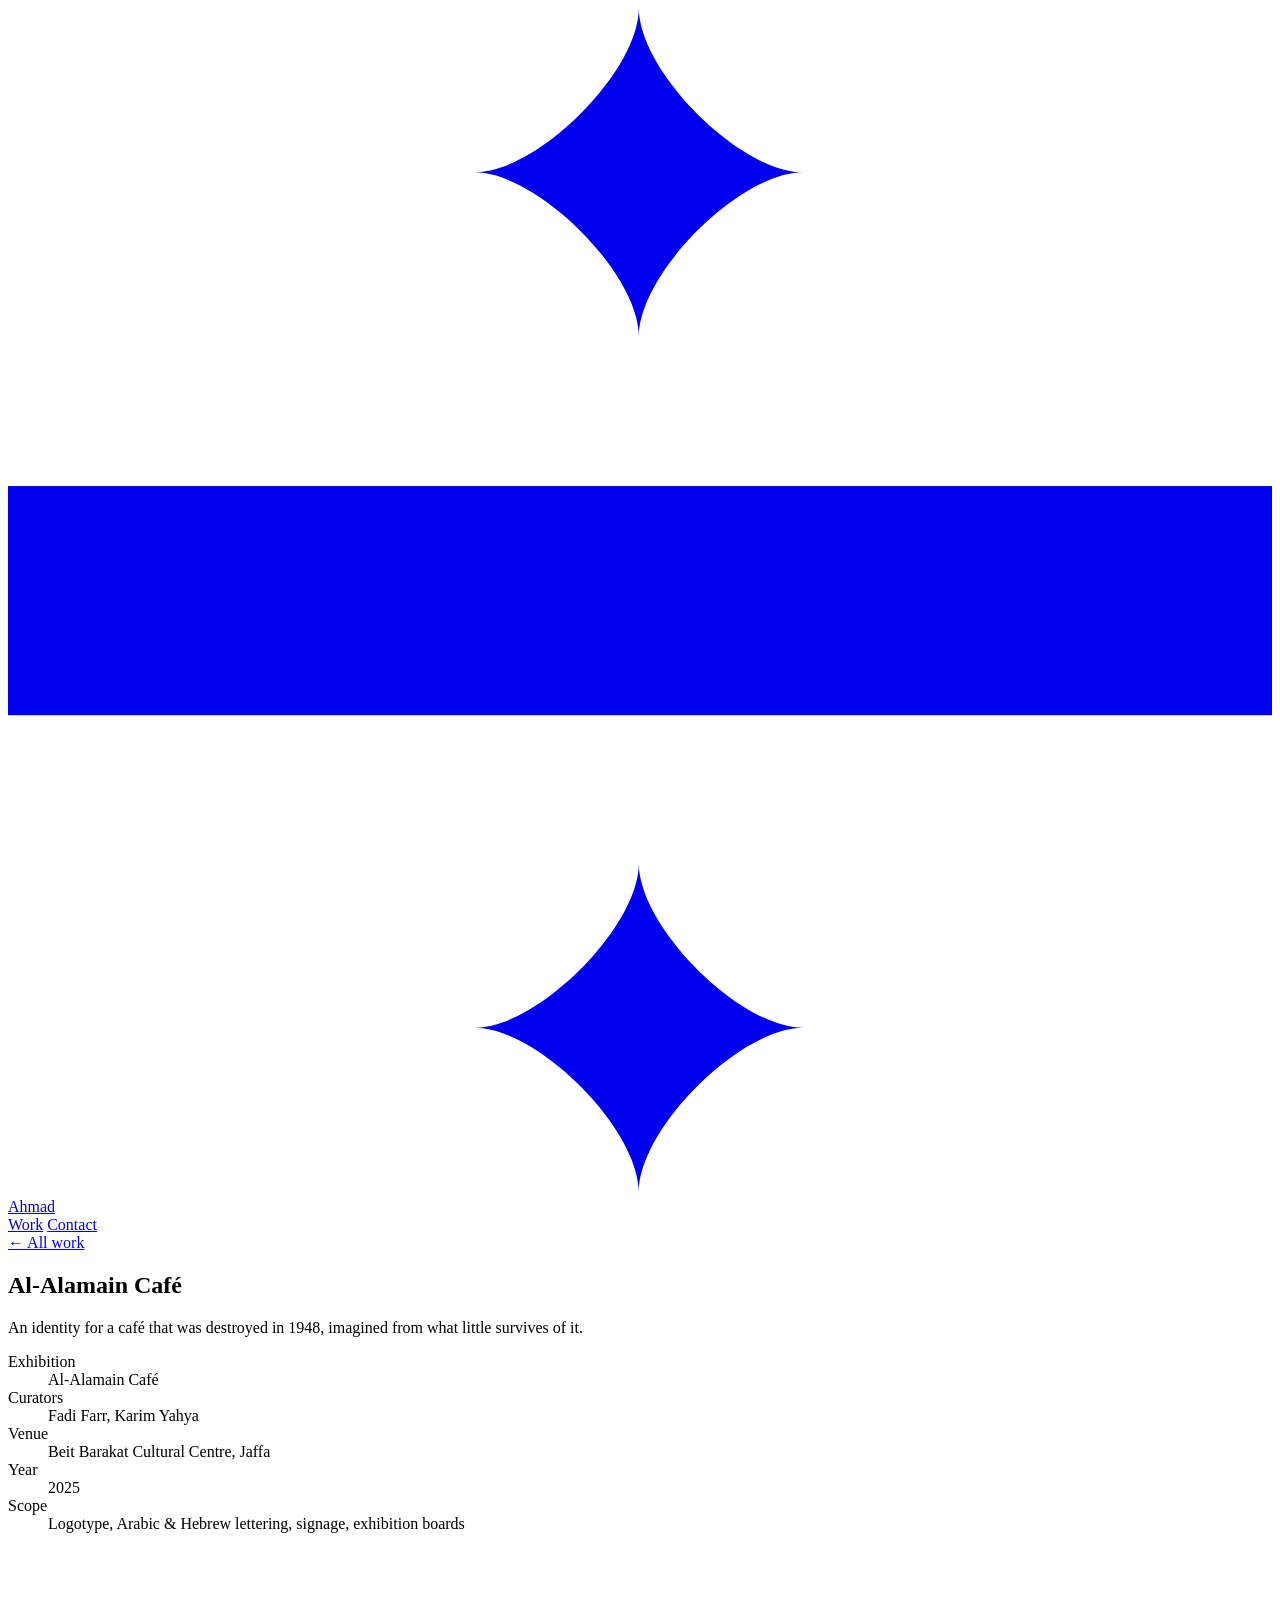
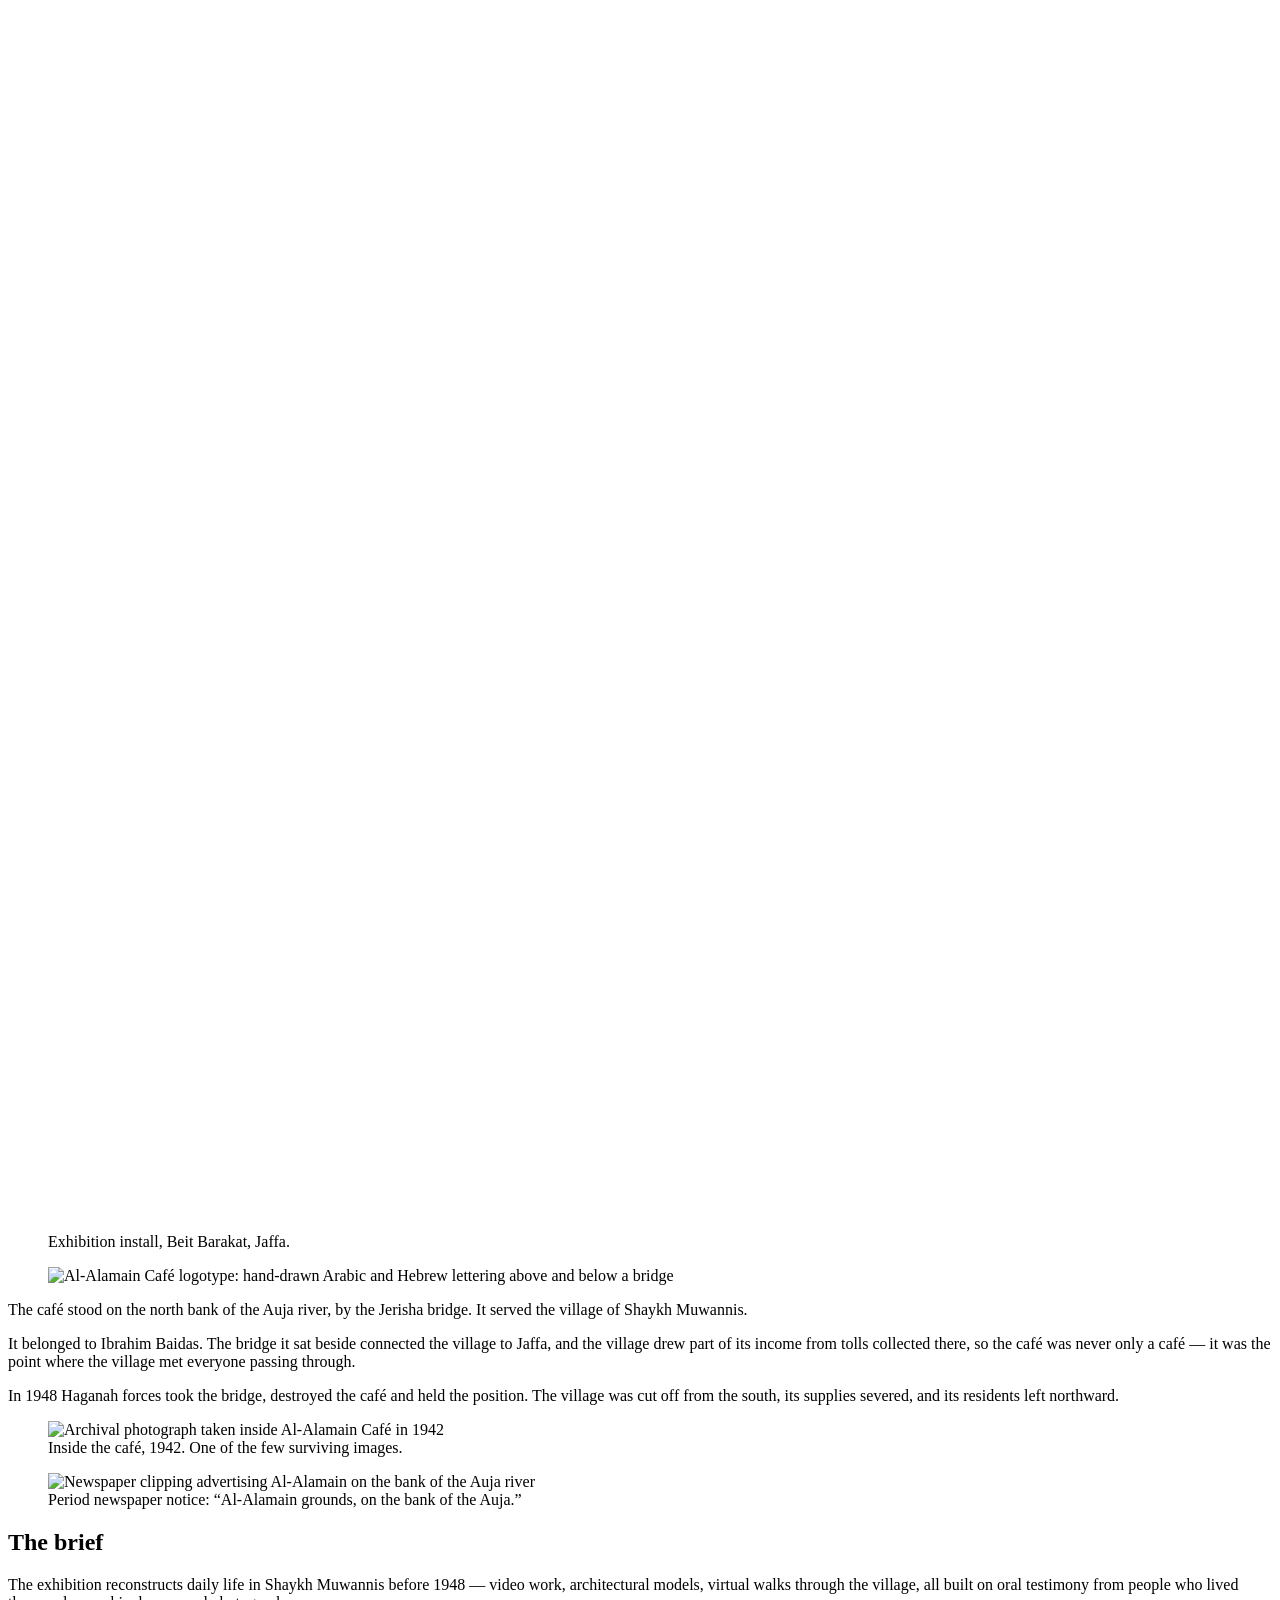
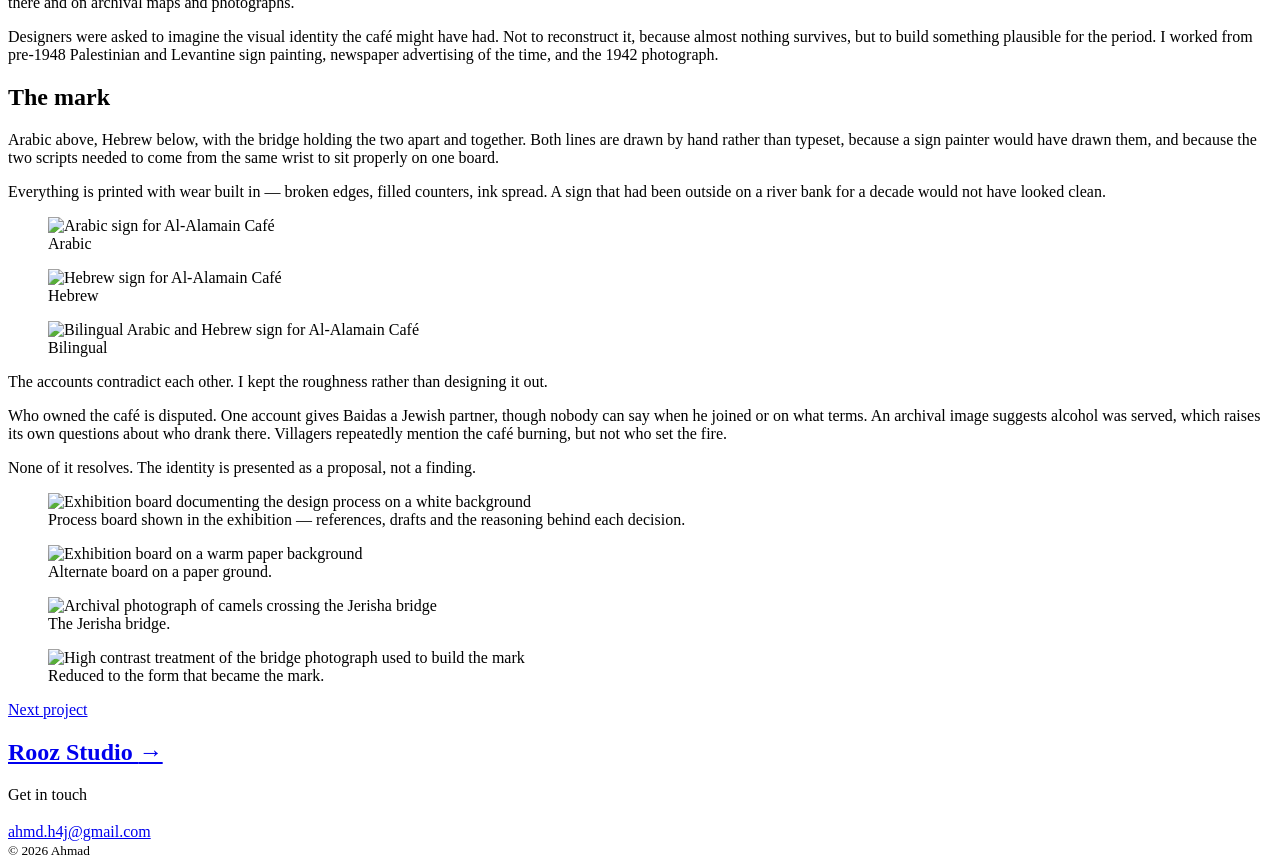
==== al-alamain.html @ 3d437f25 "Add files via upload" ====
<!DOCTYPE html>
<html lang="en">
<head>
<meta charset="utf-8">
<meta name="viewport" content="width=device-width, initial-scale=1">
<title>Al-Alamain Café — Ahmad</title>
<meta name="description" content="An imagined visual identity for Al-Alamain Café, made for an exhibition on the village of Shaykh Muwannis at Beit Barakat, Jaffa.">

<link rel="preconnect" href="https://fonts.googleapis.com">
<link rel="preconnect" href="https://fonts.gstatic.com" crossorigin>
<link href="https://fonts.googleapis.com/css2?family=Elms+Sans:wght@700&family=Instrument+Serif:ital@0;1&family=Inter:wght@300;400;500&display=swap" rel="stylesheet">
<link rel="stylesheet" href="css/style.css?v=5">
<style>:root { --plate: #f2eee4; }</style>
</head>
<body>

<header class="site-head">
  <div class="wrap">
    <a class="wordmark" href="index.html"><svg class="mark" viewBox="0 0 1092 1025" fill="currentColor" aria-hidden="true" focusable="false"><path d="M687 142c-54.7 0-142 87.3-142 142 0-54.7-87.3-142-142-142 54.7 0 142-87.3 142-142 0 54.7 87.3 142 142 142Z"/><path d="M687 881c-54.7 0-142 87.3-142 142 0-54.7-87.3-142-142-142 54.7 0 142-87.3 142-142 0 54.7 87.3 142 142 142Z"/><rect y="413" width="1092" height="198"/></svg>Ahmad</a>
    <nav class="site-nav">
      <a href="index.html#work">Work</a>
      <a href="index.html#contact">Contact</a>
    </nav>
  </div>
</header>

<main>

  <section class="hero">
    <div class="wrap hero__inner">

      <div class="hero__text">
        <a class="back" href="index.html#work"><span class="arw">&larr;</span> All work</a>
        <h1 class="rv">Al-Alamain Café</h1>
        <p class="sub rv">An identity for a café that was destroyed in 1948, imagined from what little survives of it.</p>

        <dl class="facts rv">
          <div><dt>Exhibition</dt><dd>Al-Alamain Café</dd></div>
          <div><dt>Curators</dt><dd>Fadi Farr, Karim Yahya</dd></div>
          <div><dt>Venue</dt><dd>Beit Barakat Cultural Centre, Jaffa</dd></div>
          <div><dt>Year</dt><dd>2025</dd></div>
          <div><dt>Scope</dt><dd>Logotype, Arabic &amp; Hebrew lettering, signage, exhibition boards</dd></div>
        </dl>
      </div>

      <figure class="hero__media">
        <video autoplay muted loop playsinline preload="auto"
               width="720" height="1280"
               poster="video/alamain-hero-poster.jpg"
               aria-label="Slow pan across the Al-Alamain Café exhibition install at Beit Barakat, Jaffa">
          <source src="video/alamain-hero.webm" type="video/webm">
          <source src="video/alamain-hero.mp4" type="video/mp4">
          <img src="video/alamain-hero-poster.jpg" alt="Al-Alamain Café exhibition install at Beit Barakat, Jaffa">
        </video>
        <figcaption>Exhibition install, Beit Barakat, Jaffa.</figcaption>
      </figure>

    </div>
  </section>

  <div class="wrap">

    <figure class="fig rv">
      <div class="plate"><img src="img/alamain/logo.jpg" alt="Al-Alamain Café logotype: hand-drawn Arabic and Hebrew lettering above and below a bridge"></div>
    </figure>

    <section class="text rv">
      <p class="lead">The café stood on the north bank of the Auja river, by the Jerisha bridge. It served the village of Shaykh Muwannis.</p>
      <p>It belonged to Ibrahim Baidas. The bridge it sat beside connected the village to Jaffa, and the village drew part of its income from tolls collected there, so the café was never only a café — it was the point where the village met everyone passing through.</p>
      <p>In 1948 Haganah forces took the bridge, destroyed the café and held the position. The village was cut off from the south, its supplies severed, and its residents left northward.</p>
    </section>

    <div class="pair rv">
      <figure class="fig">
        <img src="img/alamain/archive-cafe.jpg" alt="Archival photograph taken inside Al-Alamain Café in 1942" loading="lazy">
        <figcaption>Inside the café, 1942. One of the few surviving images.</figcaption>
      </figure>
      <figure class="fig">
        <img src="img/alamain/archive-clipping.jpg" alt="Newspaper clipping advertising Al-Alamain on the bank of the Auja river" loading="lazy">
        <figcaption>Period newspaper notice: “Al-Alamain grounds, on the bank of the Auja.”</figcaption>
      </figure>
    </div>

    <section class="text rv">
      <h2>The brief</h2>
      <p>The exhibition reconstructs daily life in Shaykh Muwannis before 1948 — video work, architectural models, virtual walks through the village, all built on oral testimony from people who lived there and on archival maps and photographs.</p>
      <p>Designers were asked to imagine the visual identity the café might have had. Not to reconstruct it, because almost nothing survives, but to build something plausible for the period. I worked from pre-1948 Palestinian and Levantine sign painting, newspaper advertising of the time, and the 1942 photograph.</p>
    </section>

    <section class="text rv">
      <h2>The mark</h2>
      <p>Arabic above, Hebrew below, with the bridge holding the two apart and together. Both lines are drawn by hand rather than typeset, because a sign painter would have drawn them, and because the two scripts needed to come from the same wrist to sit properly on one board.</p>
      <p>Everything is printed with wear built in — broken edges, filled counters, ink spread. A sign that had been outside on a river bank for a decade would not have looked clean.</p>
    </section>

    <div class="trio rv">
      <figure class="fig"><img src="img/alamain/sign-arabic.jpg" alt="Arabic sign for Al-Alamain Café" loading="lazy"><figcaption>Arabic</figcaption></figure>
      <figure class="fig"><img src="img/alamain/sign-hebrew.jpg" alt="Hebrew sign for Al-Alamain Café" loading="lazy"><figcaption>Hebrew</figcaption></figure>
      <figure class="fig"><img src="img/alamain/sign-bilingual.jpg" alt="Bilingual Arabic and Hebrew sign for Al-Alamain Café" loading="lazy"><figcaption>Bilingual</figcaption></figure>
    </div>

    <section class="quote rv">
      <p>The accounts contradict each other. I kept the roughness rather than designing it out.</p>
    </section>

    <section class="text rv">
      <p>Who owned the café is disputed. One account gives Baidas a Jewish partner, though nobody can say when he joined or on what terms. An archival image suggests alcohol was served, which raises its own questions about who drank there. Villagers repeatedly mention the café burning, but not who set the fire.</p>
      <p>None of it resolves. The identity is presented as a proposal, not a finding.</p>
    </section>

    <figure class="fig rv">
      <img src="img/alamain/exhibition-board.jpg" alt="Exhibition board documenting the design process on a white background" loading="lazy">
      <figcaption>Process board shown in the exhibition — references, drafts and the reasoning behind each decision.</figcaption>
    </figure>

    <figure class="fig rv">
      <img src="img/alamain/exhibition-board-warm.jpg" alt="Exhibition board on a warm paper background" loading="lazy">
      <figcaption>Alternate board on a paper ground.</figcaption>
    </figure>

    <div class="pair rv">
      <figure class="fig"><img src="img/alamain/ref-bridge.jpg" alt="Archival photograph of camels crossing the Jerisha bridge" loading="lazy"><figcaption>The Jerisha bridge.</figcaption></figure>
      <figure class="fig"><img src="img/alamain/ref-bridge-2.jpg" alt="High contrast treatment of the bridge photograph used to build the mark" loading="lazy"><figcaption>Reduced to the form that became the mark.</figcaption></figure>
    </div>

  </div>

  <nav class="next">
    <a class="wrap" href="rooz.html">
      <span class="lbl">Next project</span>
      <h2>Rooz Studio <span class="arw">&rarr;</span></h2>
    </a>
  </nav>

</main>

<footer class="site-foot">
  <div class="wrap row">
    <div>
      <p class="eyebrow" style="margin-bottom:1.2rem">Get in touch</p>
      <a class="mail" href="mailto:ahmd.h4j@gmail.com">ahmd.h4j@gmail.com</a>
    </div>
    <small>&copy; 2026 Ahmad</small>
  </div>
</footer>

<script src="js/main.js?v=5"></script>
</body>
</html>
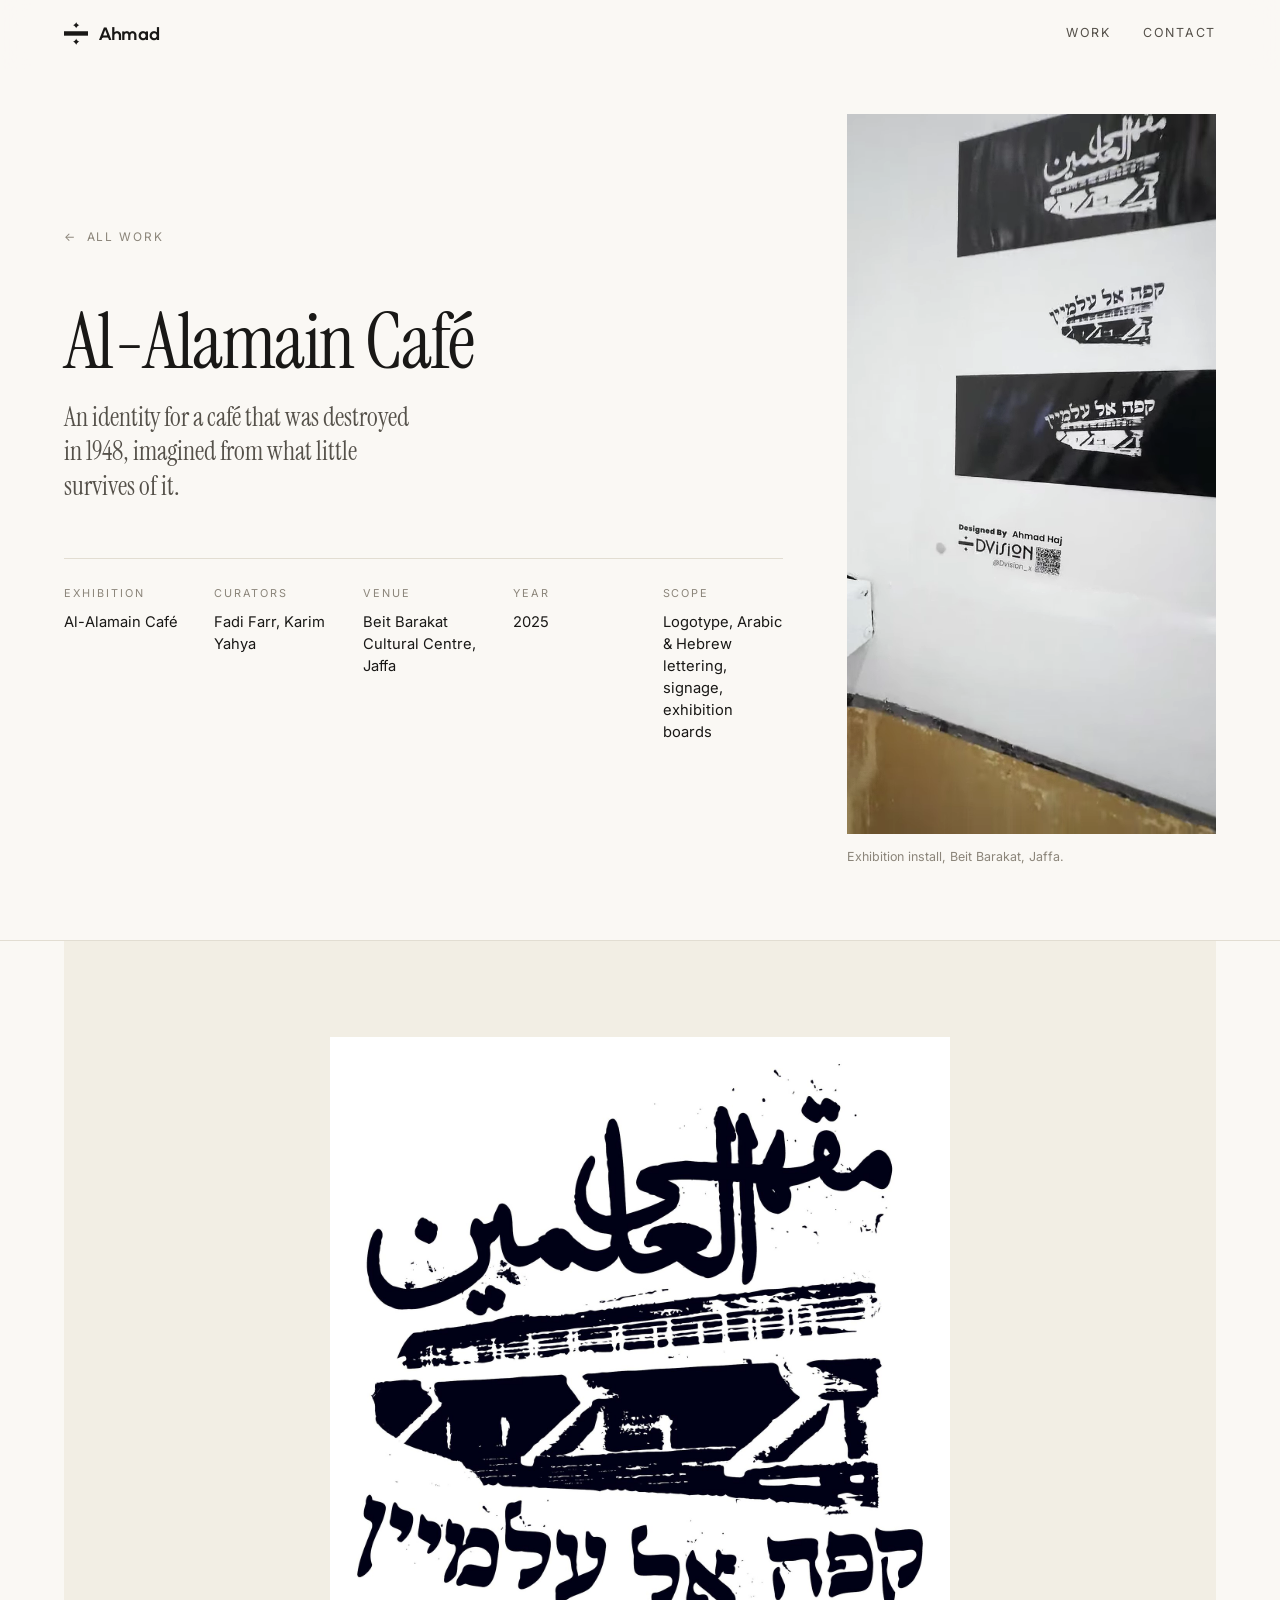
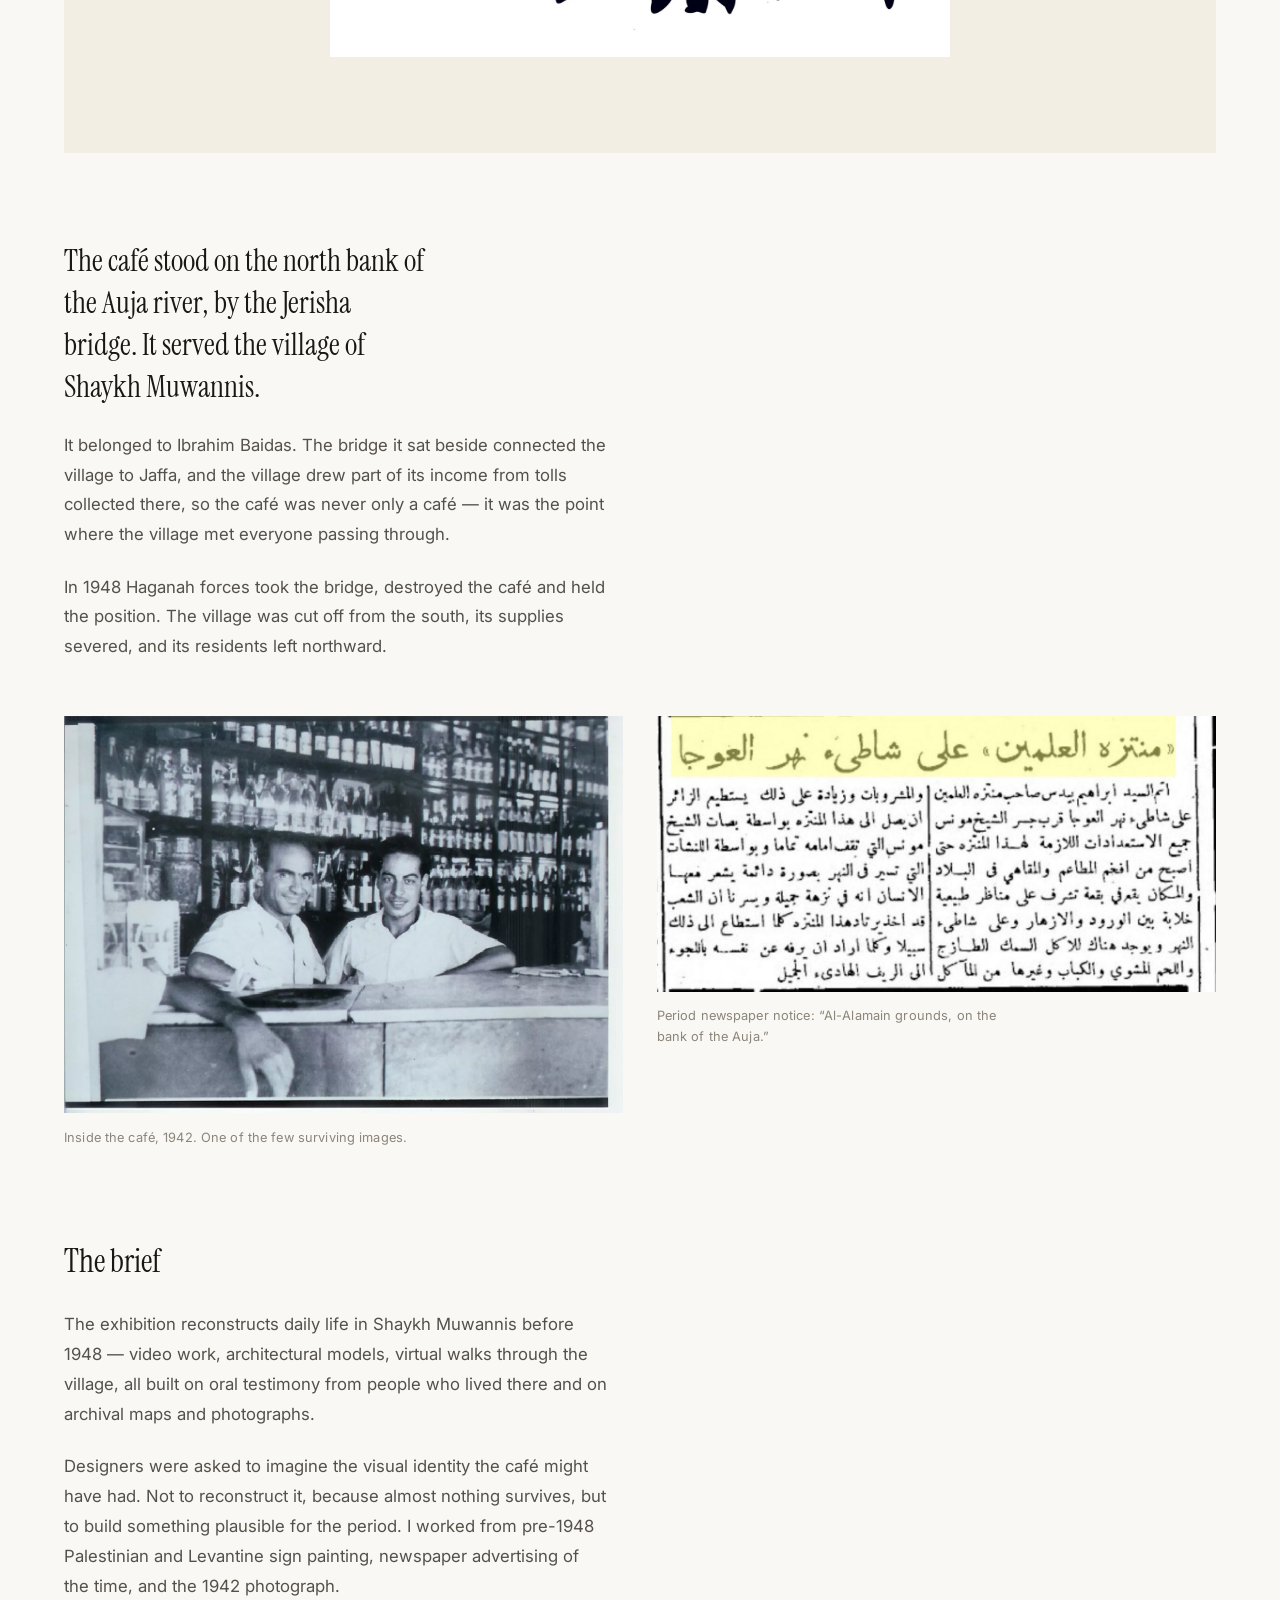
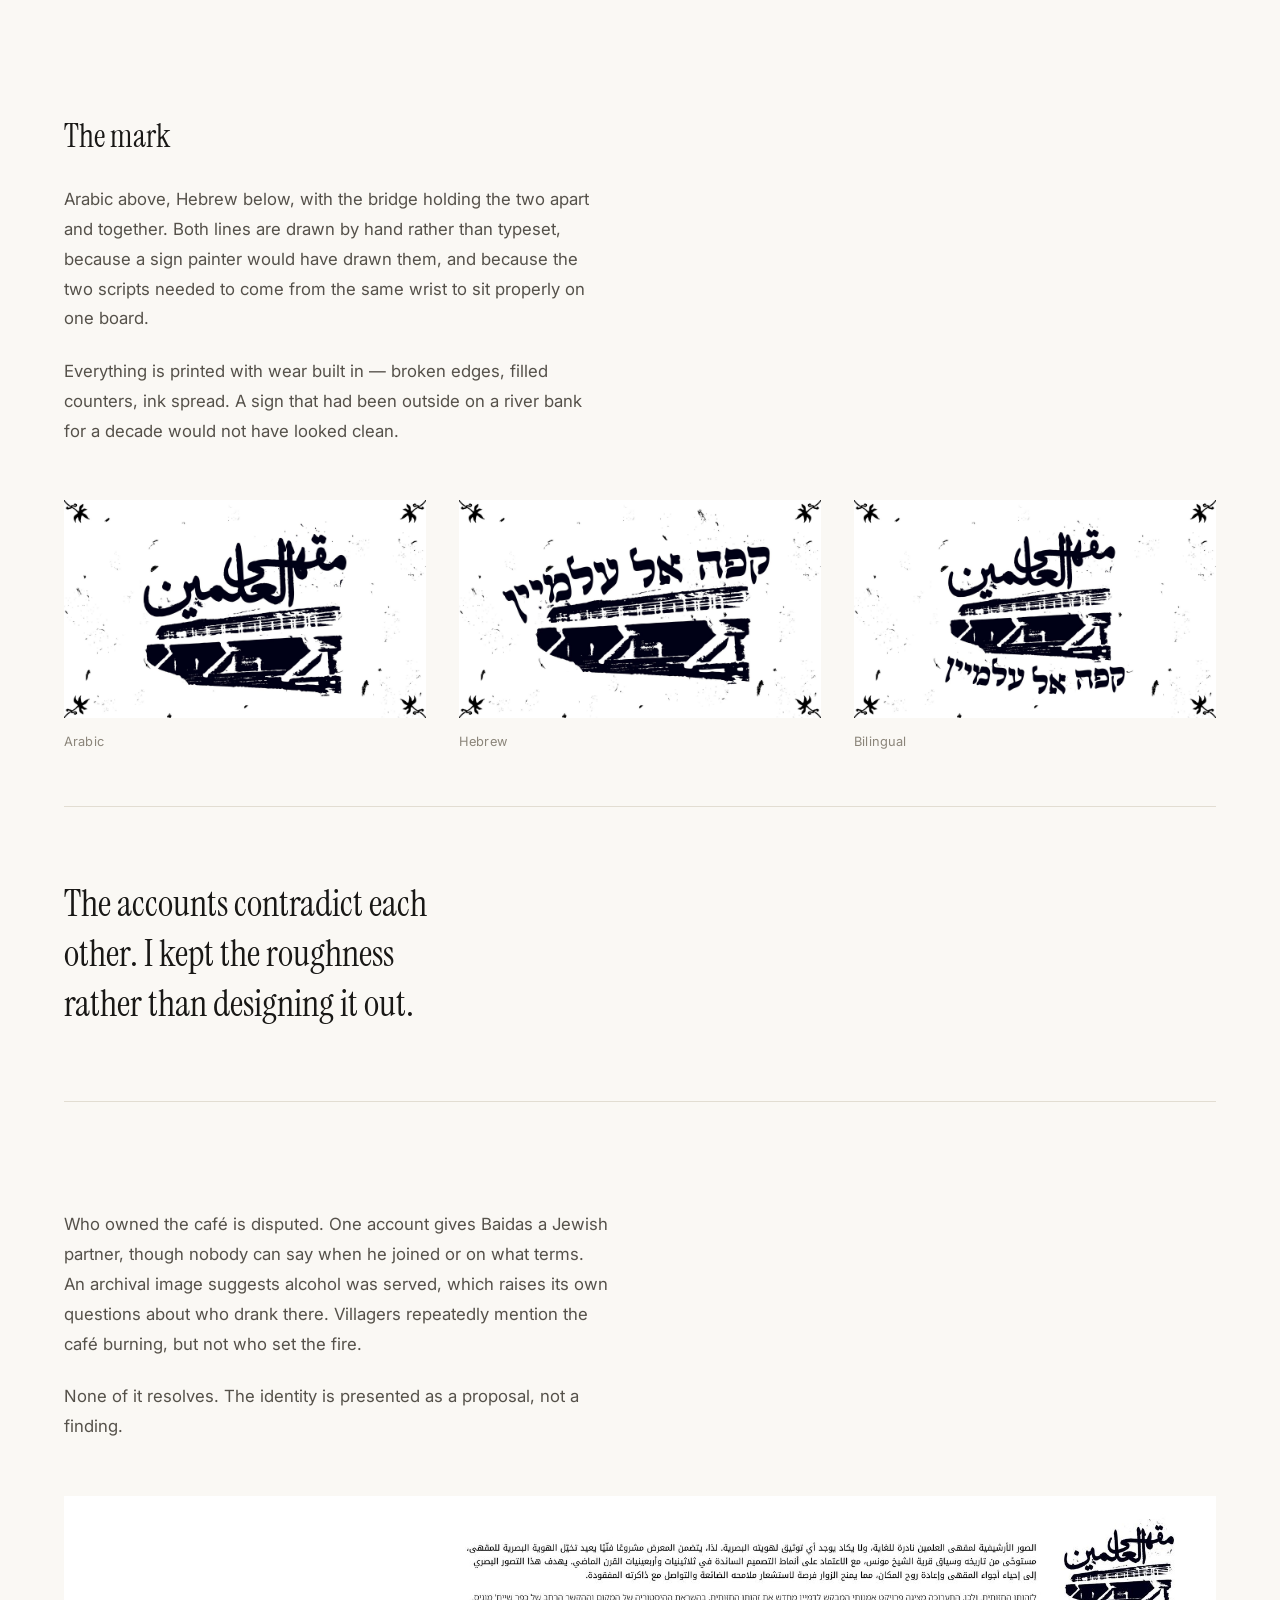
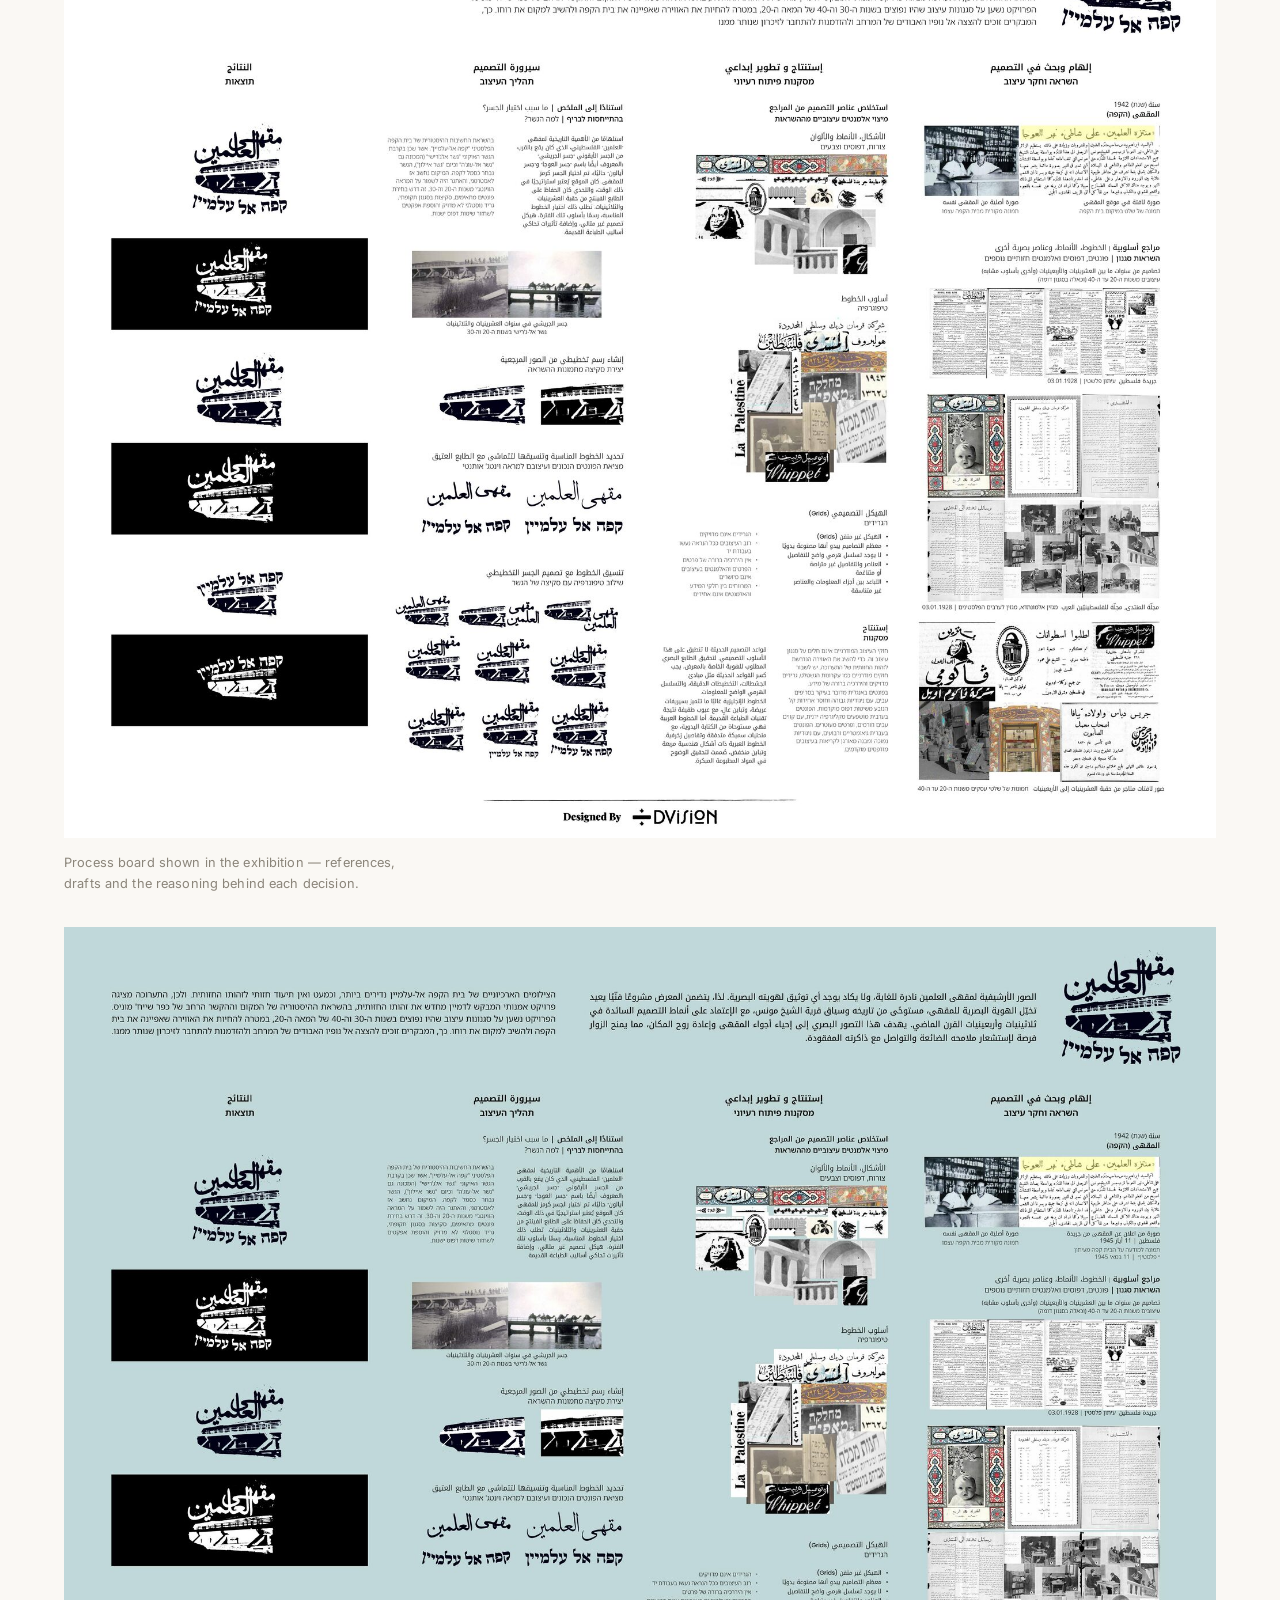
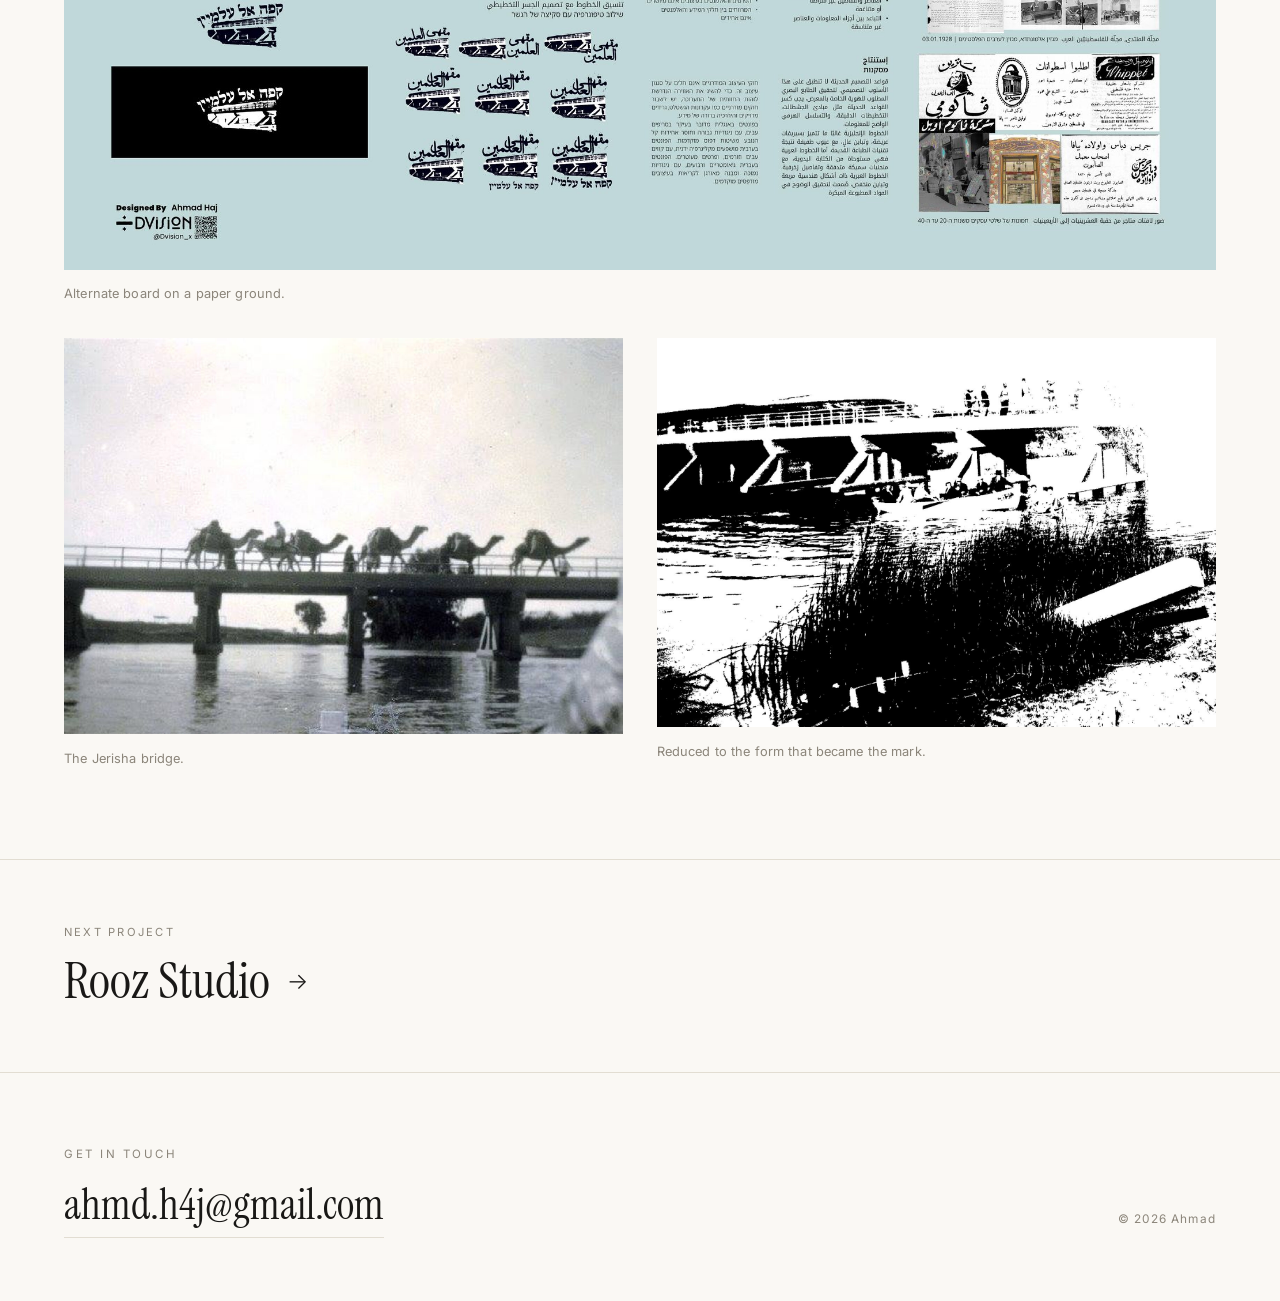
==== commit c714a33b: "Add files via upload" ====
--- a/al-alamain.html
+++ b/al-alamain.html
@@ -5,6 +5,18 @@
 <meta name="viewport" content="width=device-width, initial-scale=1">
 <title>Al-Alamain Café — Ahmad</title>
 <meta name="description" content="An imagined visual identity for Al-Alamain Café, made for an exhibition on the village of Shaykh Muwannis at Beit Barakat, Jaffa.">
+<meta property="og:type" content="website">
+<meta property="og:site_name" content="Ahmad">
+<meta property="og:title" content="Al-Alamain Café — Ahmad">
+<meta property="og:description" content="An imagined identity for a café destroyed in 1948, made for an exhibition in Jaffa.">
+<meta property="og:url" content="https://dvisionn.github.io/al-alamain.html">
+<meta property="og:image" content="https://dvisionn.github.io/img/og.png">
+<meta property="og:image:width" content="1200">
+<meta property="og:image:height" content="630">
+<meta name="twitter:card" content="summary_large_image">
+<meta name="twitter:title" content="Al-Alamain Café — Ahmad">
+<meta name="twitter:description" content="An imagined identity for a café destroyed in 1948, made for an exhibition in Jaffa.">
+<meta name="twitter:image" content="https://dvisionn.github.io/img/og.png">
 
 <link rel="preconnect" href="https://fonts.googleapis.com">
 <link rel="preconnect" href="https://fonts.gstatic.com" crossorigin>
--- a/css/style.css
+++ b/css/style.css
@@ -0,0 +1,558 @@
+/* ---------------------------------------------------------------
+   Portfolio — shared styles
+   Editorial / gallery white
+   --------------------------------------------------------------- */
+
+:root {
+  --paper:      #faf8f4;
+  --paper-deep: #f2efe8;
+  --ink:        #191816;
+  --ink-soft:   #55514a;
+  --ink-mute:   #8b857a;
+  --rule:       #e2ddd2;
+
+  --accent: var(--ink);
+
+  --serif: "Instrument Serif", "Iowan Old Style", Georgia, "Times New Roman", serif;
+  --sans:  "Inter", -apple-system, BlinkMacSystemFont, "Segoe UI", Helvetica, Arial, sans-serif;
+  --display: "Elms Sans", "Inter", Helvetica, Arial, sans-serif;
+
+  --gut: clamp(1.5rem, 5vw, 5rem);
+  --max: 1560px;
+  --measure: 34rem;
+
+  --ease: cubic-bezier(.22, .61, .36, 1);
+}
+
+*, *::before, *::after { box-sizing: border-box; }
+
+html { -webkit-text-size-adjust: 100%; scroll-behavior: smooth; }
+
+@media (prefers-reduced-motion: reduce) {
+  html { scroll-behavior: auto; }
+  *, *::before, *::after {
+    animation-duration: .01ms !important;
+    transition-duration: .01ms !important;
+  }
+}
+
+body {
+  margin: 0;
+  overflow-x: clip;   /* safety net: never allow sideways scroll (clip keeps sticky working) */
+  background: var(--paper);
+  color: var(--ink);
+  font-family: var(--sans);
+  font-size: 1rem;
+  line-height: 1.65;
+  font-weight: 400;
+  -webkit-font-smoothing: antialiased;
+  -moz-osx-font-smoothing: grayscale;
+}
+
+img { display: block; max-width: 100%; height: auto; }
+
+a { color: inherit; text-decoration: none; }
+
+h1, h2, h3 { font-weight: 400; margin: 0; }
+
+::selection { background: var(--ink); color: var(--paper); }
+
+/* ---------- layout ---------- */
+
+.wrap {
+  max-width: var(--max);
+  margin: 0 auto;
+  padding-inline: var(--gut);
+}
+
+.measure { max-width: var(--measure); }
+
+/* ---------- header ---------- */
+
+.site-head {
+  position: sticky;
+  top: 0;
+  z-index: 50;
+  background: color-mix(in srgb, var(--paper) 88%, transparent);
+  backdrop-filter: saturate(180%) blur(14px);
+  -webkit-backdrop-filter: saturate(180%) blur(14px);
+  border-bottom: 1px solid transparent;
+  transition: border-color .3s var(--ease);
+}
+
+.site-head.is-stuck { border-bottom-color: var(--rule); }
+
+.site-head .wrap {
+  display: flex;
+  align-items: center;
+  justify-content: space-between;
+  gap: 2rem;
+  padding-block: 1.4rem;
+}
+
+.wordmark {
+  display: inline-flex;
+  align-items: center;
+  gap: .58em;
+  font-family: var(--display);
+  font-size: 1.12rem;
+  font-weight: 700;
+  letter-spacing: -.012em;
+  line-height: 1;
+}
+
+.wordmark .mark {
+  height: 1.28em;
+  width: auto;
+  flex: none;
+  display: block;
+  transition: opacity .35s var(--ease);
+}
+
+.wordmark:hover .mark { opacity: .55; }
+
+.site-nav {
+  display: flex;
+  gap: 2rem;
+  font-size: .78rem;
+  letter-spacing: .14em;
+  text-transform: uppercase;
+  color: var(--ink-soft);
+}
+
+.site-nav a { position: relative; padding-bottom: 2px; }
+
+.site-nav a::after {
+  content: "";
+  position: absolute;
+  left: 0; bottom: 0;
+  width: 100%; height: 1px;
+  background: currentColor;
+  transform: scaleX(0);
+  transform-origin: right;
+  transition: transform .4s var(--ease);
+}
+
+.site-nav a:hover::after { transform: scaleX(1); transform-origin: left; }
+
+/* ---------- intro ---------- */
+
+.intro {
+  padding-block: clamp(4rem, 13vh, 9rem) clamp(3.5rem, 9vh, 6rem);
+}
+
+.intro h1 {
+  font-family: var(--serif);
+  font-size: clamp(2.1rem, 5.1vw, 4.15rem);
+  line-height: 1.13;
+  letter-spacing: -.015em;
+  max-width: 21ch;
+  text-wrap: balance;
+}
+
+.intro p {
+  margin: 2.2rem 0 0;
+  max-width: 46ch;
+  font-size: 1.02rem;
+  color: var(--ink-soft);
+  line-height: 1.75;
+}
+
+.eyebrow {
+  font-size: .72rem;
+  letter-spacing: .22em;
+  text-transform: uppercase;
+  color: var(--ink-mute);
+  margin: 0 0 1.8rem;
+}
+
+/* ---------- project grid ---------- */
+
+.grid {
+  display: grid;
+  grid-template-columns: repeat(2, 1fr);
+  gap: clamp(2.5rem, 5vw, 5.5rem) clamp(1.5rem, 3.5vw, 3.5rem);
+  padding-bottom: clamp(5rem, 12vh, 9rem);
+}
+
+.card { display: block; }
+
+.card__frame {
+  position: relative;
+  overflow: hidden;
+  background: var(--paper-deep);
+  aspect-ratio: 3 / 2;
+}
+
+.card__frame img {
+  width: 100%; height: 100%;
+  object-fit: cover;
+  transition: transform 1.05s var(--ease), filter .6s var(--ease);
+  will-change: transform;
+}
+
+.card:hover .card__frame img { transform: scale(1.035); }
+
+.card__meta {
+  display: flex;
+  align-items: baseline;
+  justify-content: space-between;
+  gap: 1.5rem;
+  margin-top: 1.15rem;
+  padding-bottom: .9rem;
+  border-bottom: 1px solid var(--rule);
+  transition: border-color .4s var(--ease);
+}
+
+.card:hover .card__meta { border-bottom-color: var(--ink); }
+
+.card__meta h2 {
+  font-family: var(--serif);
+  font-size: clamp(1.35rem, 2.1vw, 1.75rem);
+  line-height: 1.2;
+}
+
+.card__meta .yr {
+  font-size: .74rem;
+  letter-spacing: .16em;
+  color: var(--ink-mute);
+  white-space: nowrap;
+}
+
+.card__note {
+  margin: .8rem 0 0;
+  font-size: .9rem;
+  color: var(--ink-soft);
+  max-width: 40ch;
+}
+
+@media (max-width: 720px) {
+  .grid { grid-template-columns: 1fr; }
+}
+
+/* ---------- video hero ---------- */
+
+.hero { border-bottom: 1px solid var(--rule); }
+
+.hero__inner {
+  display: grid;
+  /* minmax(0,1fr) — without the 0 floor the text column refuses to shrink
+     below its min-content width and pushes the video off-canvas */
+  grid-template-columns: minmax(0, 1fr) minmax(240px, 32%);
+  gap: clamp(2rem, 5vw, 5.5rem);
+  align-items: center;
+  padding-block: clamp(2rem, 5vh, 3.5rem) clamp(3rem, 8vh, 5.5rem);
+}
+
+.hero__text { min-width: 0; }
+
+.hero__text .back { margin-bottom: clamp(2rem, 6vh, 3.5rem); }
+
+/* narrower fact columns inside the hero, so they wrap instead of forcing width */
+.hero__text .facts {
+  grid-template-columns: repeat(auto-fit, minmax(112px, 1fr));
+  gap: 1.4rem 1.8rem;
+  max-width: none;
+}
+
+.hero__text h1 {
+  font-family: var(--serif);
+  font-size: clamp(2.4rem, 6vw, 5rem);
+  line-height: 1.06;
+  letter-spacing: -.02em;
+}
+
+.hero__text .sub {
+  font-family: var(--serif);
+  font-size: clamp(1.15rem, 2.3vw, 1.6rem);
+  line-height: 1.35;
+  color: var(--ink-soft);
+  margin: 1.1rem 0 0;
+  max-width: 30ch;
+}
+
+.hero__media { margin: 0; }
+
+.hero__media video {
+  display: block;
+  width: 100%;
+  aspect-ratio: 9 / 16;
+  max-height: 80vh;
+  object-fit: cover;
+  background: var(--paper-deep);
+}
+
+.hero__media figcaption {
+  margin-top: .85rem;
+  font-size: .78rem;
+  color: var(--ink-mute);
+}
+
+@media (max-width: 860px) {
+  .hero__inner {
+    grid-template-columns: 1fr;
+    row-gap: 0;
+    align-items: start;
+  }
+
+  /* let the text block's children become grid items so the video
+     can be ordered between the standfirst and the credits */
+  .hero__text { display: contents; }
+
+  .hero__text .back  { order: 1; margin-bottom: 1.5rem; }
+  .hero__text h1     { order: 2; }
+  .hero__text .sub   { order: 3; margin-bottom: 0; }
+  .hero__media       { order: 4; margin-top: clamp(1.8rem, 4vh, 2.6rem); }
+  .hero__text .facts { order: 5; margin-top: clamp(2rem, 5vh, 2.8rem); }
+
+  .hero__media video { max-height: 68vh; }
+}
+
+/* ---------- case study ---------- */
+
+.case-head { padding-block: clamp(3rem, 9vh, 6rem) clamp(2.5rem, 6vh, 4rem); }
+
+.back {
+  display: inline-flex;
+  align-items: center;
+  gap: .6rem;
+  font-size: .74rem;
+  letter-spacing: .16em;
+  text-transform: uppercase;
+  color: var(--ink-mute);
+  margin-bottom: clamp(2.5rem, 7vh, 4.5rem);
+  transition: color .3s var(--ease);
+}
+
+.back:hover { color: var(--ink); }
+.back .arw { transition: transform .35s var(--ease); }
+.back:hover .arw { transform: translateX(-4px); }
+
+.case-head h1 {
+  font-family: var(--serif);
+  font-size: clamp(2.4rem, 6.2vw, 5rem);
+  line-height: 1.06;
+  letter-spacing: -.02em;
+}
+
+.case-head .sub {
+  font-family: var(--serif);
+  font-size: clamp(1.15rem, 2.3vw, 1.6rem);
+  line-height: 1.35;
+  color: var(--ink-soft);
+  margin: 1.1rem 0 0;
+  max-width: 30ch;
+}
+
+.facts {
+  display: grid;
+  grid-template-columns: repeat(auto-fit, minmax(140px, 1fr));
+  gap: 1.6rem 2.5rem;
+  margin-top: clamp(2.5rem, 6vh, 4rem);
+  padding-top: 1.6rem;
+  border-top: 1px solid var(--rule);
+  max-width: 900px;
+}
+
+.facts dt {
+  font-size: .68rem;
+  letter-spacing: .18em;
+  text-transform: uppercase;
+  color: var(--ink-mute);
+  margin-bottom: .5rem;
+}
+
+.facts dd { margin: 0; font-size: .92rem; line-height: 1.5; }
+
+/* body text blocks */
+
+.text { padding-block: clamp(2.5rem, 6vh, 4.5rem); }
+
+.text p {
+  max-width: var(--measure);
+  font-size: 1.05rem;
+  line-height: 1.78;
+  margin: 0 0 1.4rem;
+  color: var(--ink-soft);
+}
+
+.text p:last-child { margin-bottom: 0; }
+
+.text p.lead {
+  font-family: var(--serif);
+  font-size: clamp(1.3rem, 2.6vw, 1.85rem);
+  line-height: 1.42;
+  color: var(--ink);
+  max-width: 26ch;
+}
+
+.text h2 {
+  font-family: var(--serif);
+  font-size: clamp(1.5rem, 2.8vw, 2rem);
+  margin-bottom: 1.4rem;
+}
+
+/* figures */
+
+.fig { margin: 0 0 clamp(1.2rem, 2.6vw, 2.2rem); }
+
+.fig img { width: 100%; background: var(--paper-deep); }
+
+.fig figcaption {
+  margin-top: .85rem;
+  font-size: .8rem;
+  letter-spacing: .01em;
+  color: var(--ink-mute);
+  max-width: 44ch;
+}
+
+.fig--bleed { margin-inline: calc(var(--gut) * -1); }
+.fig--bleed figcaption { padding-inline: var(--gut); }
+
+.pair {
+  display: grid;
+  grid-template-columns: 1fr 1fr;
+  gap: clamp(1.2rem, 2.6vw, 2.2rem);
+  margin-bottom: clamp(1.2rem, 2.6vw, 2.2rem);
+}
+
+.pair .fig { margin-bottom: 0; }
+
+.trio {
+  display: grid;
+  grid-template-columns: repeat(3, 1fr);
+  gap: clamp(1.2rem, 2.6vw, 2.2rem);
+  margin-bottom: clamp(1.2rem, 2.6vw, 2.2rem);
+}
+
+.trio .fig { margin-bottom: 0; }
+
+@media (max-width: 700px) {
+  .pair, .trio { grid-template-columns: 1fr; }
+}
+
+/* tinted plate — for logo / flat artwork */
+
+.plate {
+  background: var(--plate, var(--paper-deep));
+  display: grid;
+  place-items: center;
+  padding: clamp(2.5rem, 8vw, 6rem);
+}
+
+.plate img { width: min(100%, 620px); }
+
+/* icon grid */
+
+.icons {
+  display: grid;
+  grid-template-columns: repeat(auto-fit, minmax(120px, 1fr));
+  gap: clamp(.7rem, 1.6vw, 1.2rem);
+  margin-bottom: clamp(1.2rem, 2.6vw, 2.2rem);
+}
+
+.icons img { width: 100%; aspect-ratio: 1; object-fit: cover; }
+
+/* pull quote */
+
+.quote {
+  padding-block: clamp(3rem, 8vh, 5.5rem);
+  border-top: 1px solid var(--rule);
+  border-bottom: 1px solid var(--rule);
+  margin-block: clamp(2.5rem, 6vh, 4rem);
+}
+
+.quote p {
+  font-family: var(--serif);
+  font-size: clamp(1.4rem, 3.2vw, 2.3rem);
+  line-height: 1.36;
+  max-width: 24ch;
+  margin: 0;
+  text-wrap: balance;
+}
+
+/* next project */
+
+.next {
+  border-top: 1px solid var(--rule);
+  margin-top: clamp(4rem, 10vh, 7rem);
+}
+
+.next a {
+  display: block;
+  padding-block: clamp(2.5rem, 7vh, 4.5rem);
+}
+
+.next .lbl {
+  font-size: .7rem;
+  letter-spacing: .2em;
+  text-transform: uppercase;
+  color: var(--ink-mute);
+  display: block;
+  margin-bottom: .7rem;
+}
+
+.next h2 {
+  display: flex;
+  align-items: center;
+  gap: .34em;
+  font-family: var(--serif);
+  font-size: clamp(1.9rem, 4.6vw, 3.2rem);
+  line-height: 1.1;
+}
+
+.next h2 .arw {
+  font-family: var(--sans);
+  font-size: .44em;
+  font-weight: 300;
+  line-height: 1;
+  transition: transform .4s var(--ease);
+}
+
+.next a:hover .arw { transform: translateX(6px); }
+
+/* ---------- footer ---------- */
+
+.site-foot {
+  border-top: 1px solid var(--rule);
+  padding-block: clamp(3rem, 8vh, 5rem);
+}
+
+.site-foot .row {
+  display: flex;
+  flex-wrap: wrap;
+  align-items: flex-end;
+  justify-content: space-between;
+  gap: 2rem;
+}
+
+.site-foot .mail {
+  font-family: var(--serif);
+  font-size: clamp(1.5rem, 4vw, 2.6rem);
+  line-height: 1.1;
+  border-bottom: 1px solid var(--rule);
+  padding-bottom: .3rem;
+  transition: border-color .35s var(--ease);
+}
+
+.site-foot .mail:hover { border-bottom-color: var(--ink); }
+
+.site-foot small {
+  font-size: .74rem;
+  letter-spacing: .1em;
+  color: var(--ink-mute);
+}
+
+/* ---------- reveal on scroll ---------- */
+
+.rv {
+  opacity: 0;
+  transform: translateY(18px);
+  transition: opacity .9s var(--ease), transform .9s var(--ease);
+}
+
+.rv.in { opacity: 1; transform: none; }
+
+@media (prefers-reduced-motion: reduce) {
+  .rv { opacity: 1; transform: none; }
+}
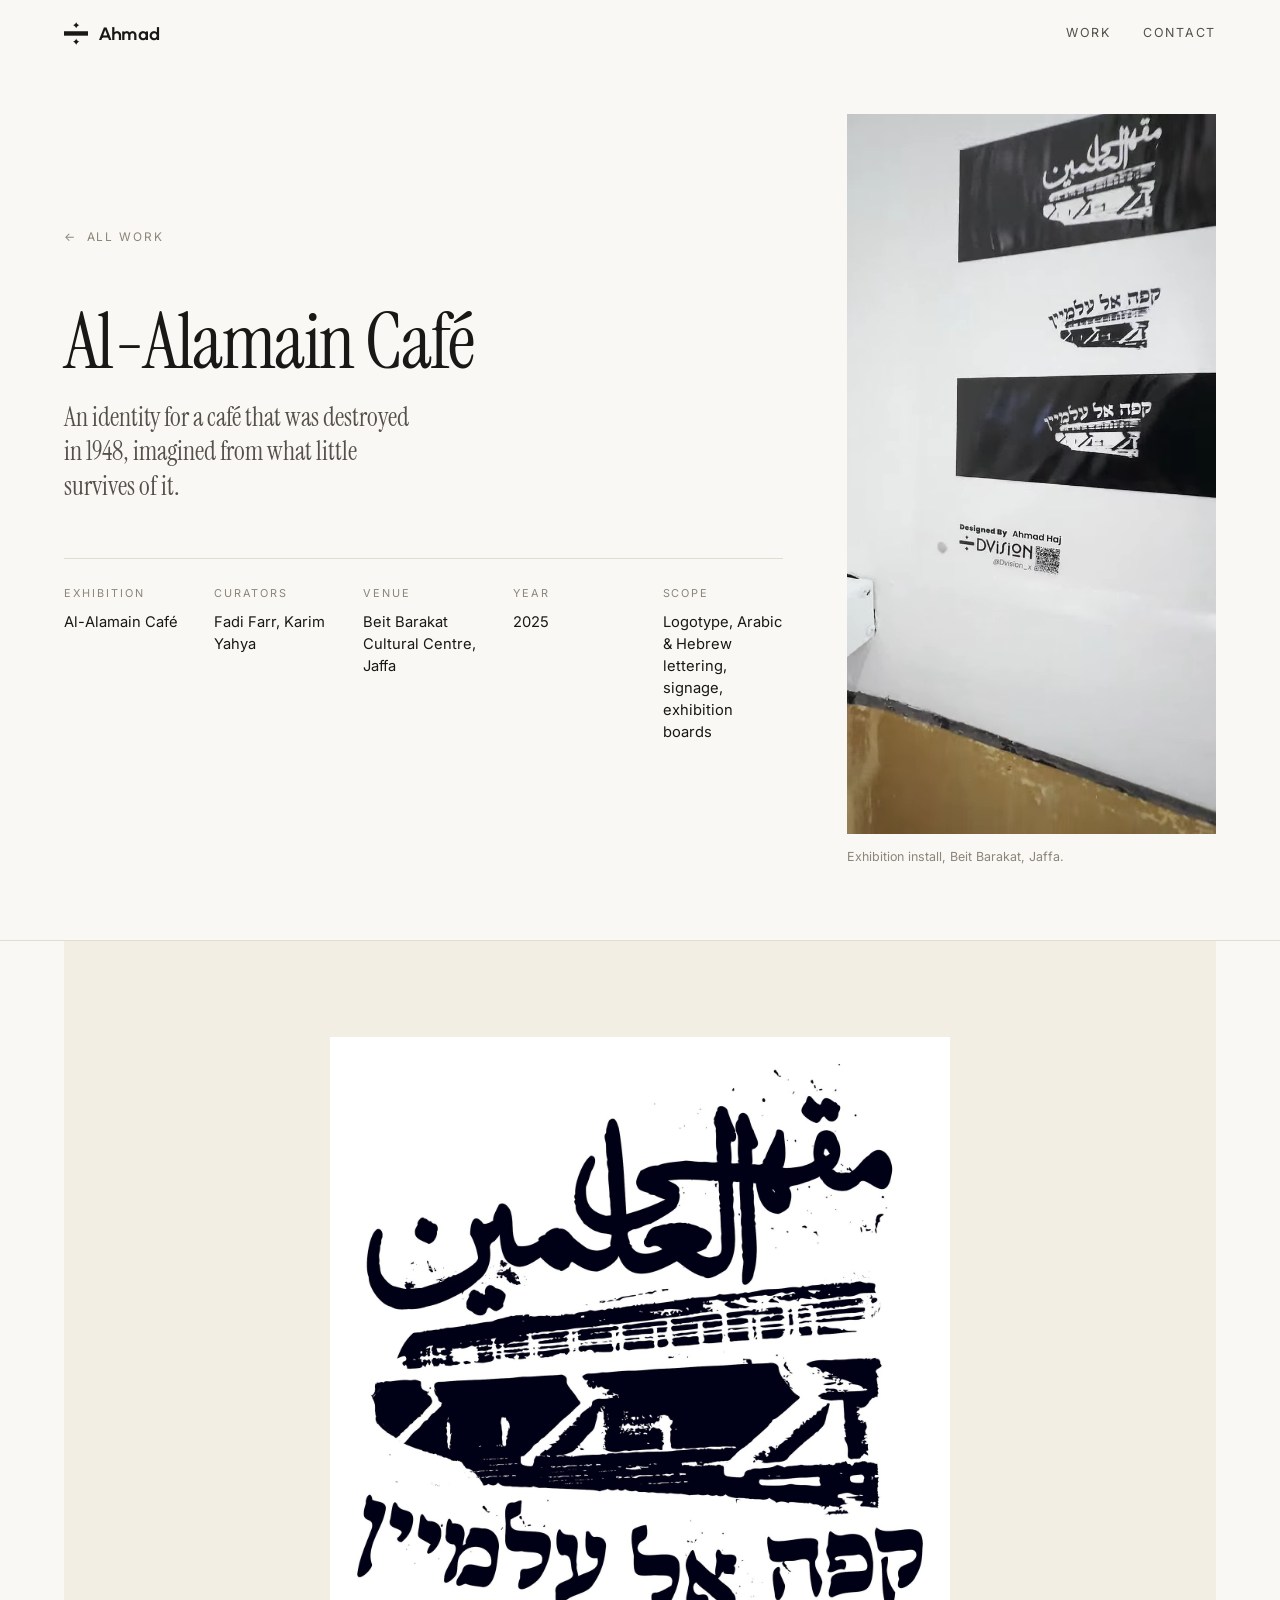
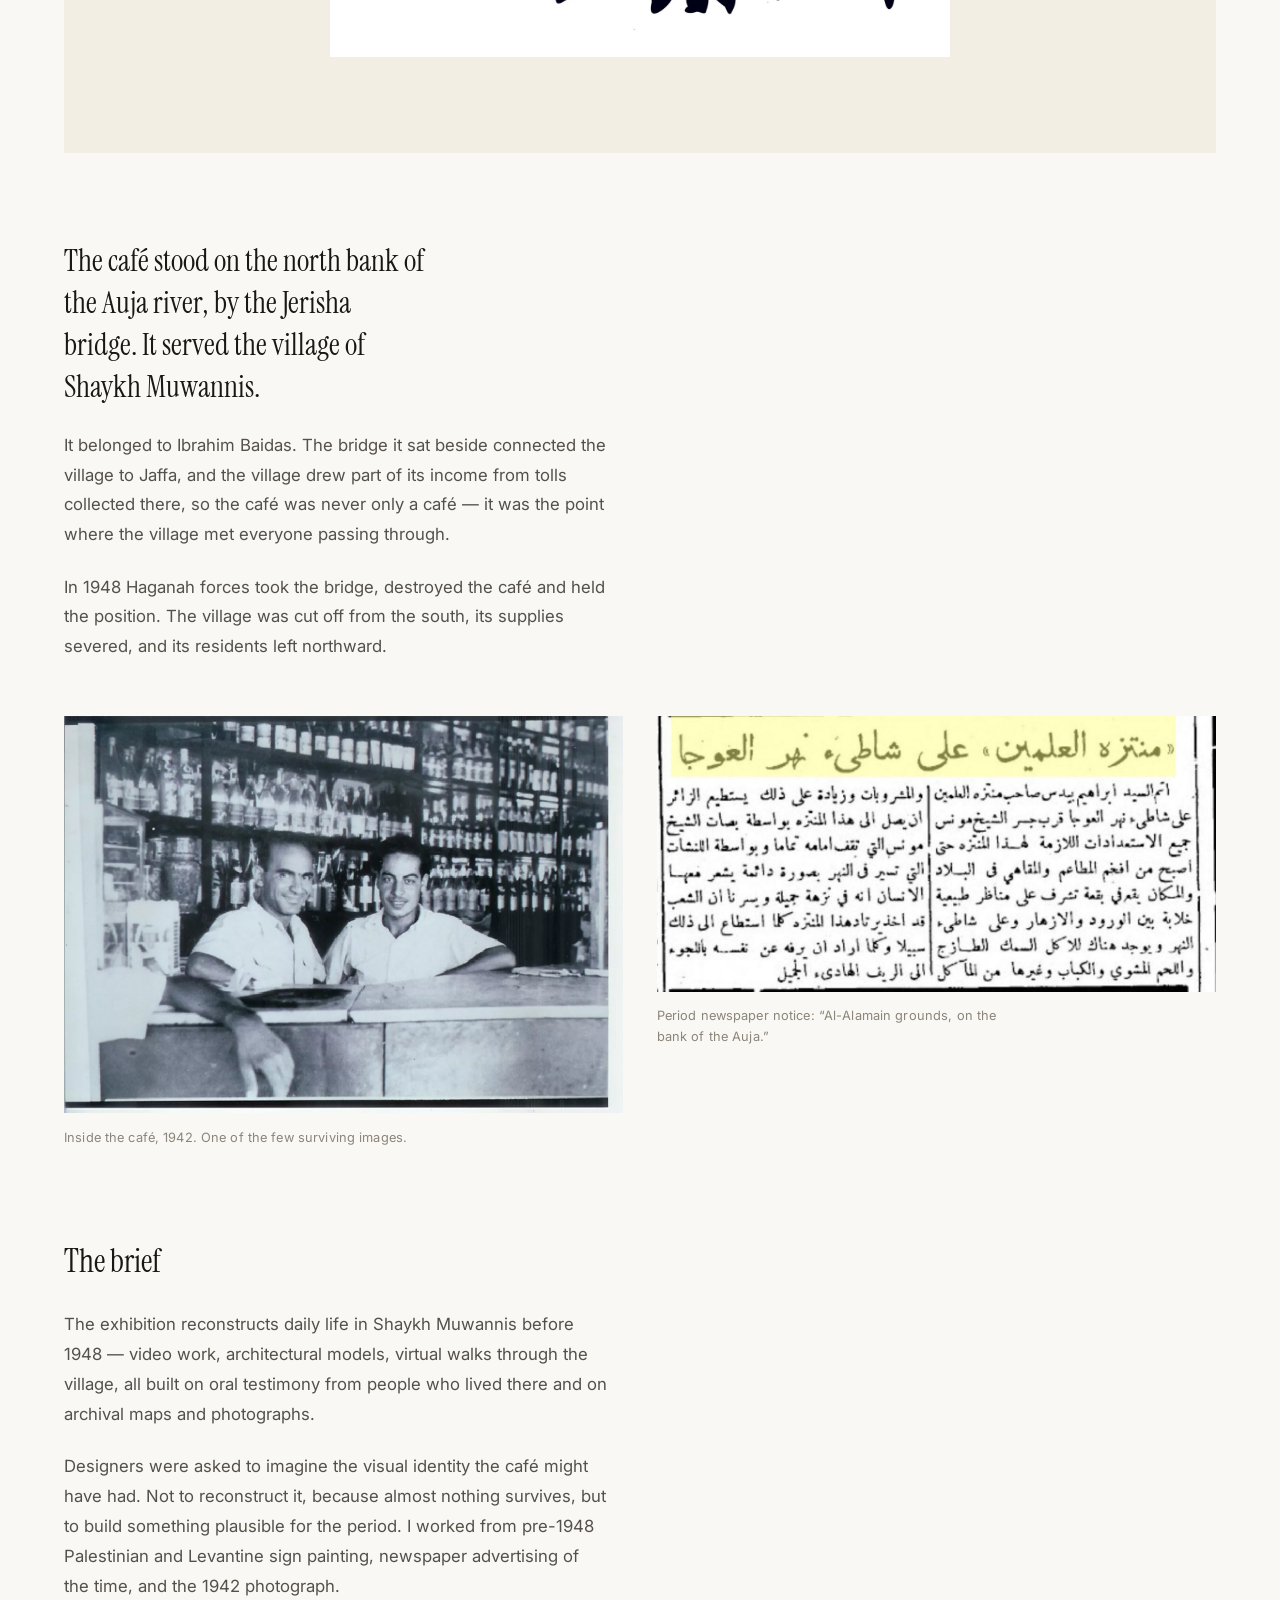
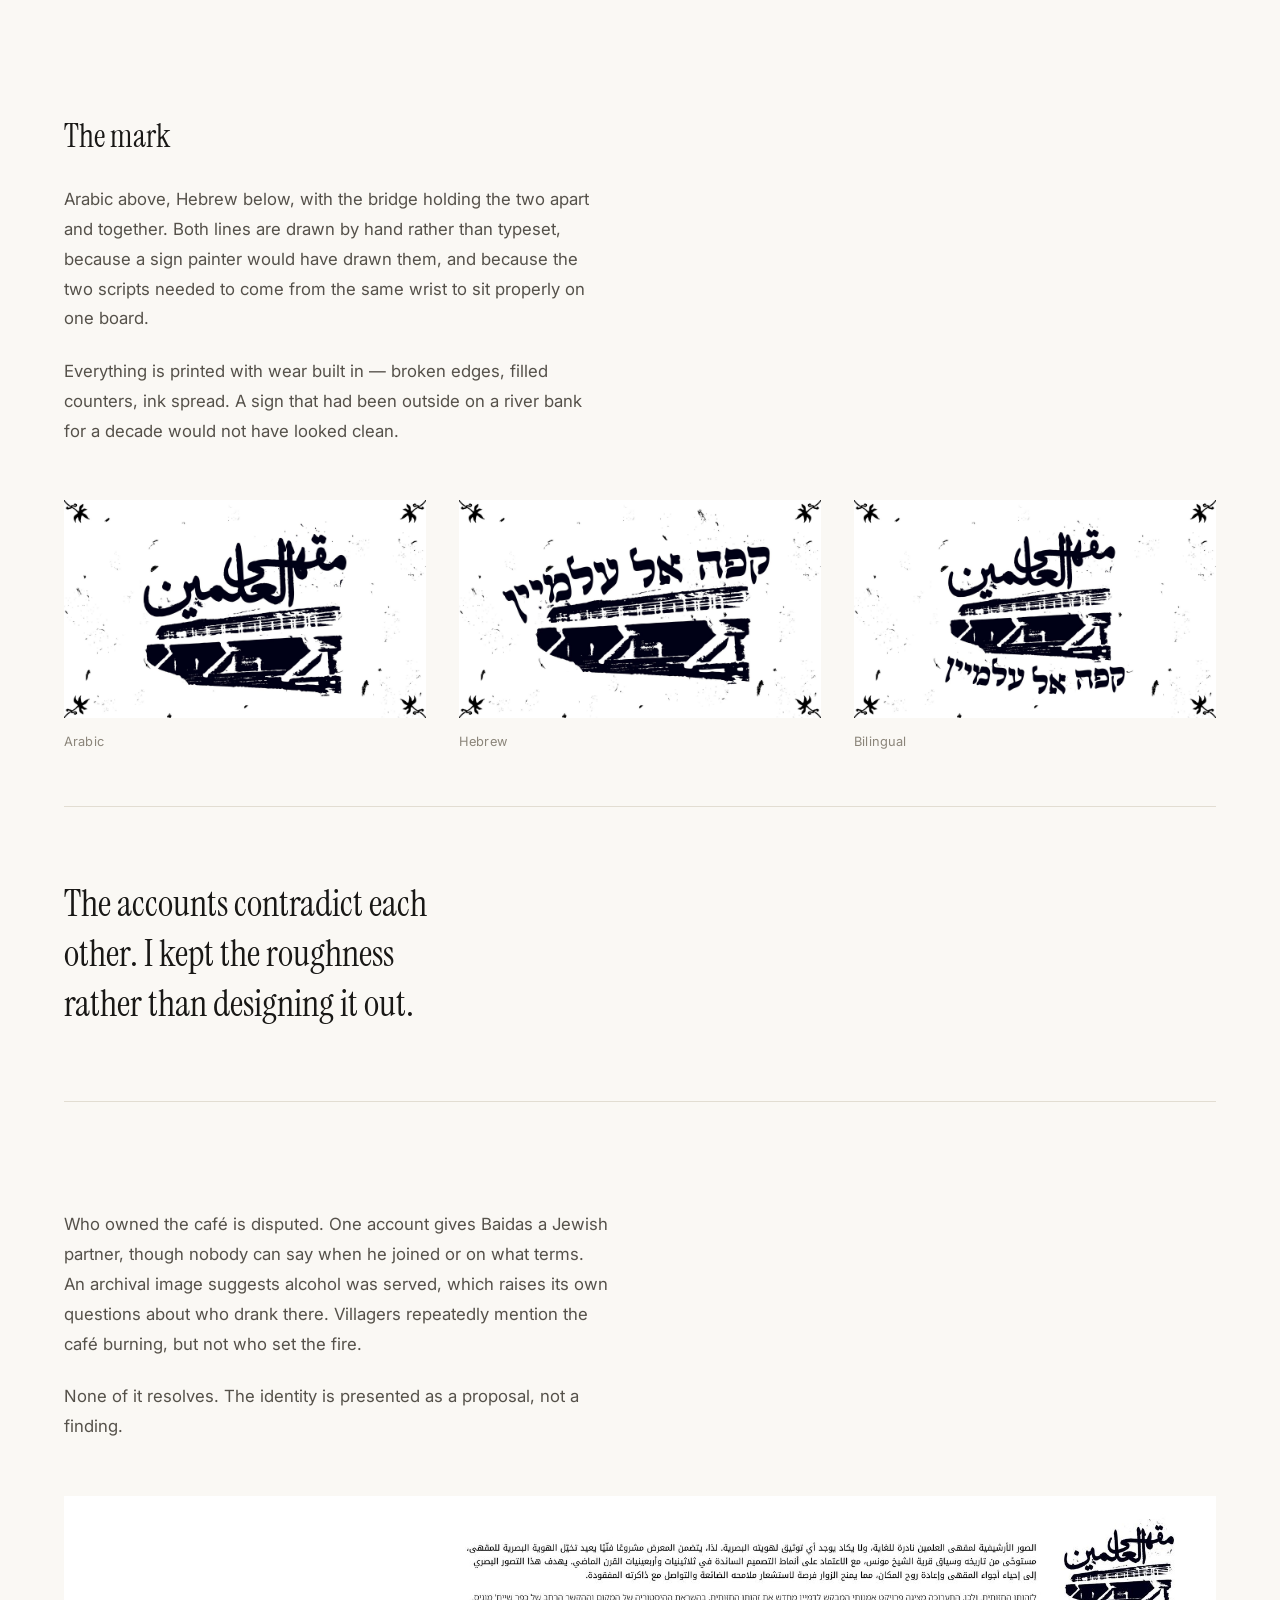
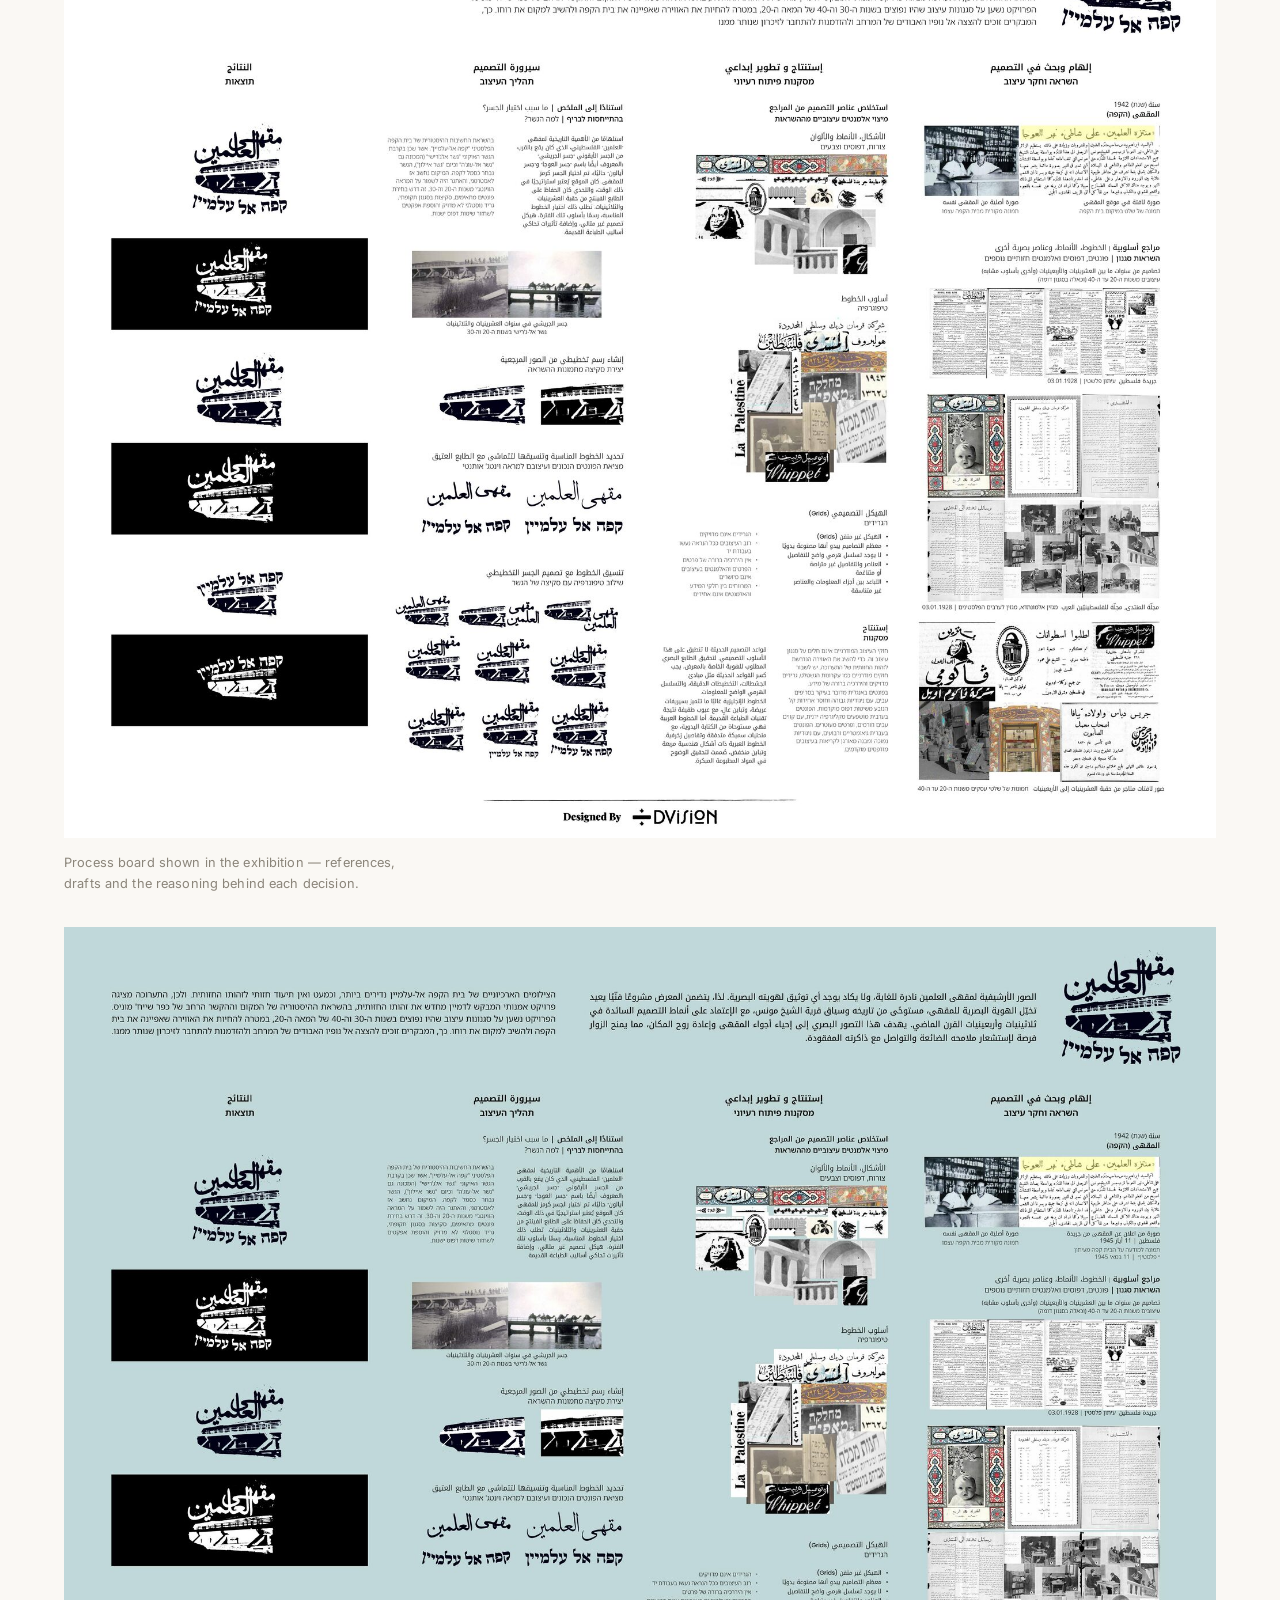
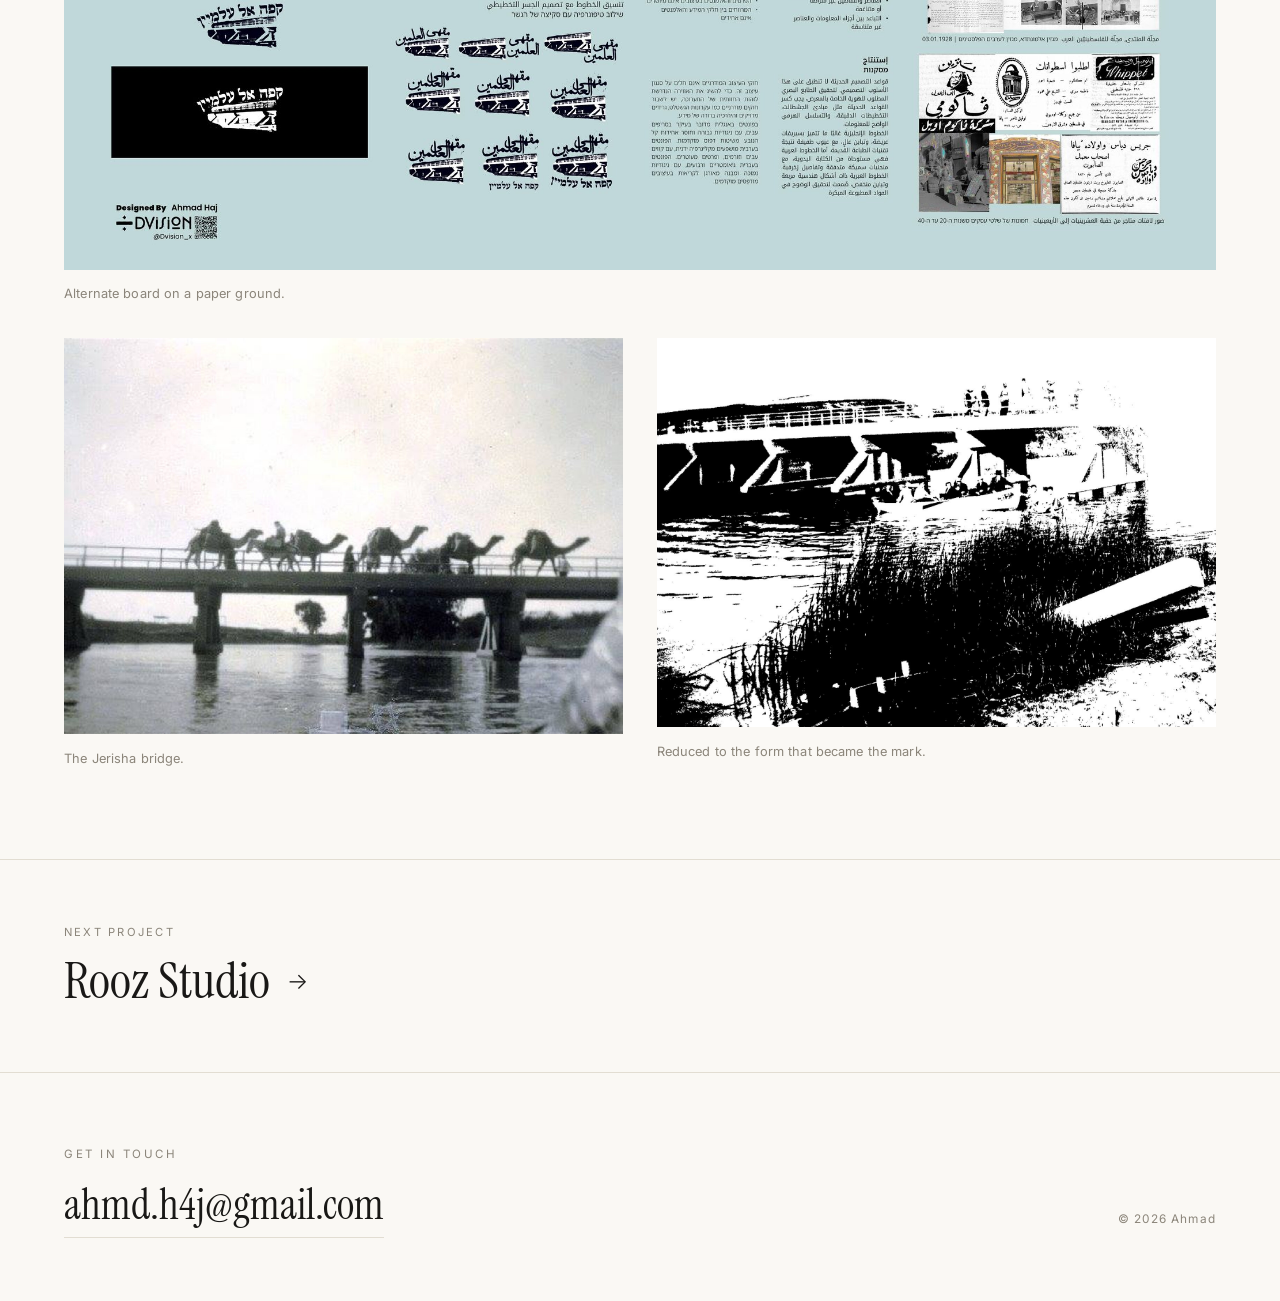
==== commit 626835f6: "Add files via upload" ====
--- a/al-alamain.html
+++ b/al-alamain.html
@@ -21,7 +21,7 @@
 <link rel="preconnect" href="https://fonts.googleapis.com">
 <link rel="preconnect" href="https://fonts.gstatic.com" crossorigin>
 <link href="https://fonts.googleapis.com/css2?family=Elms+Sans:wght@700&family=Instrument+Serif:ital@0;1&family=Inter:wght@300;400;500&display=swap" rel="stylesheet">
-<link rel="stylesheet" href="css/style.css?v=5">
+<link rel="stylesheet" href="css/style.css?v=6">
 <style>:root { --plate: #f2eee4; }</style>
 </head>
 <body>
@@ -156,6 +156,6 @@
   </div>
 </footer>
 
-<script src="js/main.js?v=5"></script>
+<script src="js/main.js?v=6"></script>
 </body>
 </html>
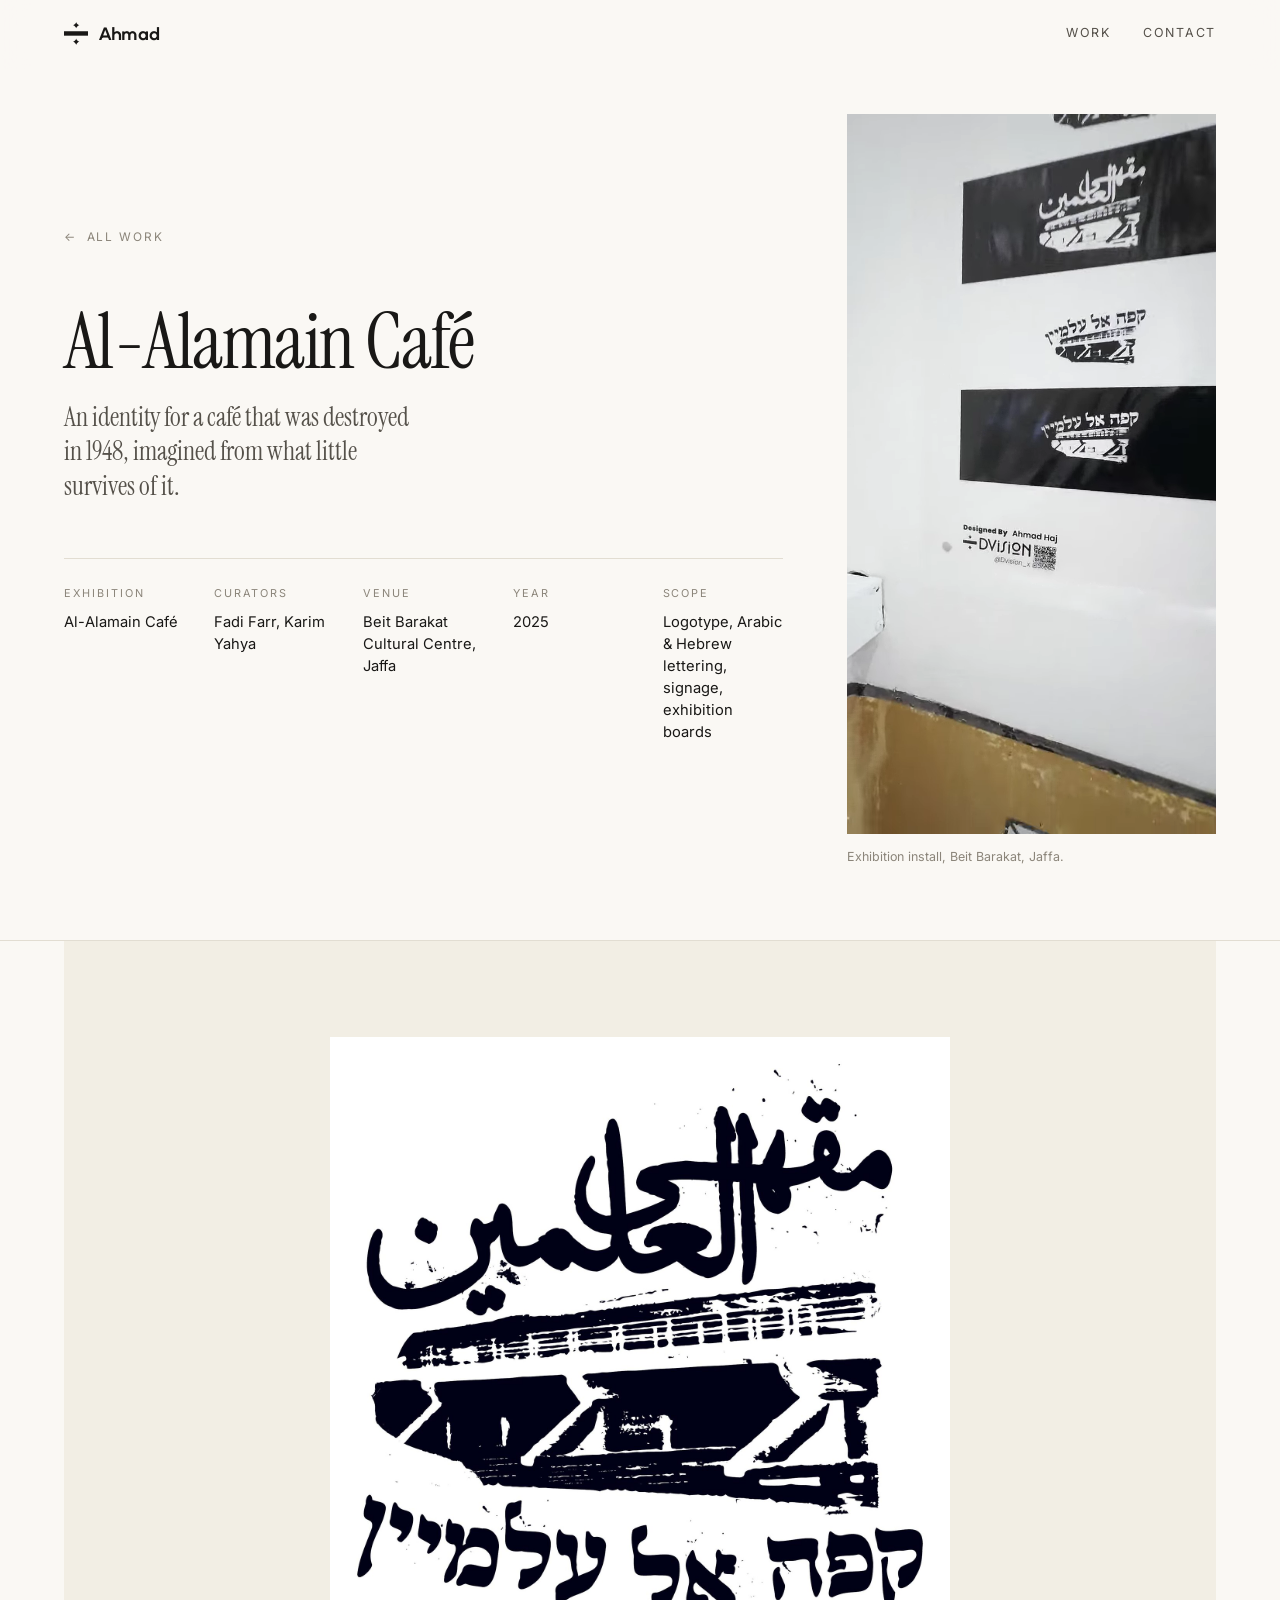
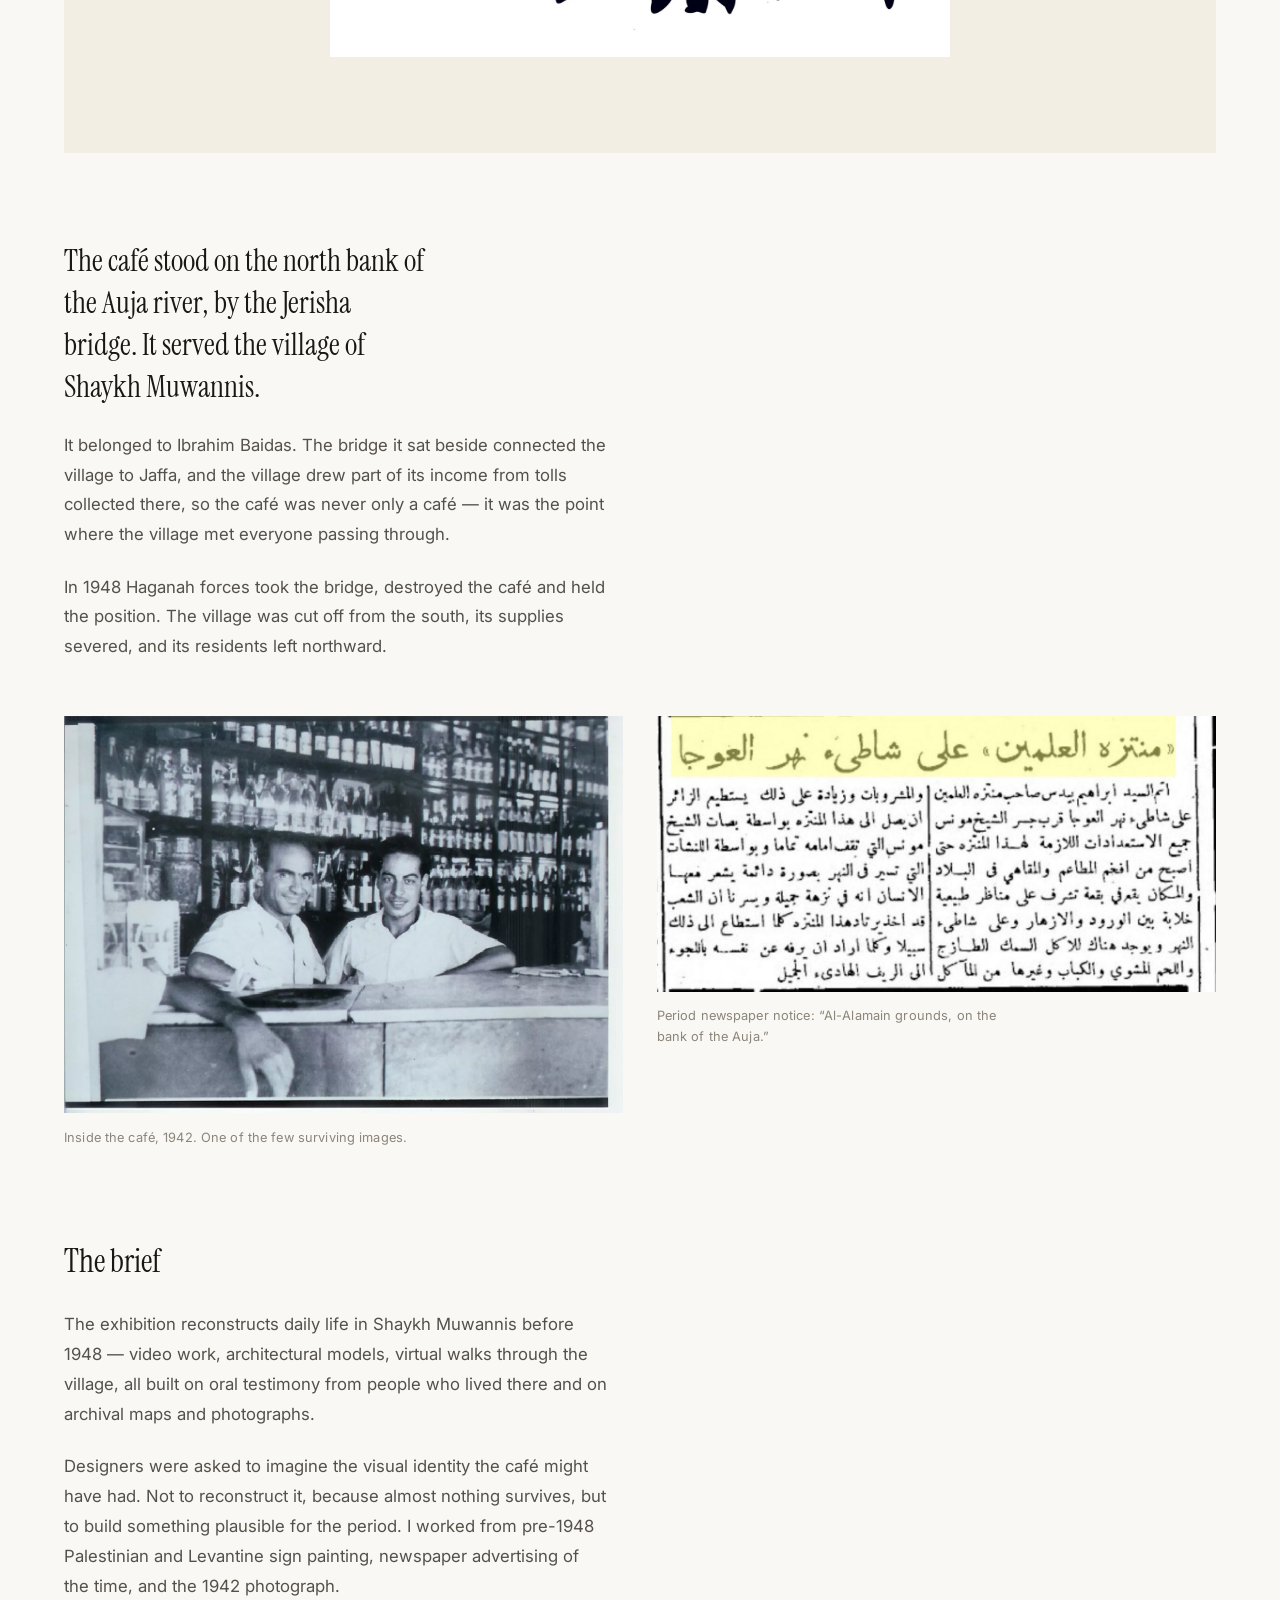
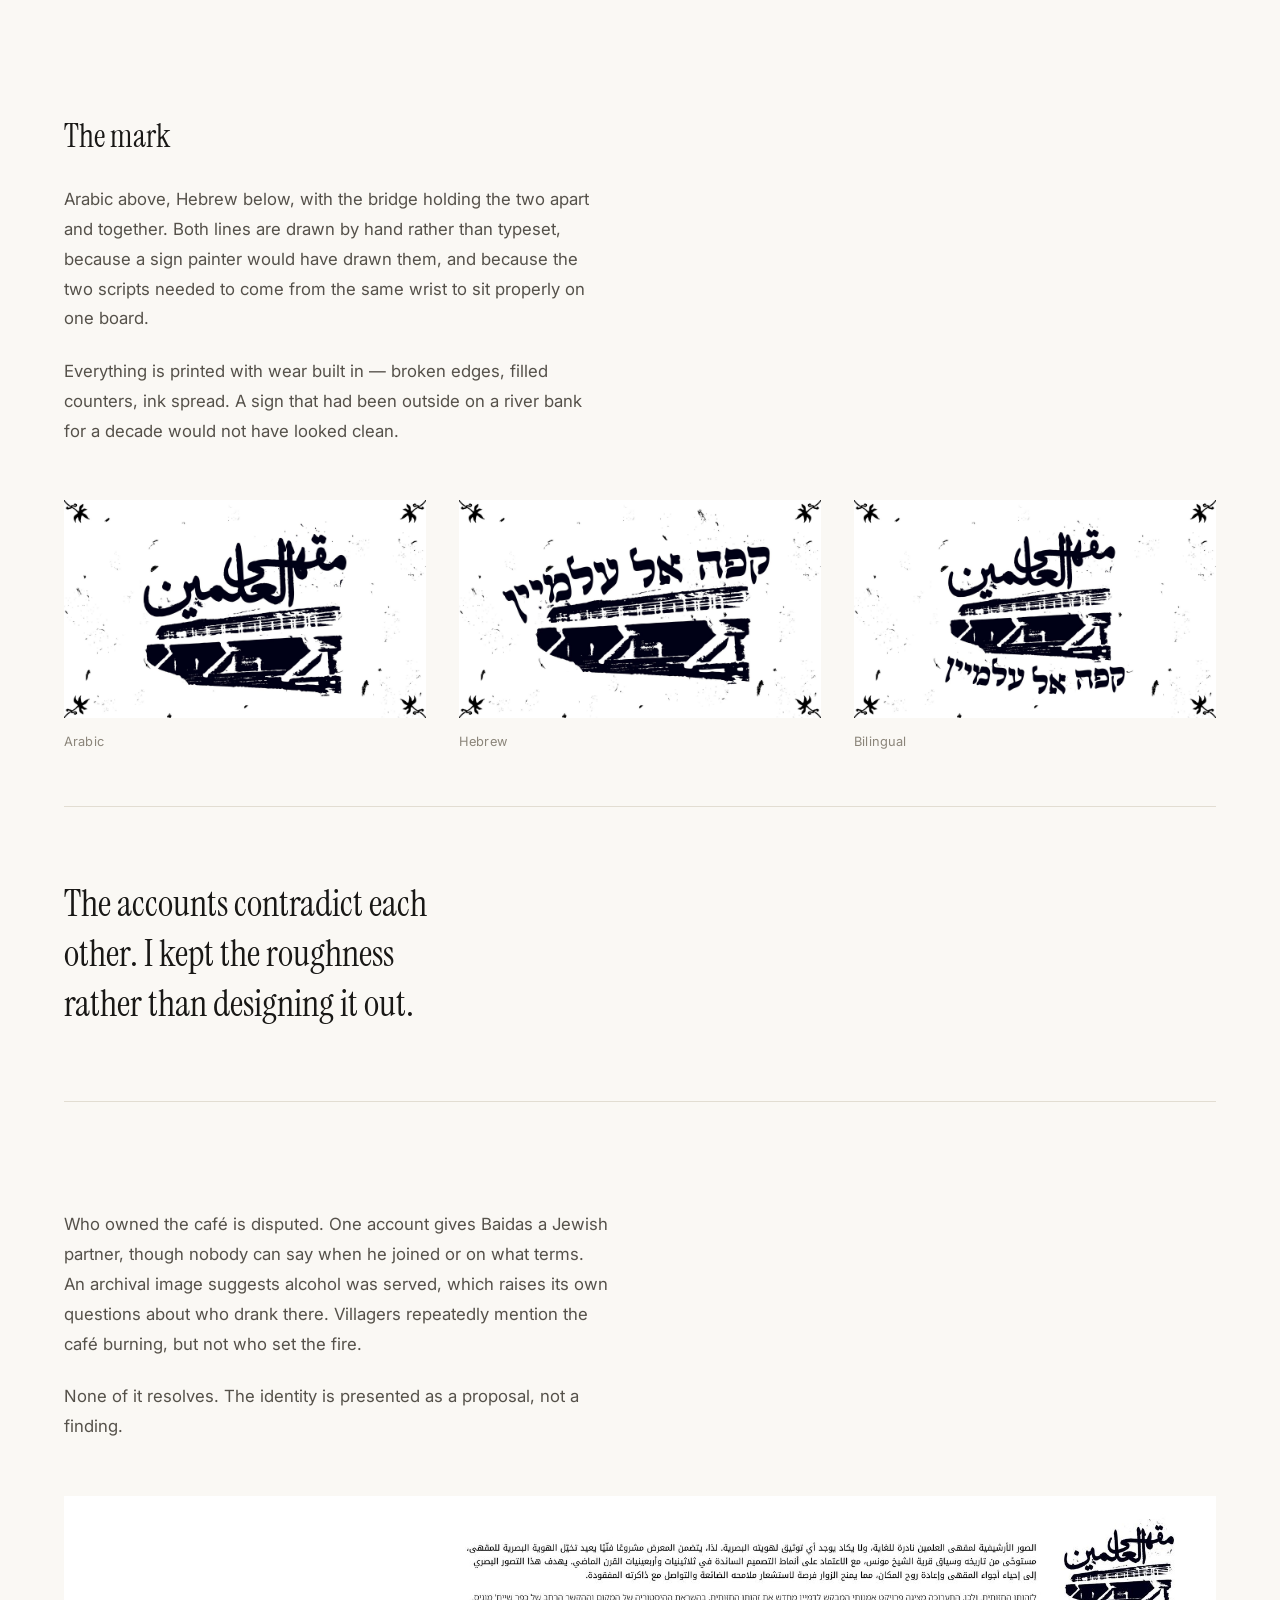
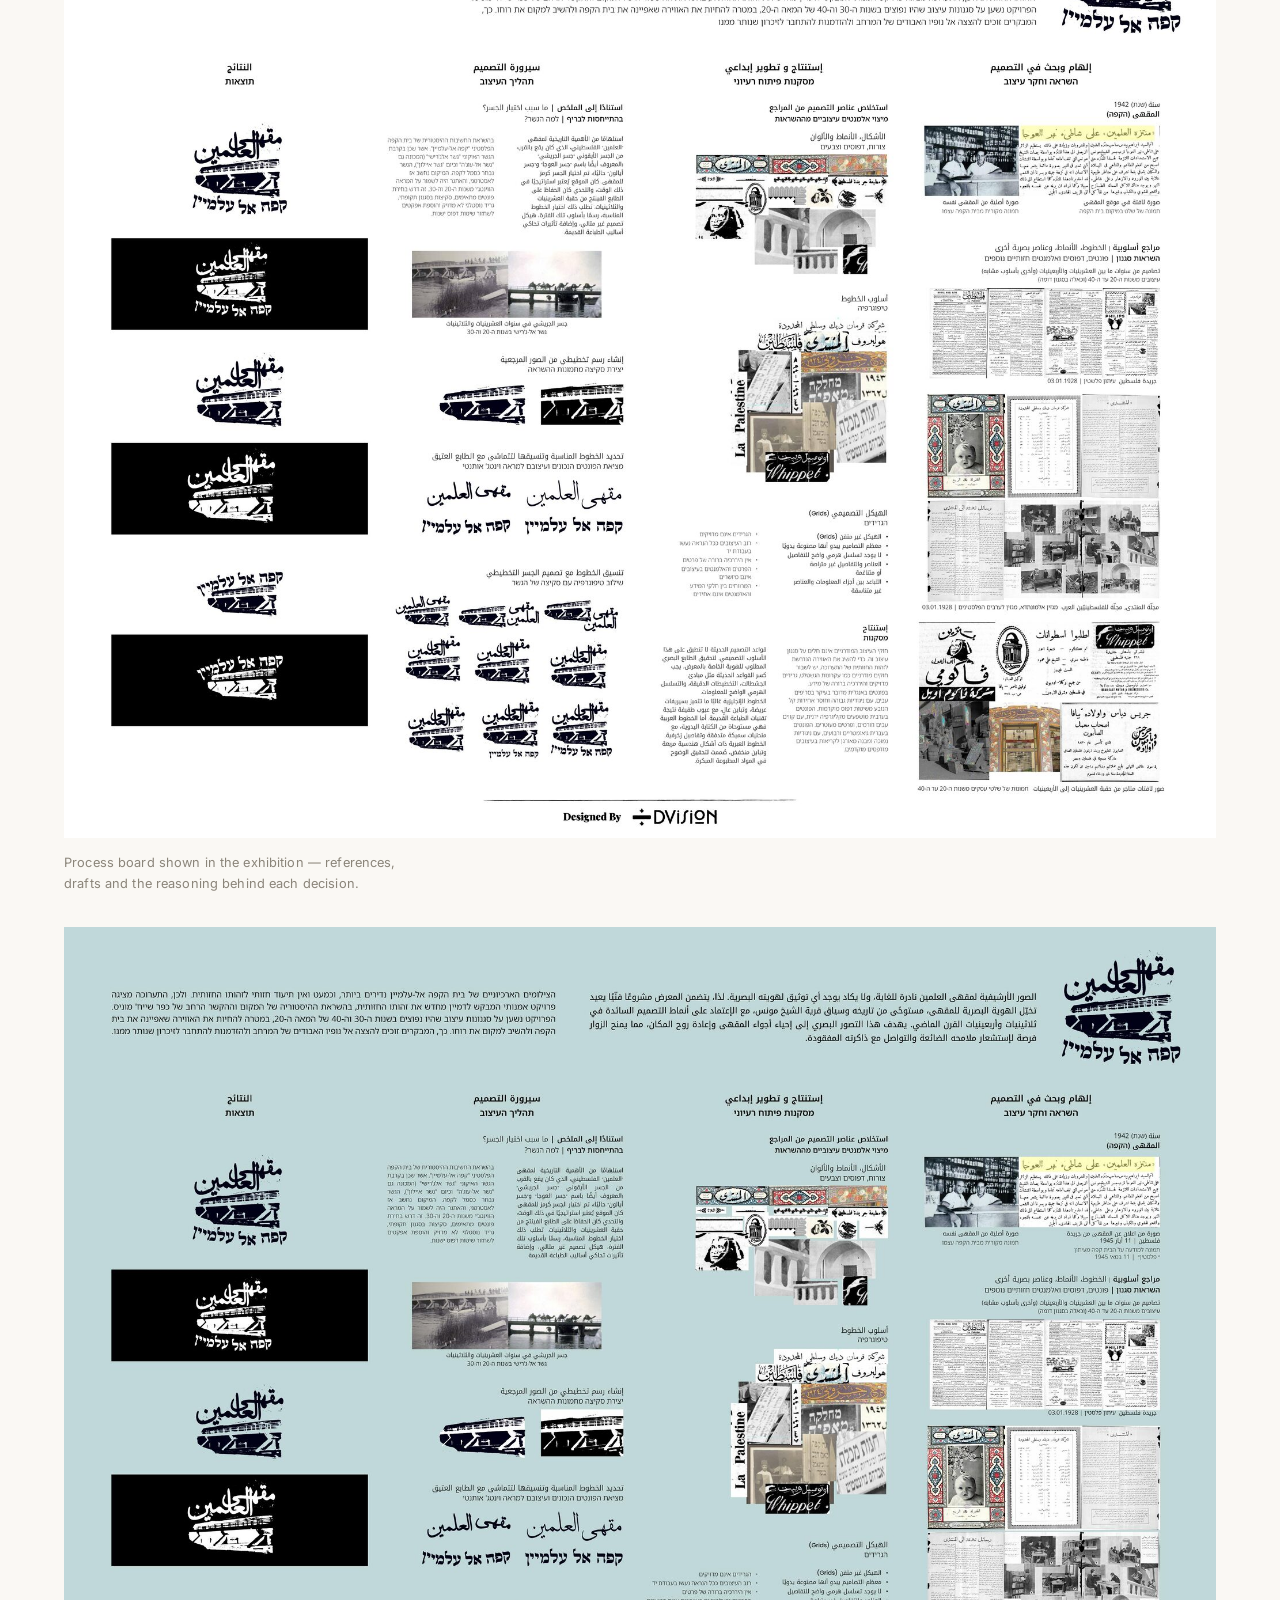
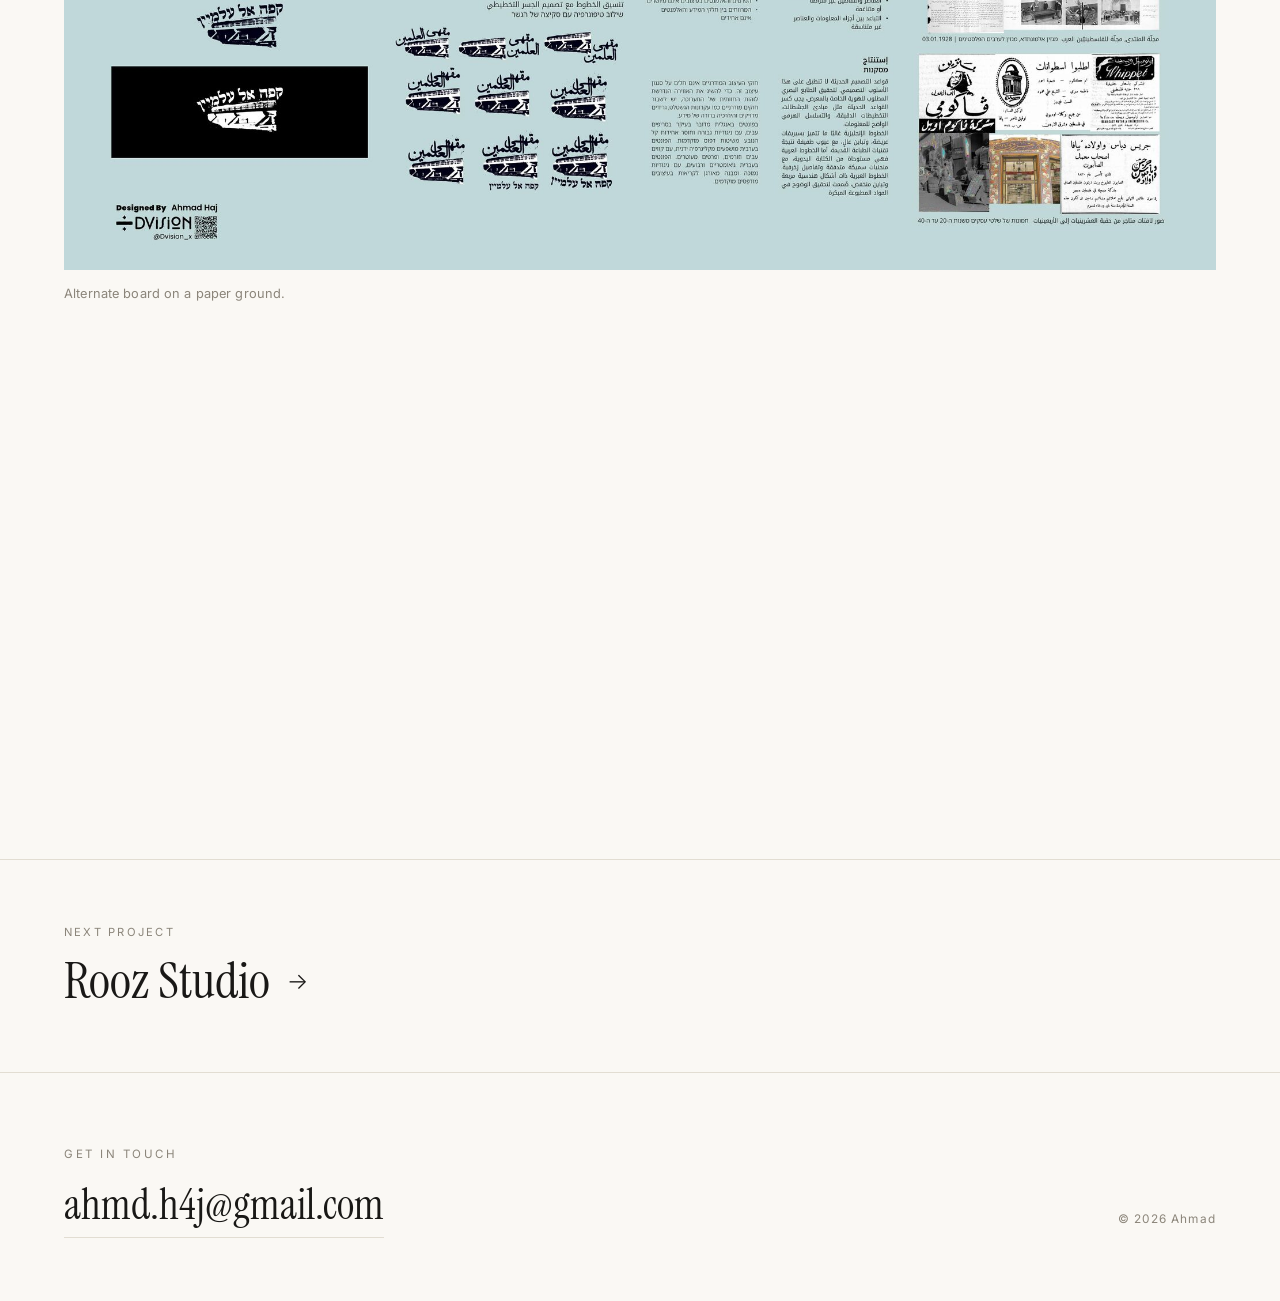
==== commit 85ee86b7: "Add files via upload" ====
--- a/al-alamain.html
+++ b/al-alamain.html
@@ -21,7 +21,7 @@
 <link rel="preconnect" href="https://fonts.googleapis.com">
 <link rel="preconnect" href="https://fonts.gstatic.com" crossorigin>
 <link href="https://fonts.googleapis.com/css2?family=Elms+Sans:wght@700&family=Instrument+Serif:ital@0;1&family=Inter:wght@300;400;500&display=swap" rel="stylesheet">
-<link rel="stylesheet" href="css/style.css?v=6">
+<link rel="stylesheet" href="css/style.css?v=11">
 <style>:root { --plate: #f2eee4; }</style>
 </head>
 <body>
@@ -156,6 +156,6 @@
   </div>
 </footer>
 
-<script src="js/main.js?v=6"></script>
+<script src="js/main.js?v=11"></script>
 </body>
 </html>
--- a/css/style.css
+++ b/css/style.css
@@ -453,6 +453,81 @@
 
 .icons img { width: 100%; aspect-ratio: 1; object-fit: cover; }
 
+/* split — a narrow image beside a block of text */
+
+.split {
+  display: grid;
+  grid-template-columns: minmax(0, 38%) minmax(0, 1fr);
+  gap: clamp(1.8rem, 4.5vw, 4rem);
+  align-items: center;
+  padding-block: clamp(1.5rem, 4vh, 3rem);
+}
+
+.split figure { margin: 0; }
+.split figure img { width: 100%; }
+
+.split figcaption {
+  margin-top: .8rem;
+  font-size: .78rem;
+  color: var(--ink-mute);
+}
+
+.split .body h2 {
+  font-family: var(--serif);
+  font-size: clamp(1.5rem, 2.8vw, 2rem);
+  margin-bottom: 1.2rem;
+}
+
+.split .body p {
+  max-width: 42ch;
+  font-size: 1.02rem;
+  line-height: 1.75;
+  color: var(--ink-soft);
+  margin: 0 0 1.1rem;
+}
+
+.split .body p:last-child { margin-bottom: 0; }
+
+@media (max-width: 760px) {
+  .split { grid-template-columns: 1fr; gap: 1.6rem; }
+  .split figure { max-width: 320px; }
+}
+
+/* link list */
+
+.links {
+  list-style: none;
+  margin: 1.8rem 0 0;
+  padding: 0;
+  max-width: 46rem;
+}
+
+.links li { border-top: 1px solid var(--rule); }
+.links li:last-child { border-bottom: 1px solid var(--rule); }
+
+.links a {
+  display: flex;
+  align-items: baseline;
+  justify-content: space-between;
+  gap: 1.5rem;
+  padding-block: 1.05rem;
+  font-size: .95rem;
+  color: var(--ink-soft);
+  transition: color .3s var(--ease);
+}
+
+.links a:hover { color: var(--ink); }
+
+.links .src {
+  font-size: .7rem;
+  letter-spacing: .16em;
+  text-transform: uppercase;
+  color: var(--ink-mute);
+  white-space: nowrap;
+}
+
+.links a:hover .src { color: var(--ink-soft); }
+
 /* pull quote */
 
 .quote {
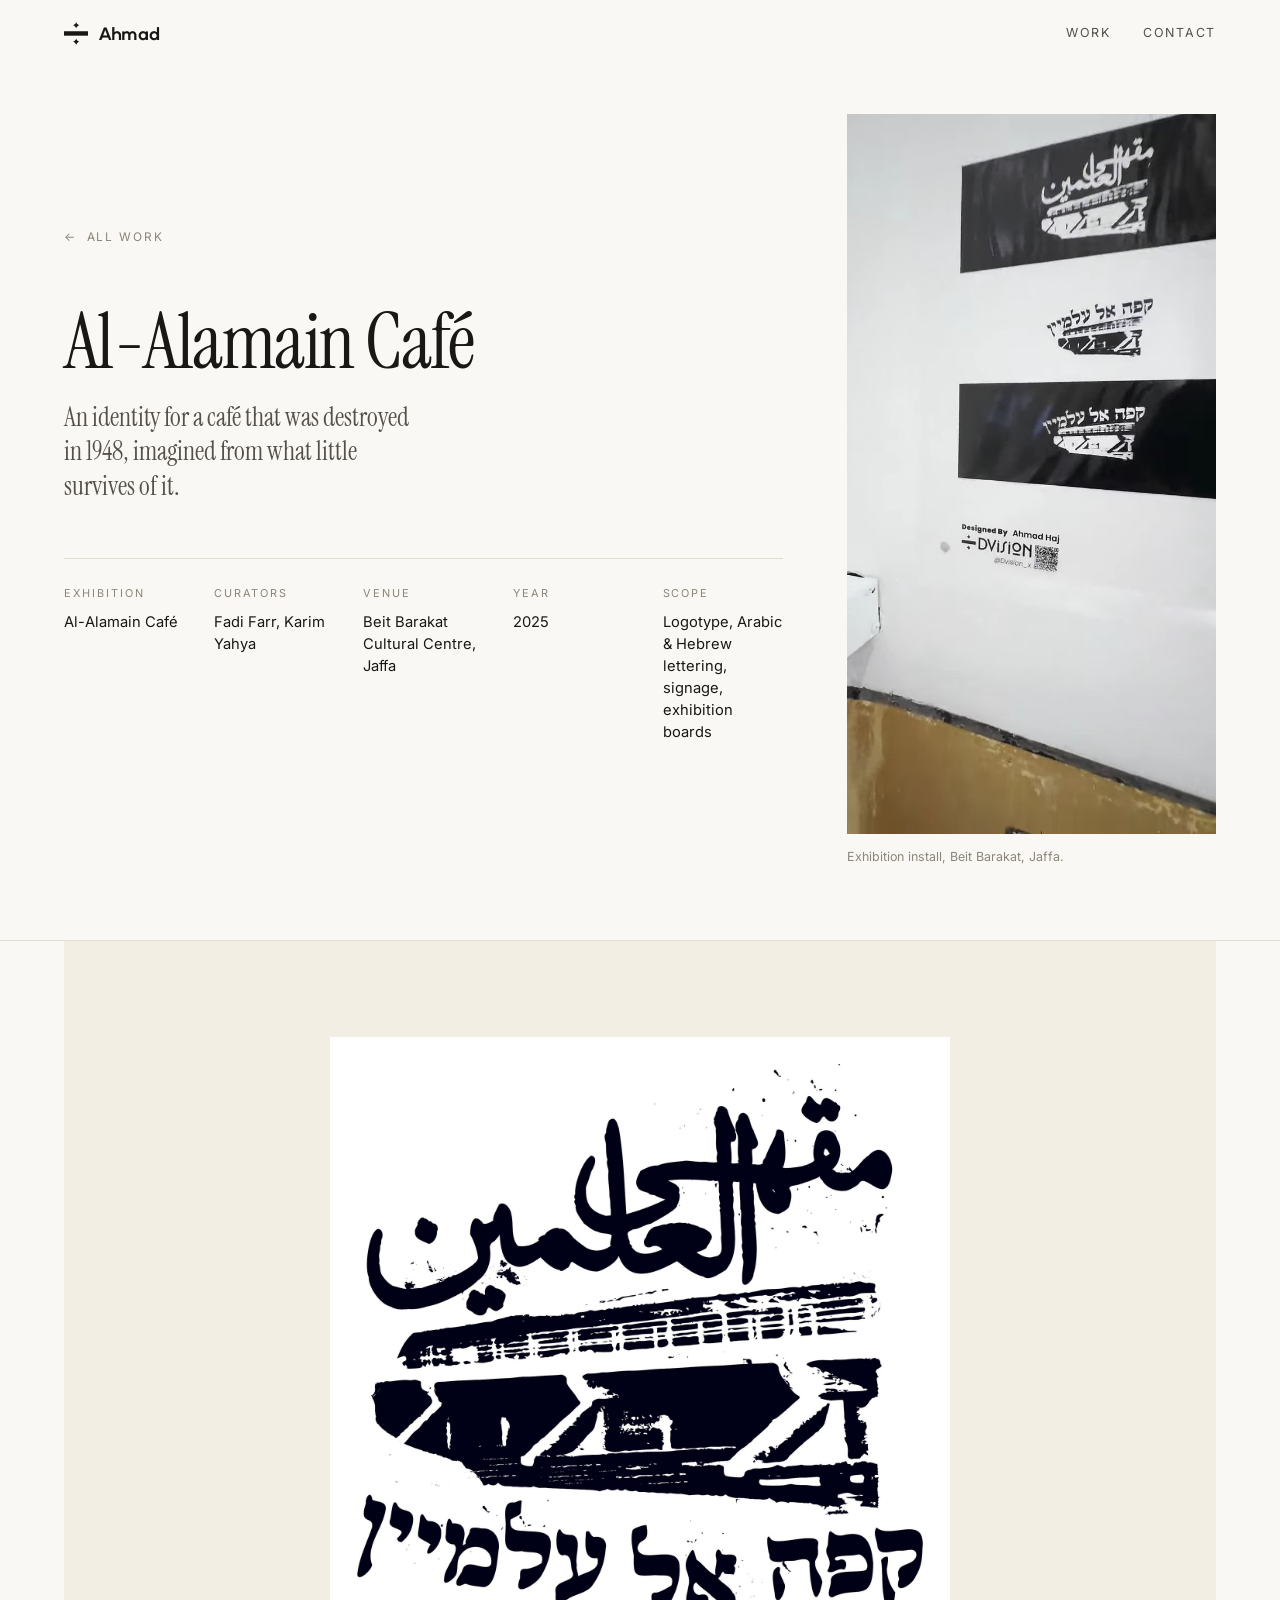
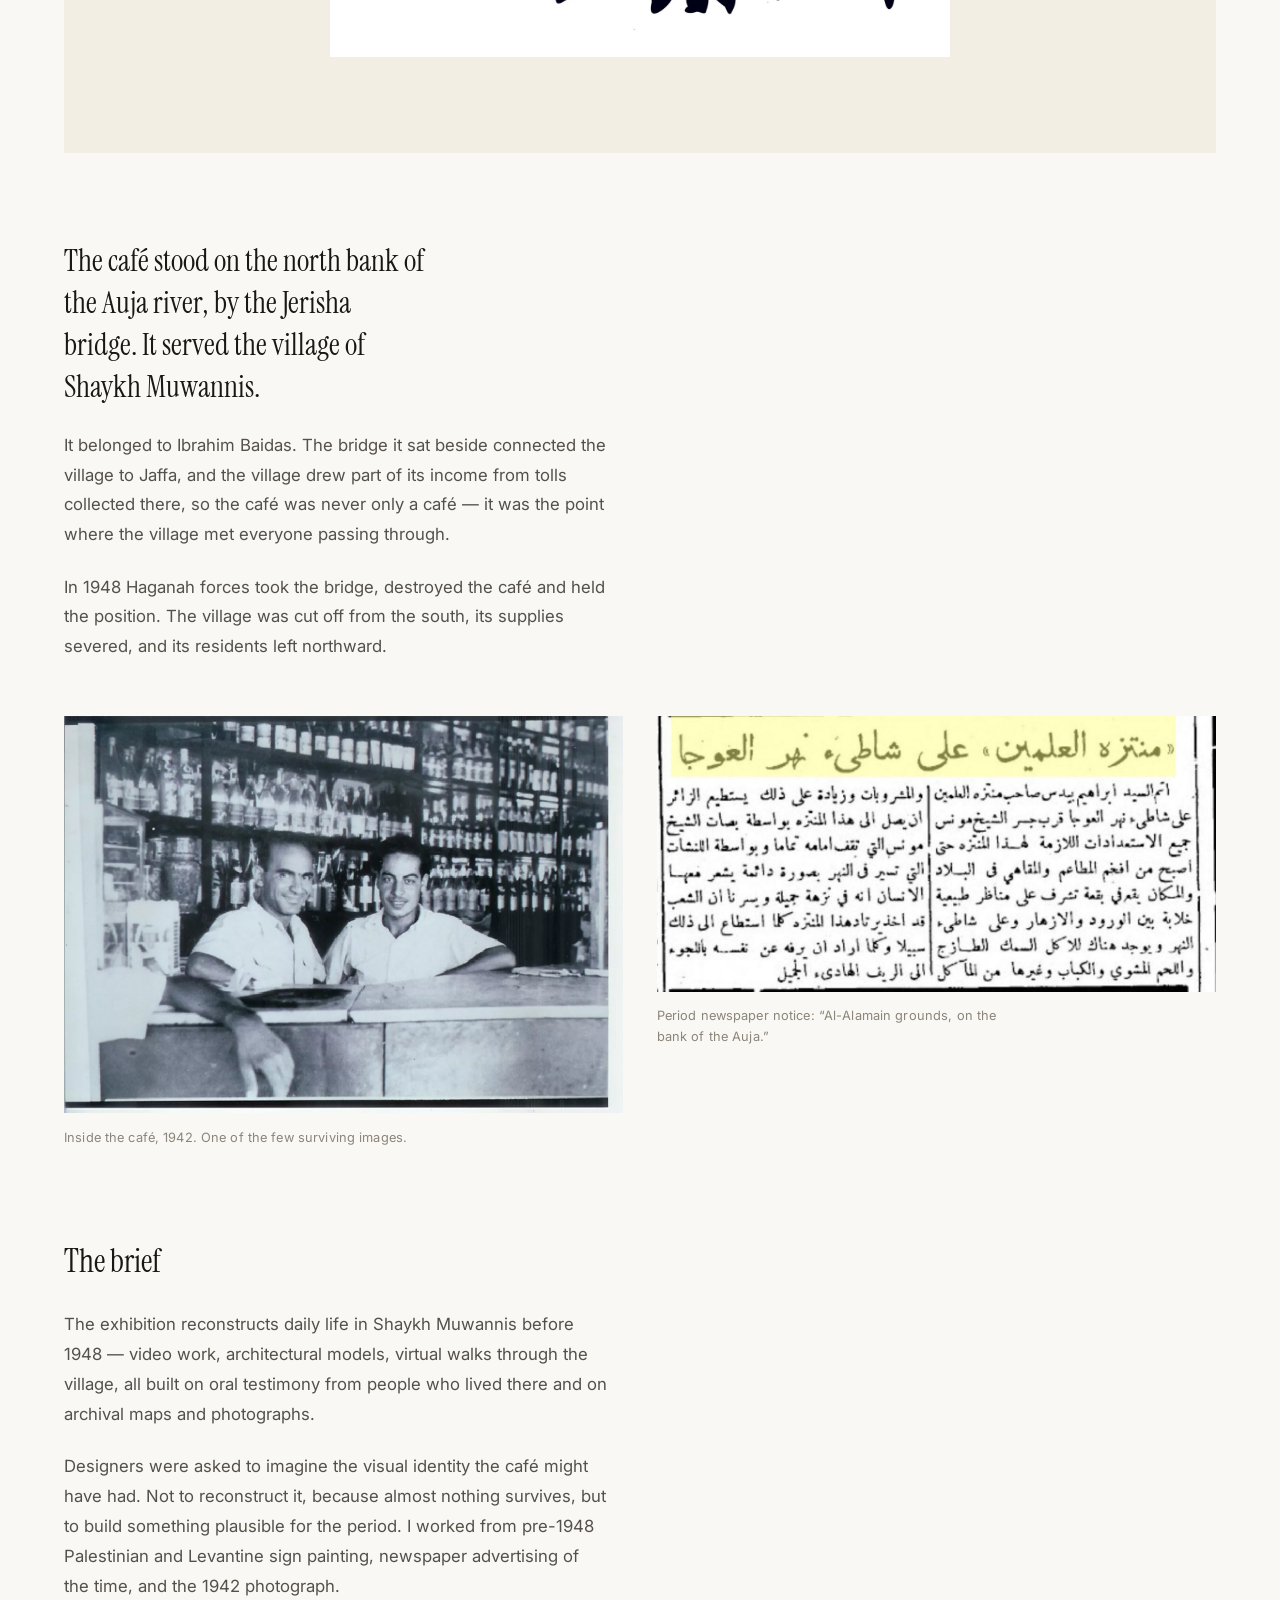
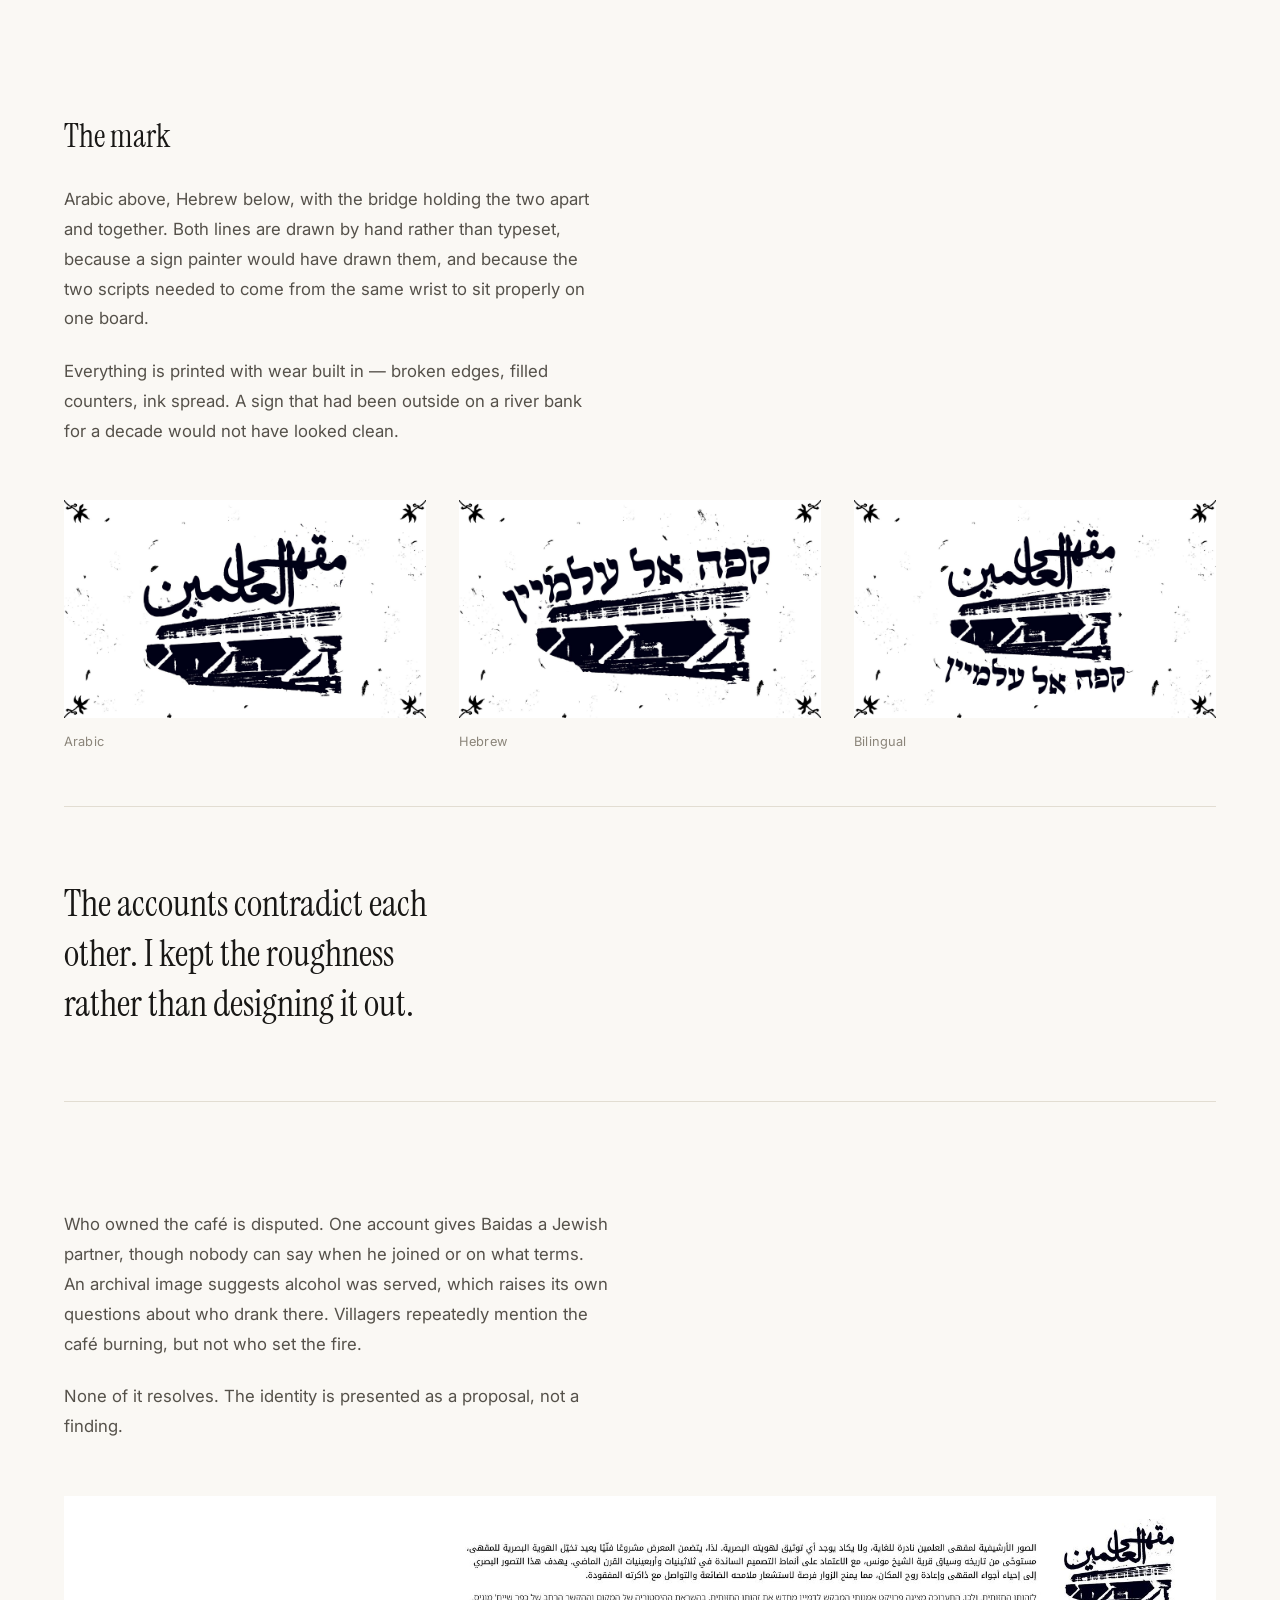
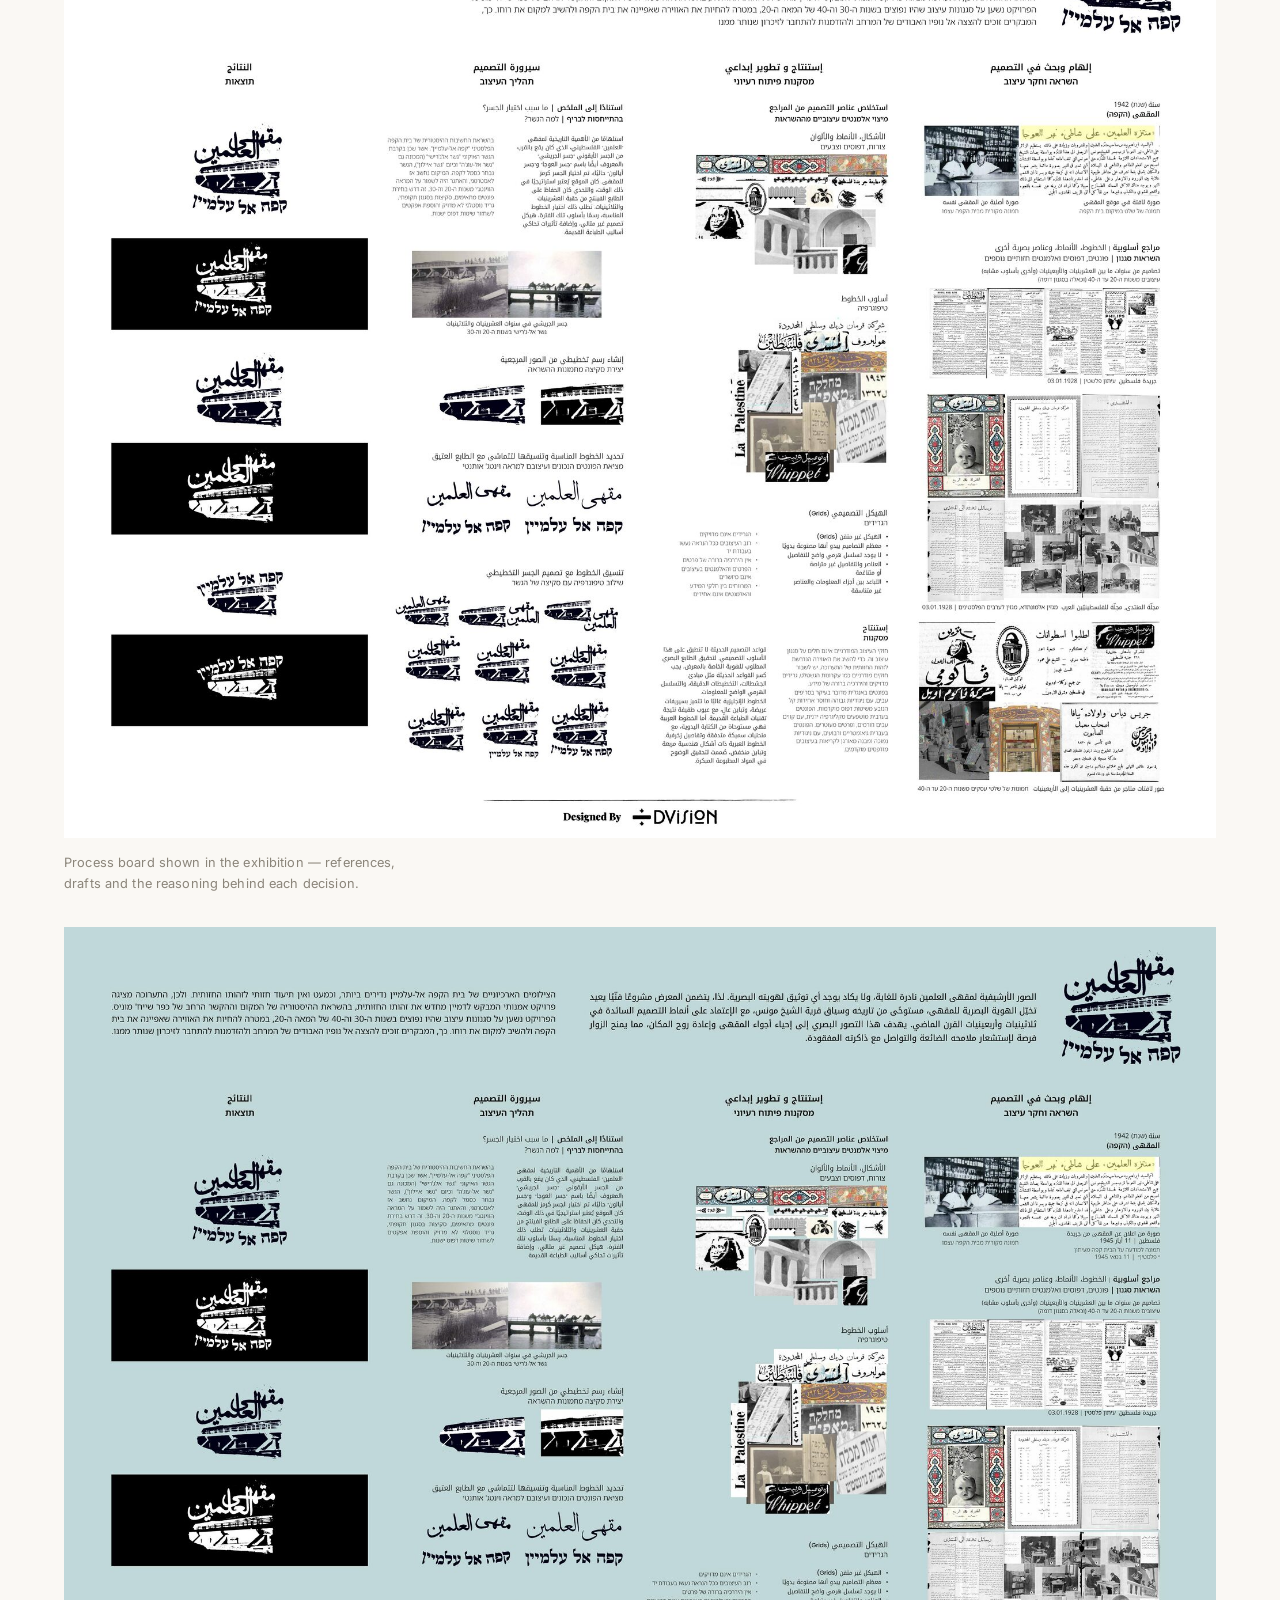
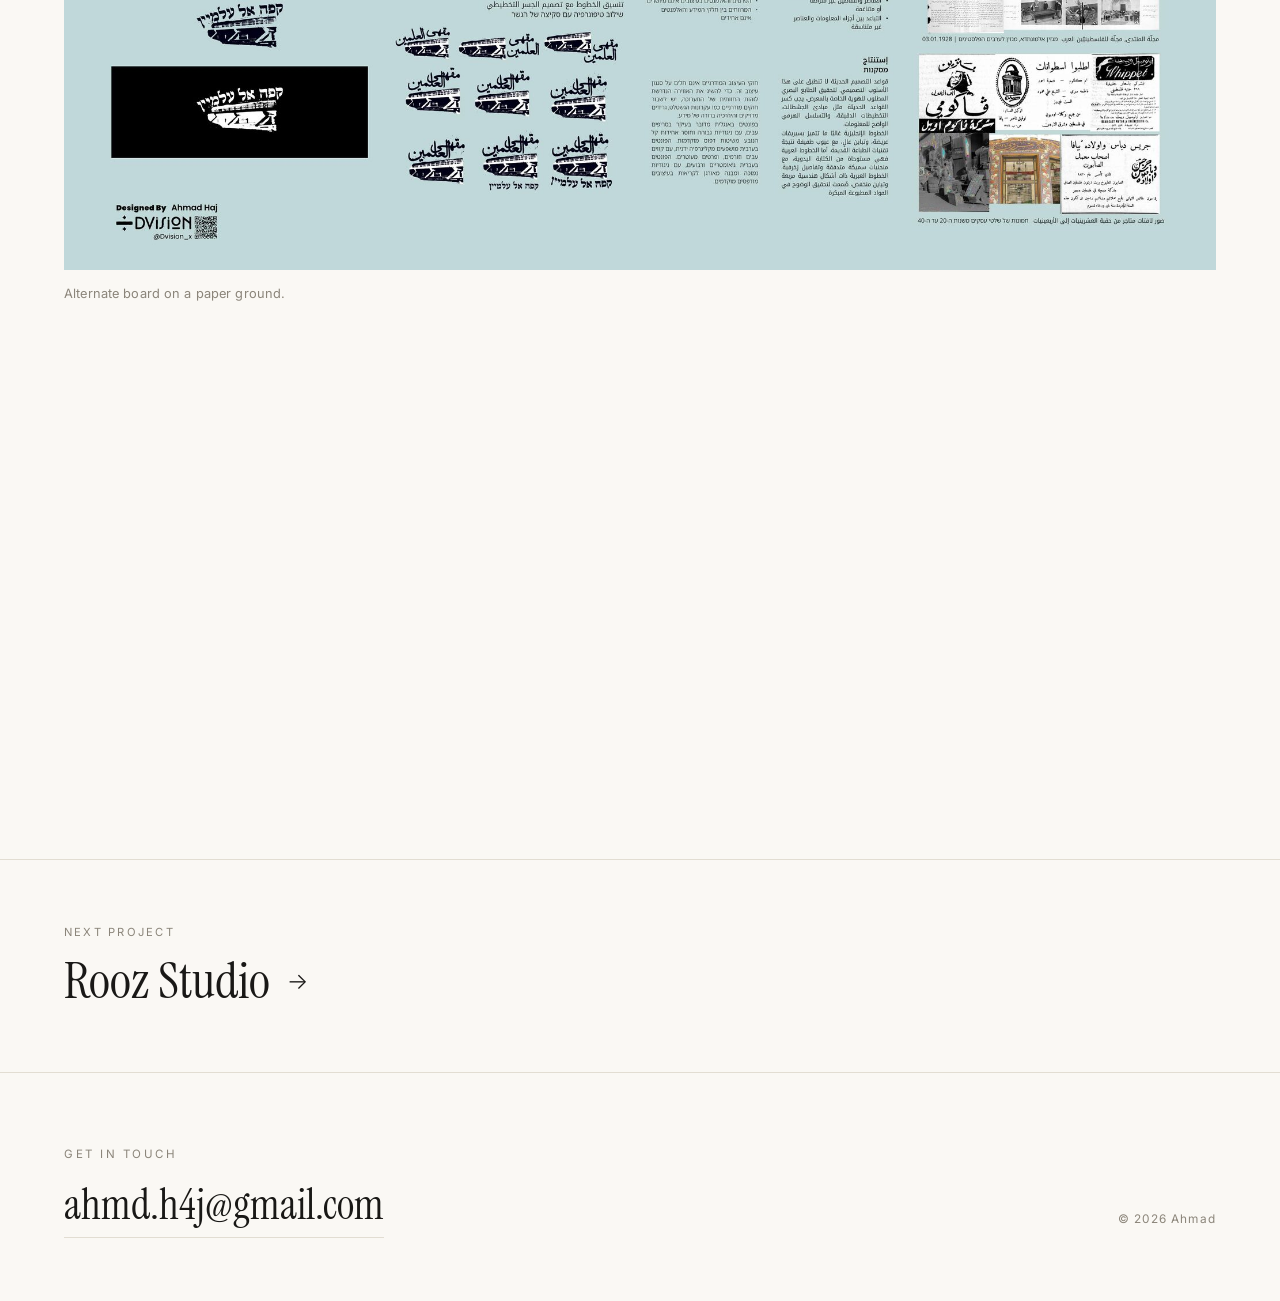
==== commit 7fd325ec: "Add files via upload" ====
--- a/al-alamain.html
+++ b/al-alamain.html
@@ -21,7 +21,7 @@
 <link rel="preconnect" href="https://fonts.googleapis.com">
 <link rel="preconnect" href="https://fonts.gstatic.com" crossorigin>
 <link href="https://fonts.googleapis.com/css2?family=Elms+Sans:wght@700&family=Instrument+Serif:ital@0;1&family=Inter:wght@300;400;500&display=swap" rel="stylesheet">
-<link rel="stylesheet" href="css/style.css?v=11">
+<link rel="stylesheet" href="css/style.css?v=12">
 <style>:root { --plate: #f2eee4; }</style>
 </head>
 <body>
@@ -156,6 +156,6 @@
   </div>
 </footer>
 
-<script src="js/main.js?v=11"></script>
+<script src="js/main.js?v=12"></script>
 </body>
 </html>
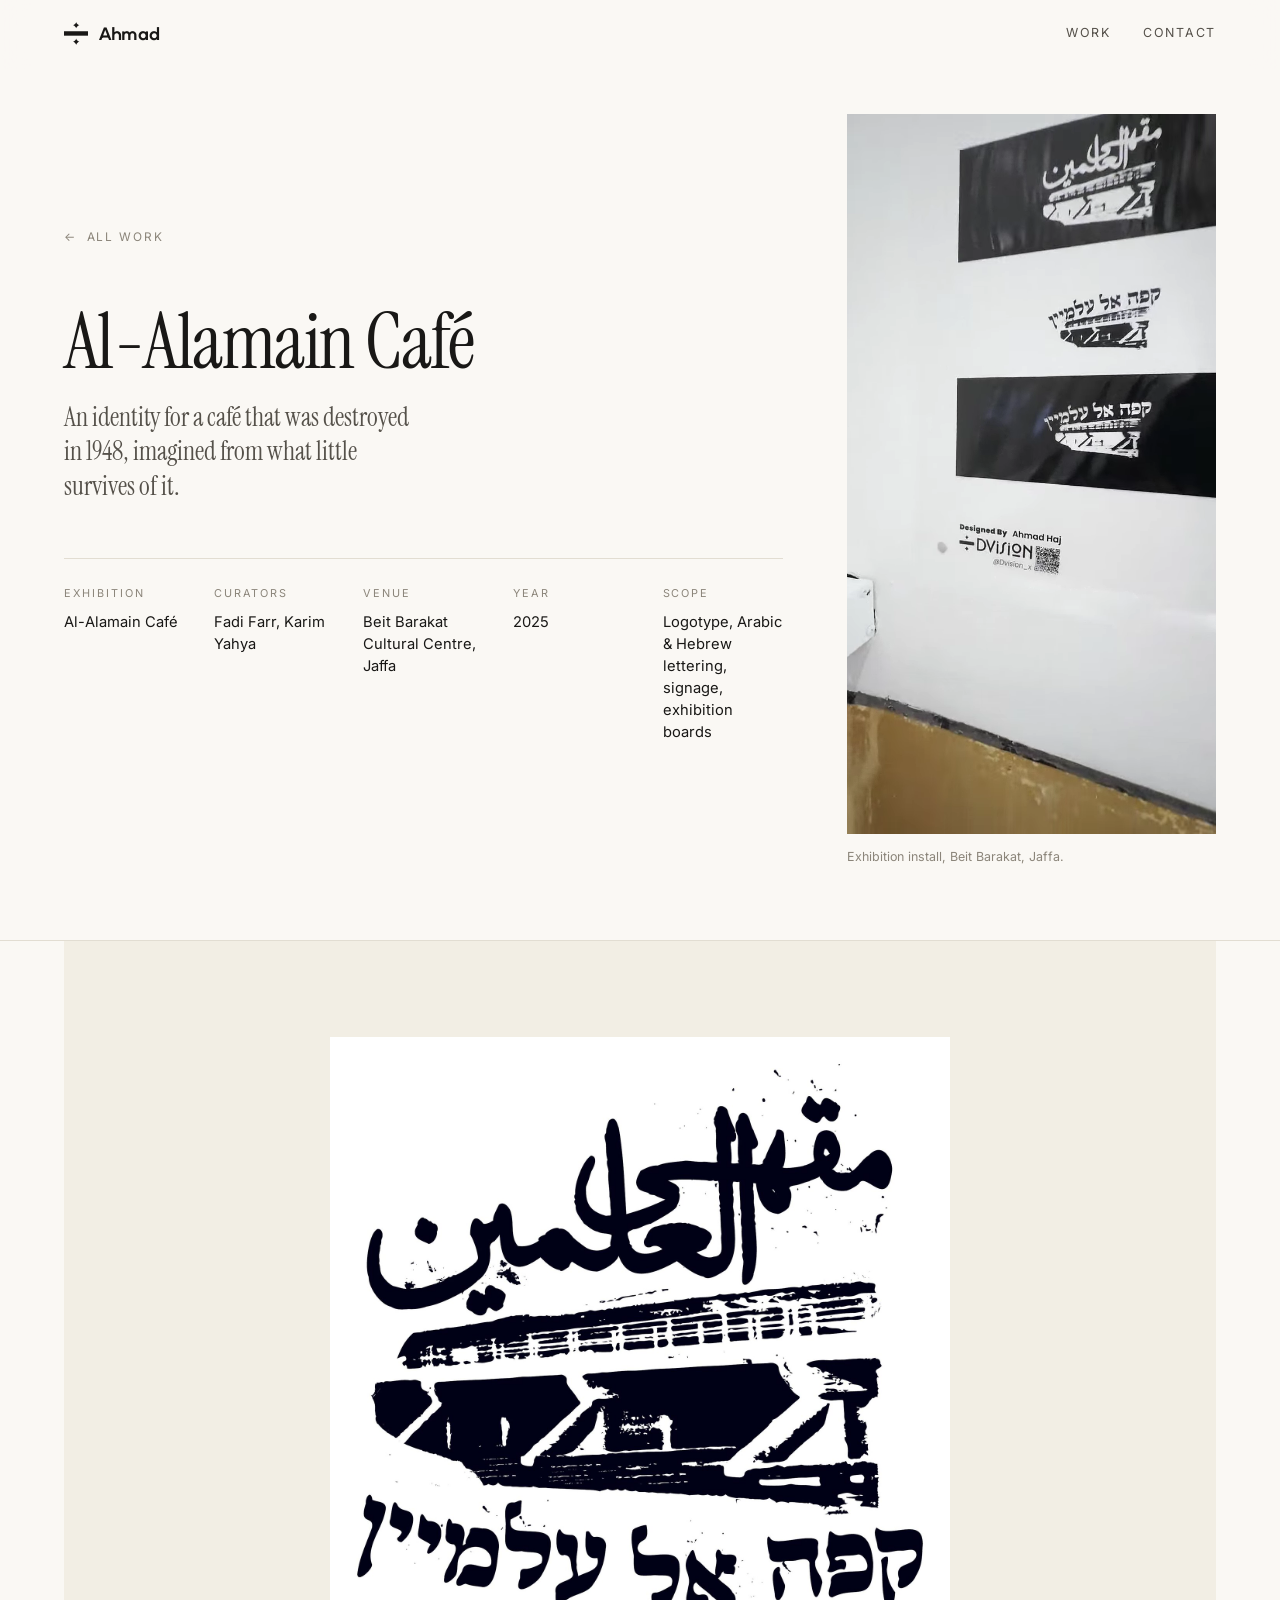
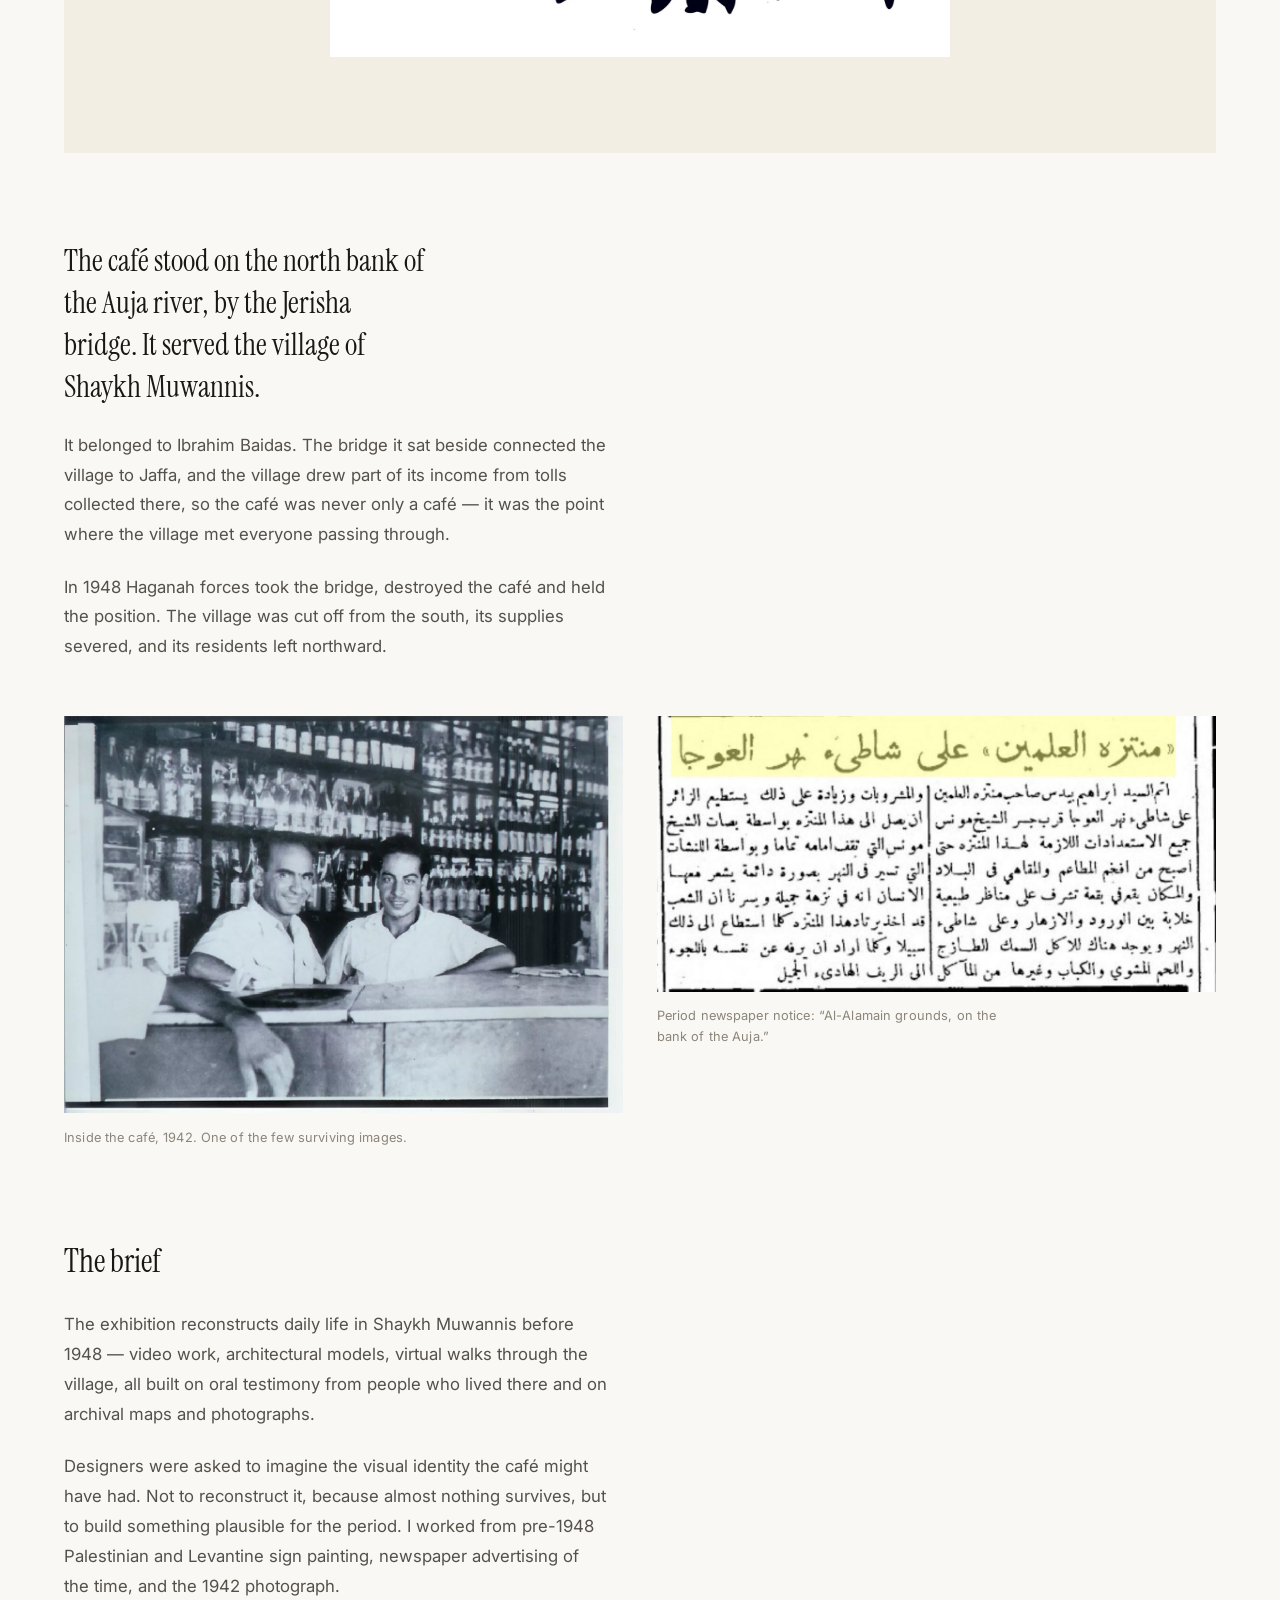
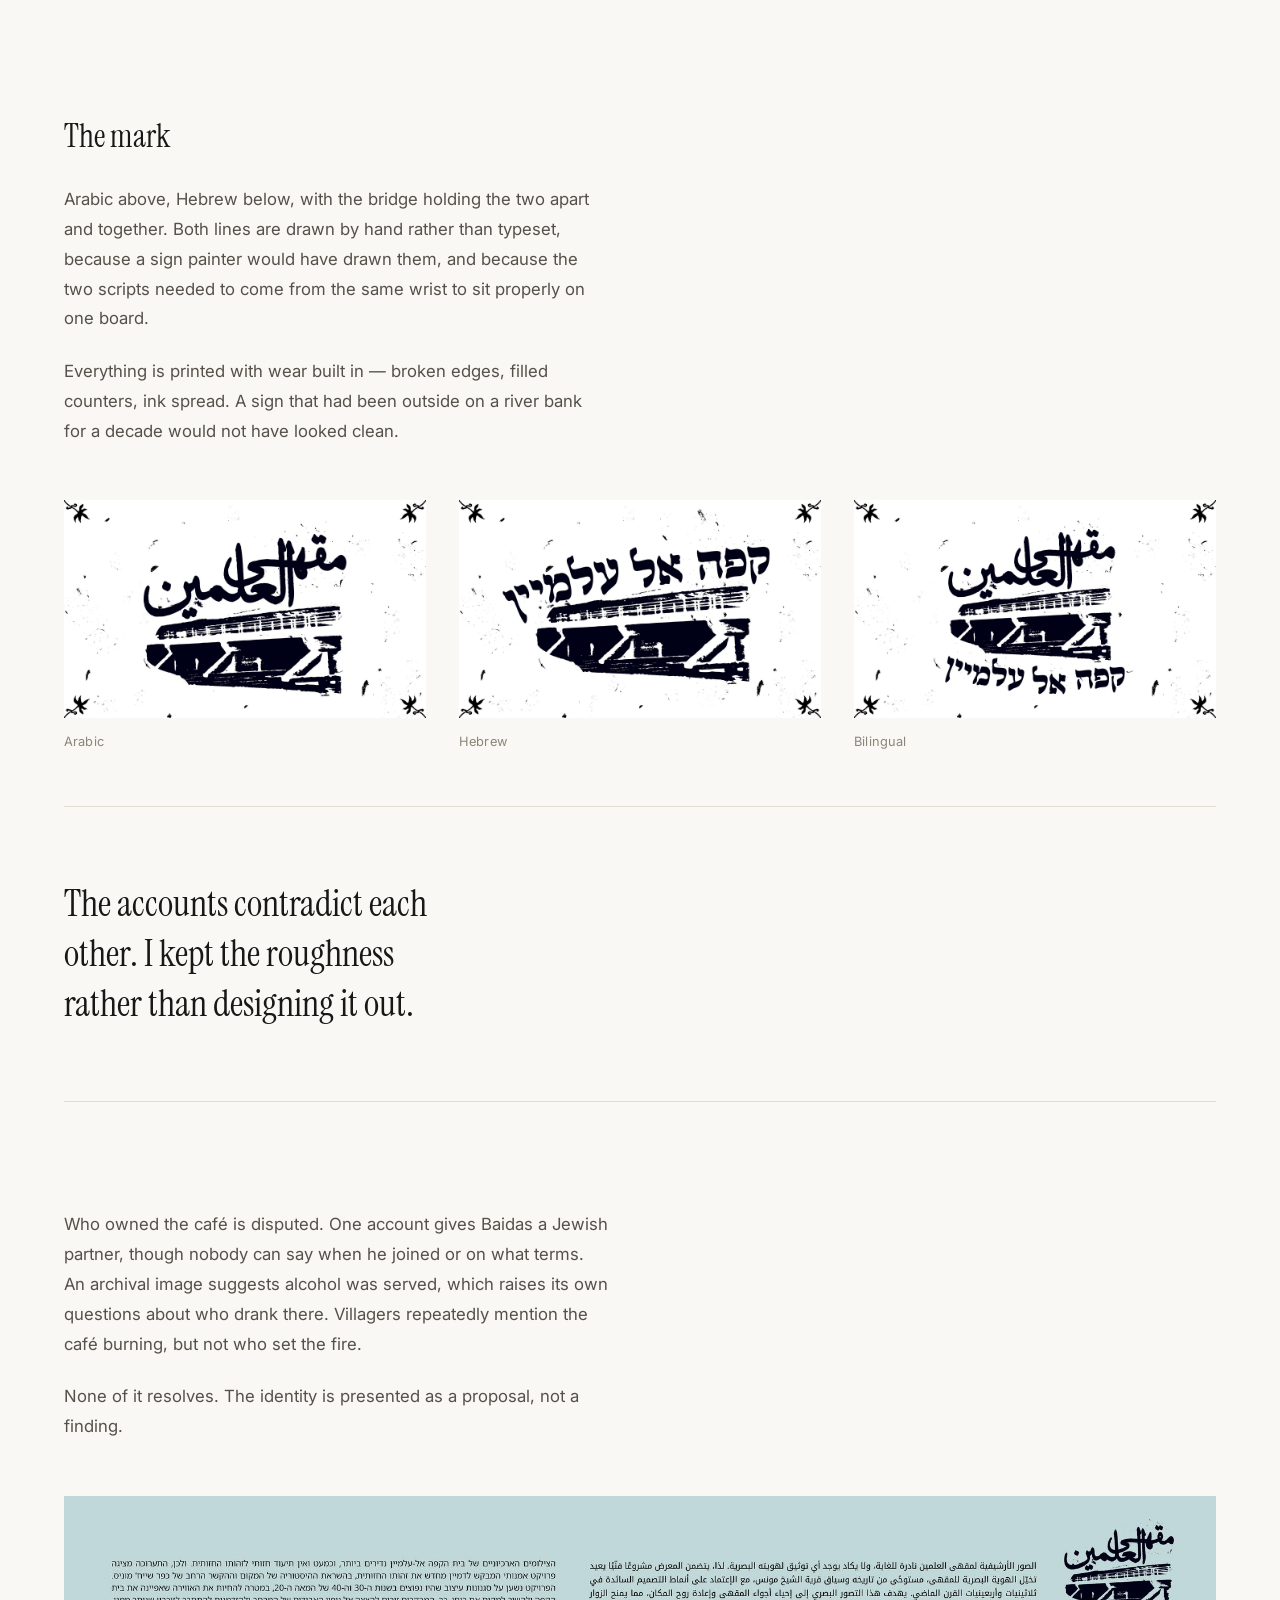
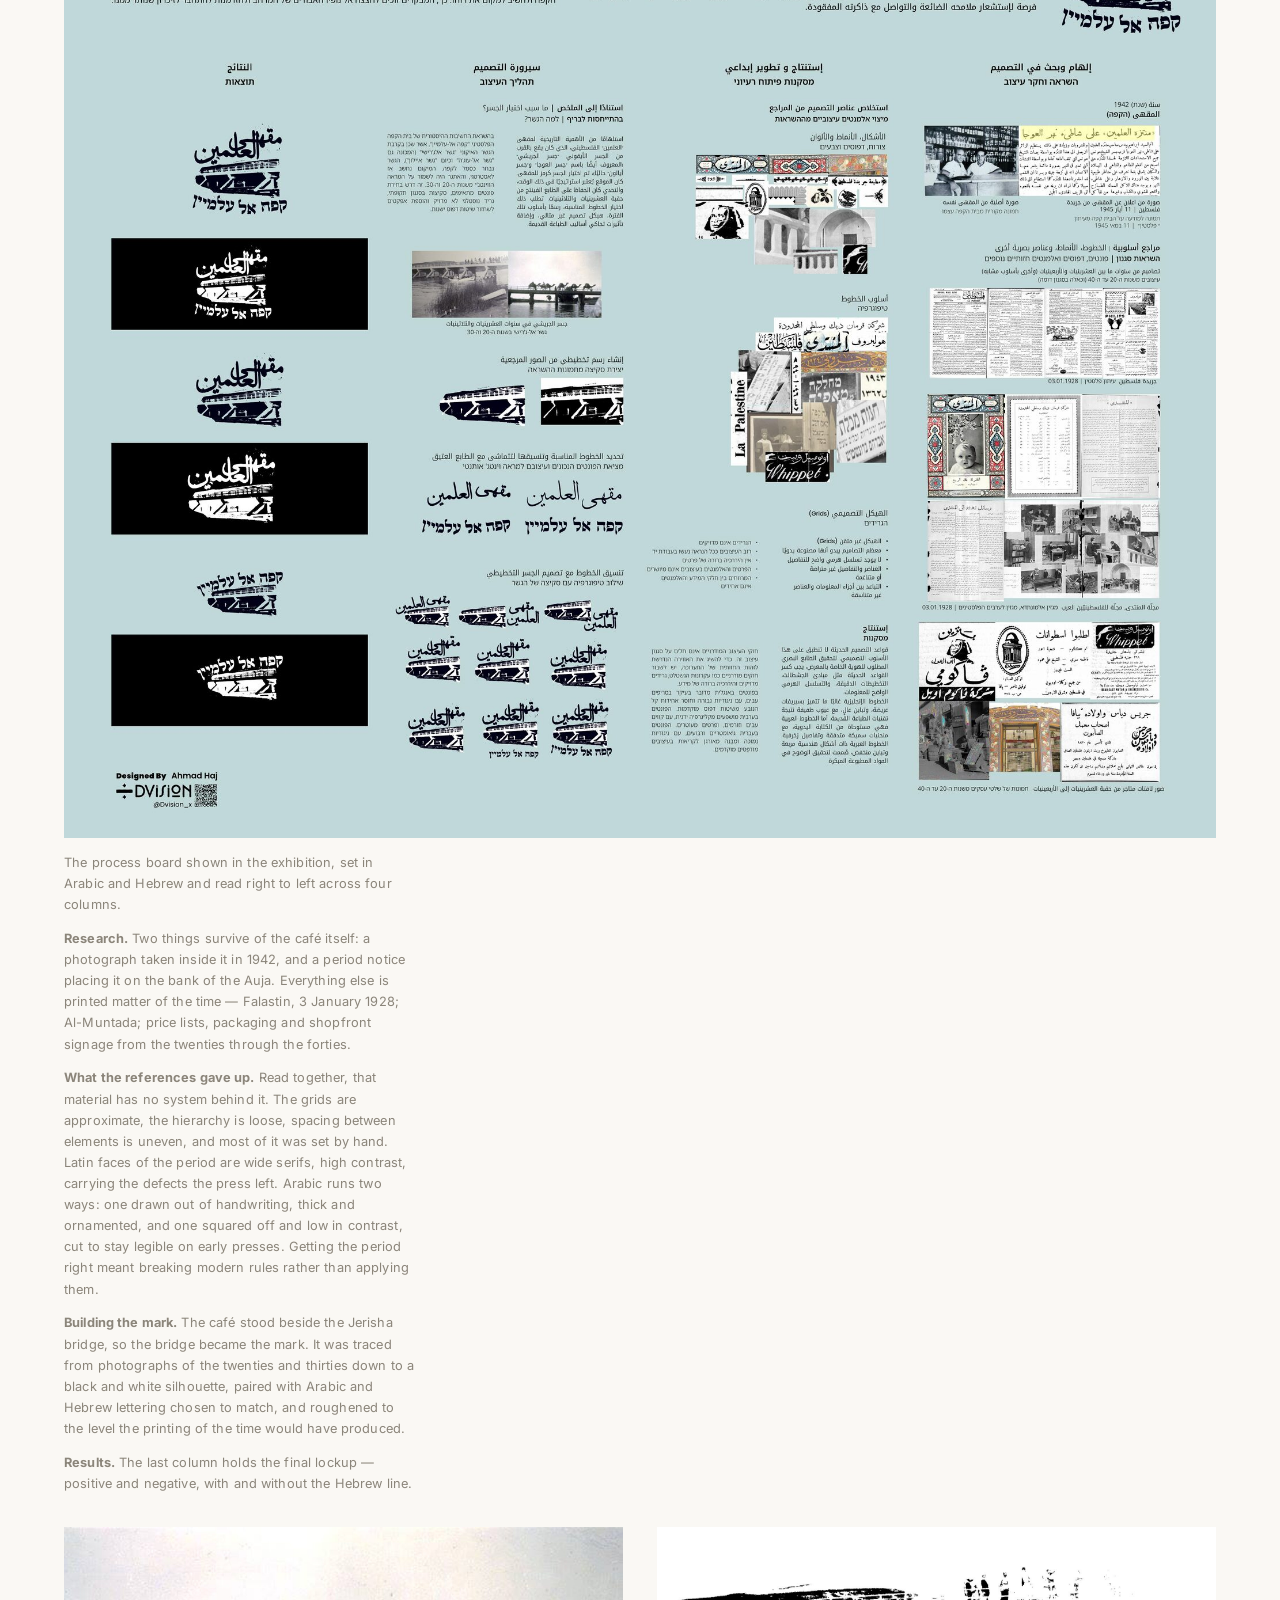
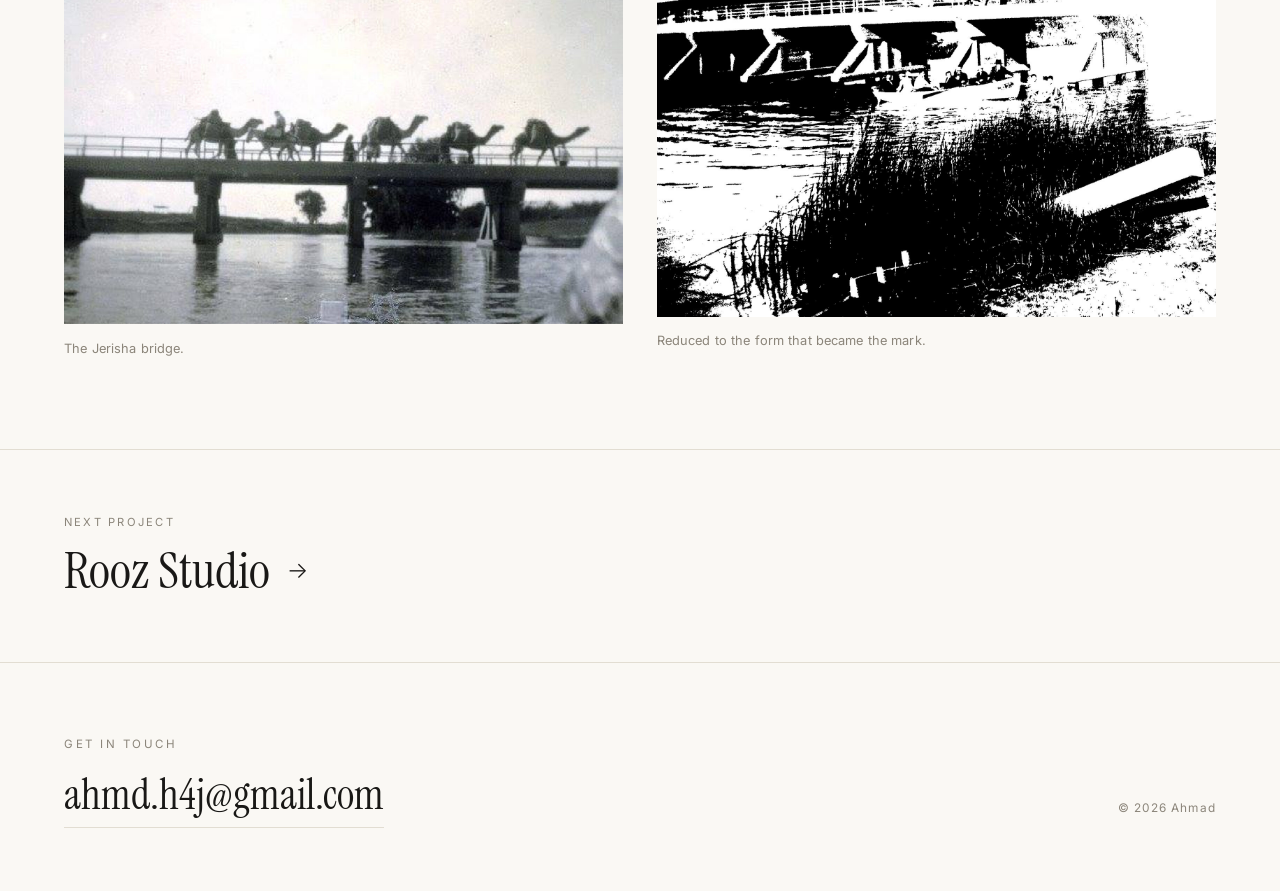
==== commit dd87c5b9: "Add files via upload" ====
--- a/al-alamain.html
+++ b/al-alamain.html
@@ -21,7 +21,7 @@
 <link rel="preconnect" href="https://fonts.googleapis.com">
 <link rel="preconnect" href="https://fonts.gstatic.com" crossorigin>
 <link href="https://fonts.googleapis.com/css2?family=Elms+Sans:wght@700&family=Instrument+Serif:ital@0;1&family=Inter:wght@300;400;500&display=swap" rel="stylesheet">
-<link rel="stylesheet" href="css/style.css?v=12">
+<link rel="stylesheet" href="css/style.css?v=17">
 <style>:root { --plate: #f2eee4; }</style>
 </head>
 <body>
@@ -121,13 +121,14 @@
     </section>
 
     <figure class="fig rv">
-      <img src="img/alamain/exhibition-board.jpg" alt="Exhibition board documenting the design process on a white background" loading="lazy">
-      <figcaption>Process board shown in the exhibition — references, drafts and the reasoning behind each decision.</figcaption>
-    </figure>
-
-    <figure class="fig rv">
-      <img src="img/alamain/exhibition-board-warm.jpg" alt="Exhibition board on a warm paper background" loading="lazy">
-      <figcaption>Alternate board on a paper ground.</figcaption>
+      <img src="img/alamain/exhibition-board-warm.jpg" alt="Process board shown in the exhibition, set in Arabic and Hebrew, running from research through references and drafts to the final lockups" loading="lazy">
+      <figcaption class="note">
+        <p>The process board shown in the exhibition, set in Arabic and Hebrew and read right to left across four columns.</p>
+        <p><strong>Research.</strong> Two things survive of the café itself: a photograph taken inside it in 1942, and a period notice placing it on the bank of the Auja. Everything else is printed matter of the time — Falastin, 3 January 1928; Al-Muntada; price lists, packaging and shopfront signage from the twenties through the forties.</p>
+        <p><strong>What the references gave up.</strong> Read together, that material has no system behind it. The grids are approximate, the hierarchy is loose, spacing between elements is uneven, and most of it was set by hand. Latin faces of the period are wide serifs, high contrast, carrying the defects the press left. Arabic runs two ways: one drawn out of handwriting, thick and ornamented, and one squared off and low in contrast, cut to stay legible on early presses. Getting the period right meant breaking modern rules rather than applying them.</p>
+        <p><strong>Building the mark.</strong> The café stood beside the Jerisha bridge, so the bridge became the mark. It was traced from photographs of the twenties and thirties down to a black and white silhouette, paired with Arabic and Hebrew lettering chosen to match, and roughened to the level the printing of the time would have produced.</p>
+        <p><strong>Results.</strong> The last column holds the final lockup — positive and negative, with and without the Hebrew line.</p>
+      </figcaption>
     </figure>
 
     <div class="pair rv">
@@ -156,6 +157,6 @@
   </div>
 </footer>
 
-<script src="js/main.js?v=12"></script>
+<script src="js/main.js?v=17"></script>
 </body>
 </html>
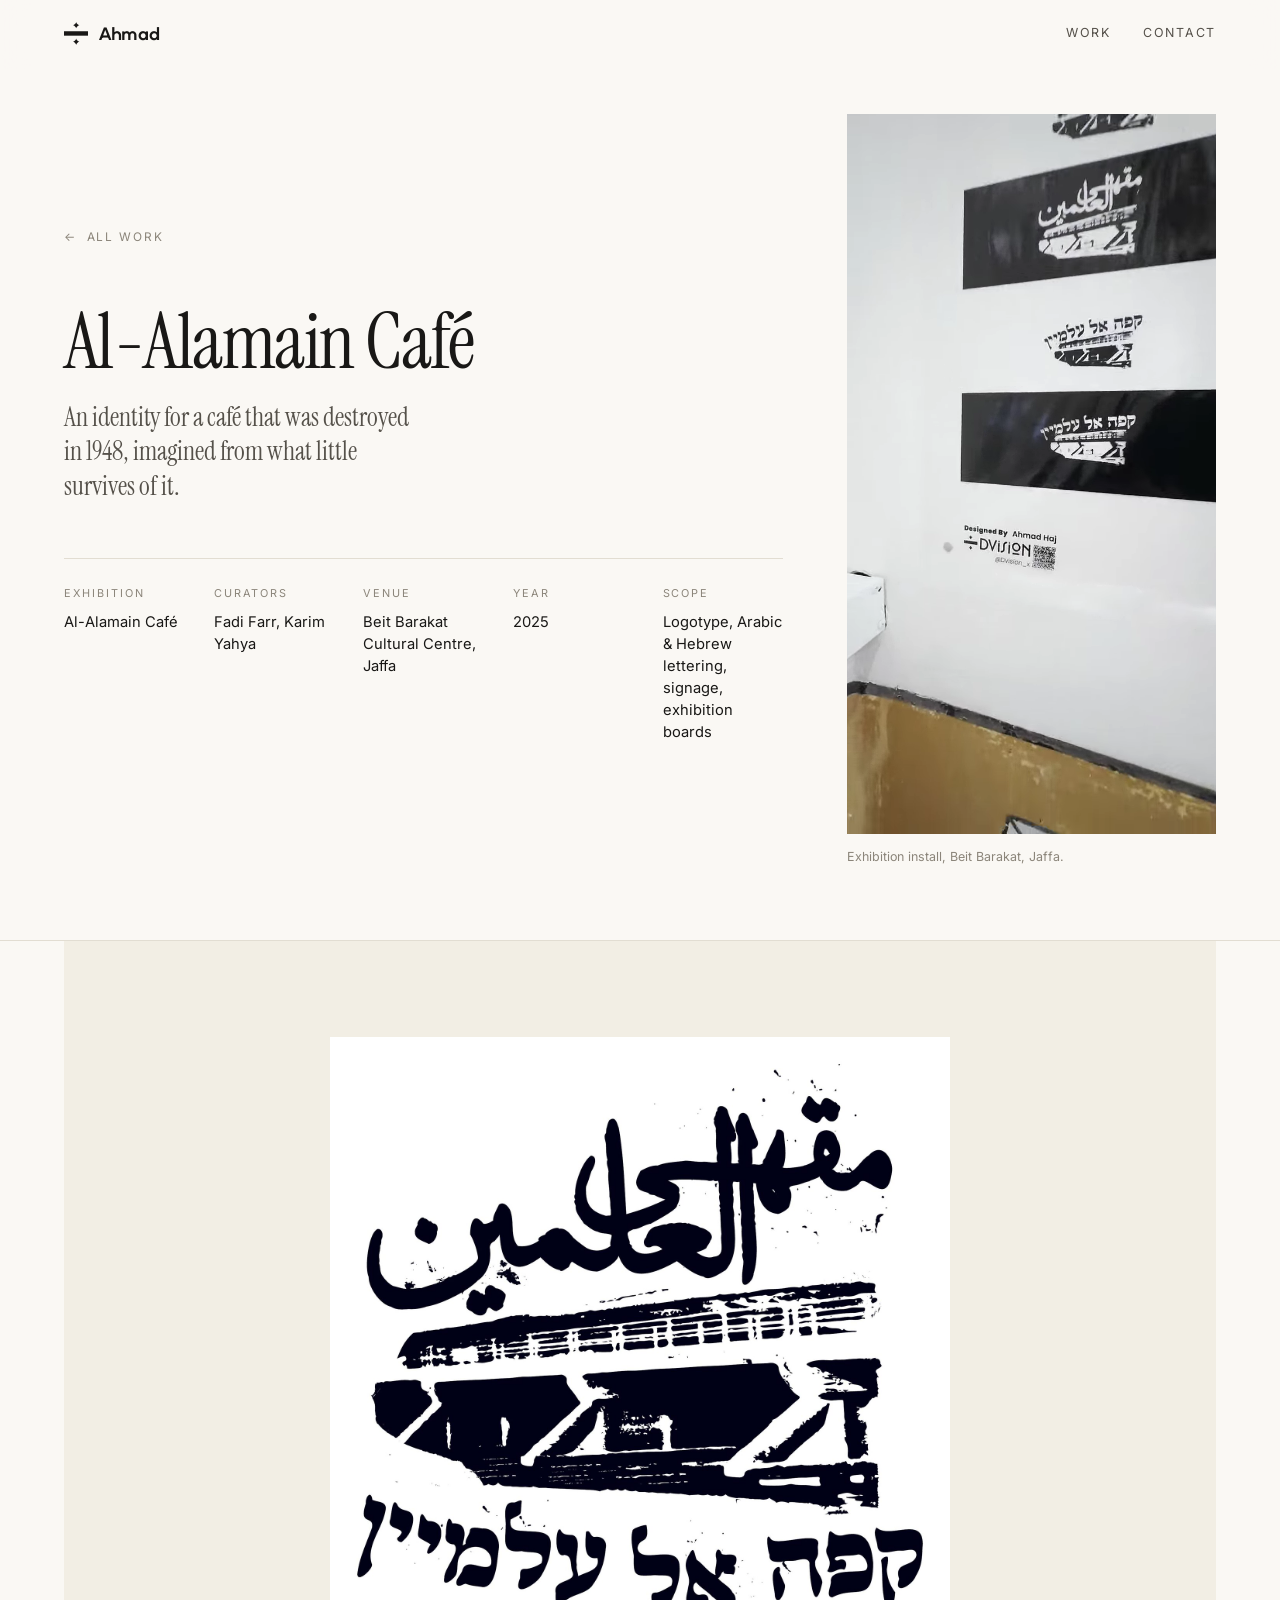
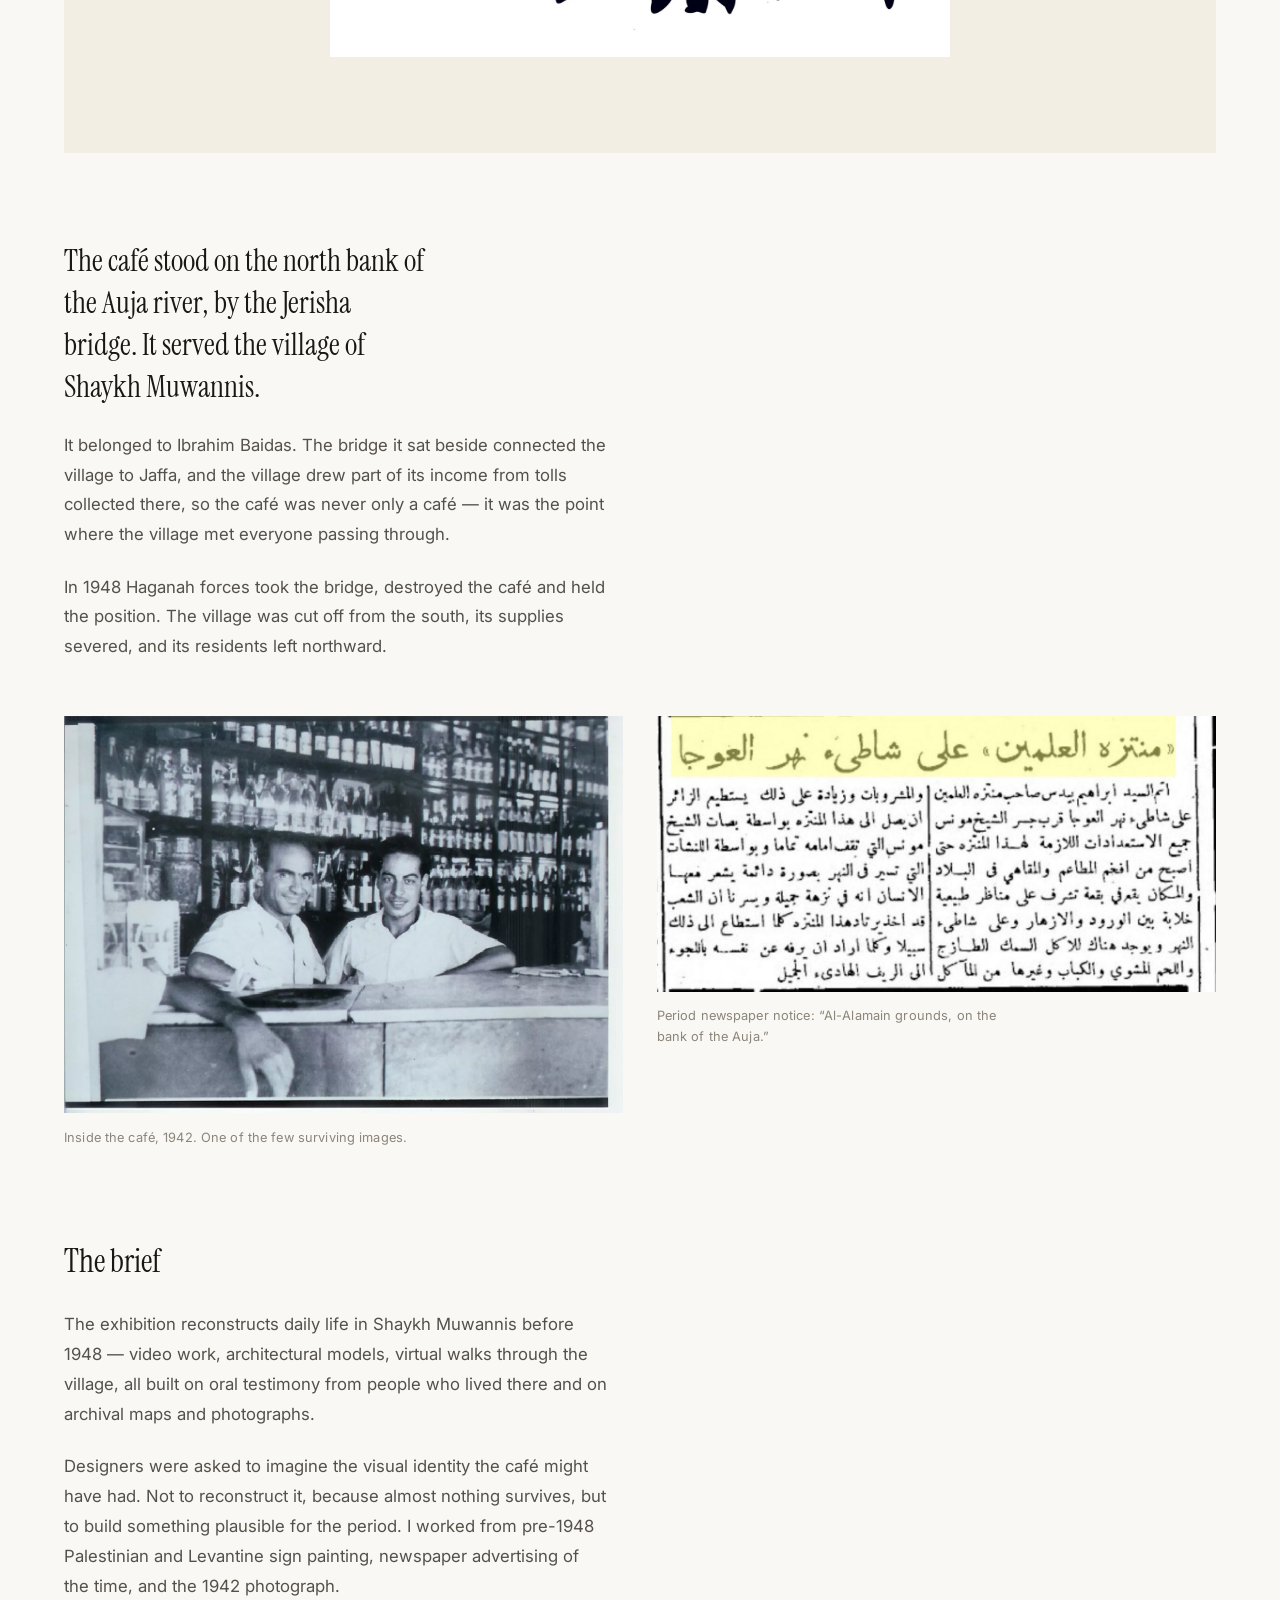
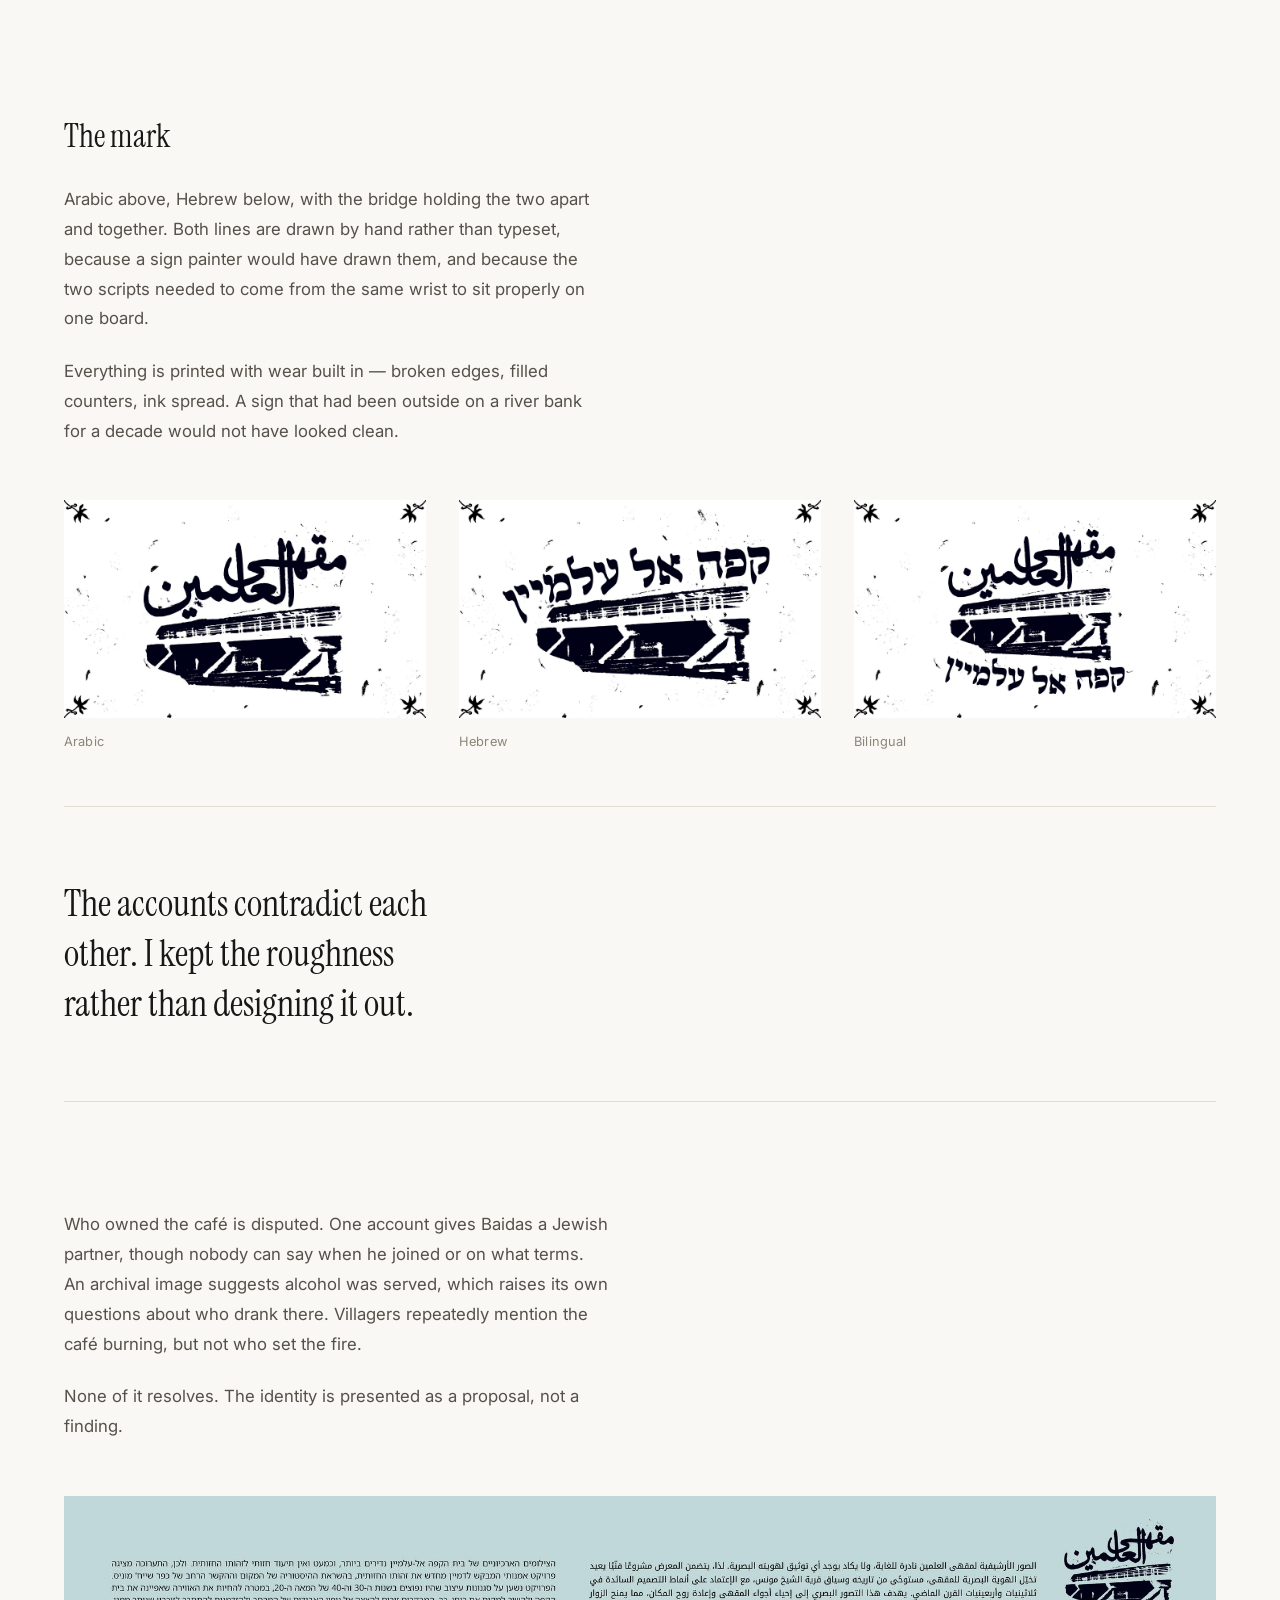
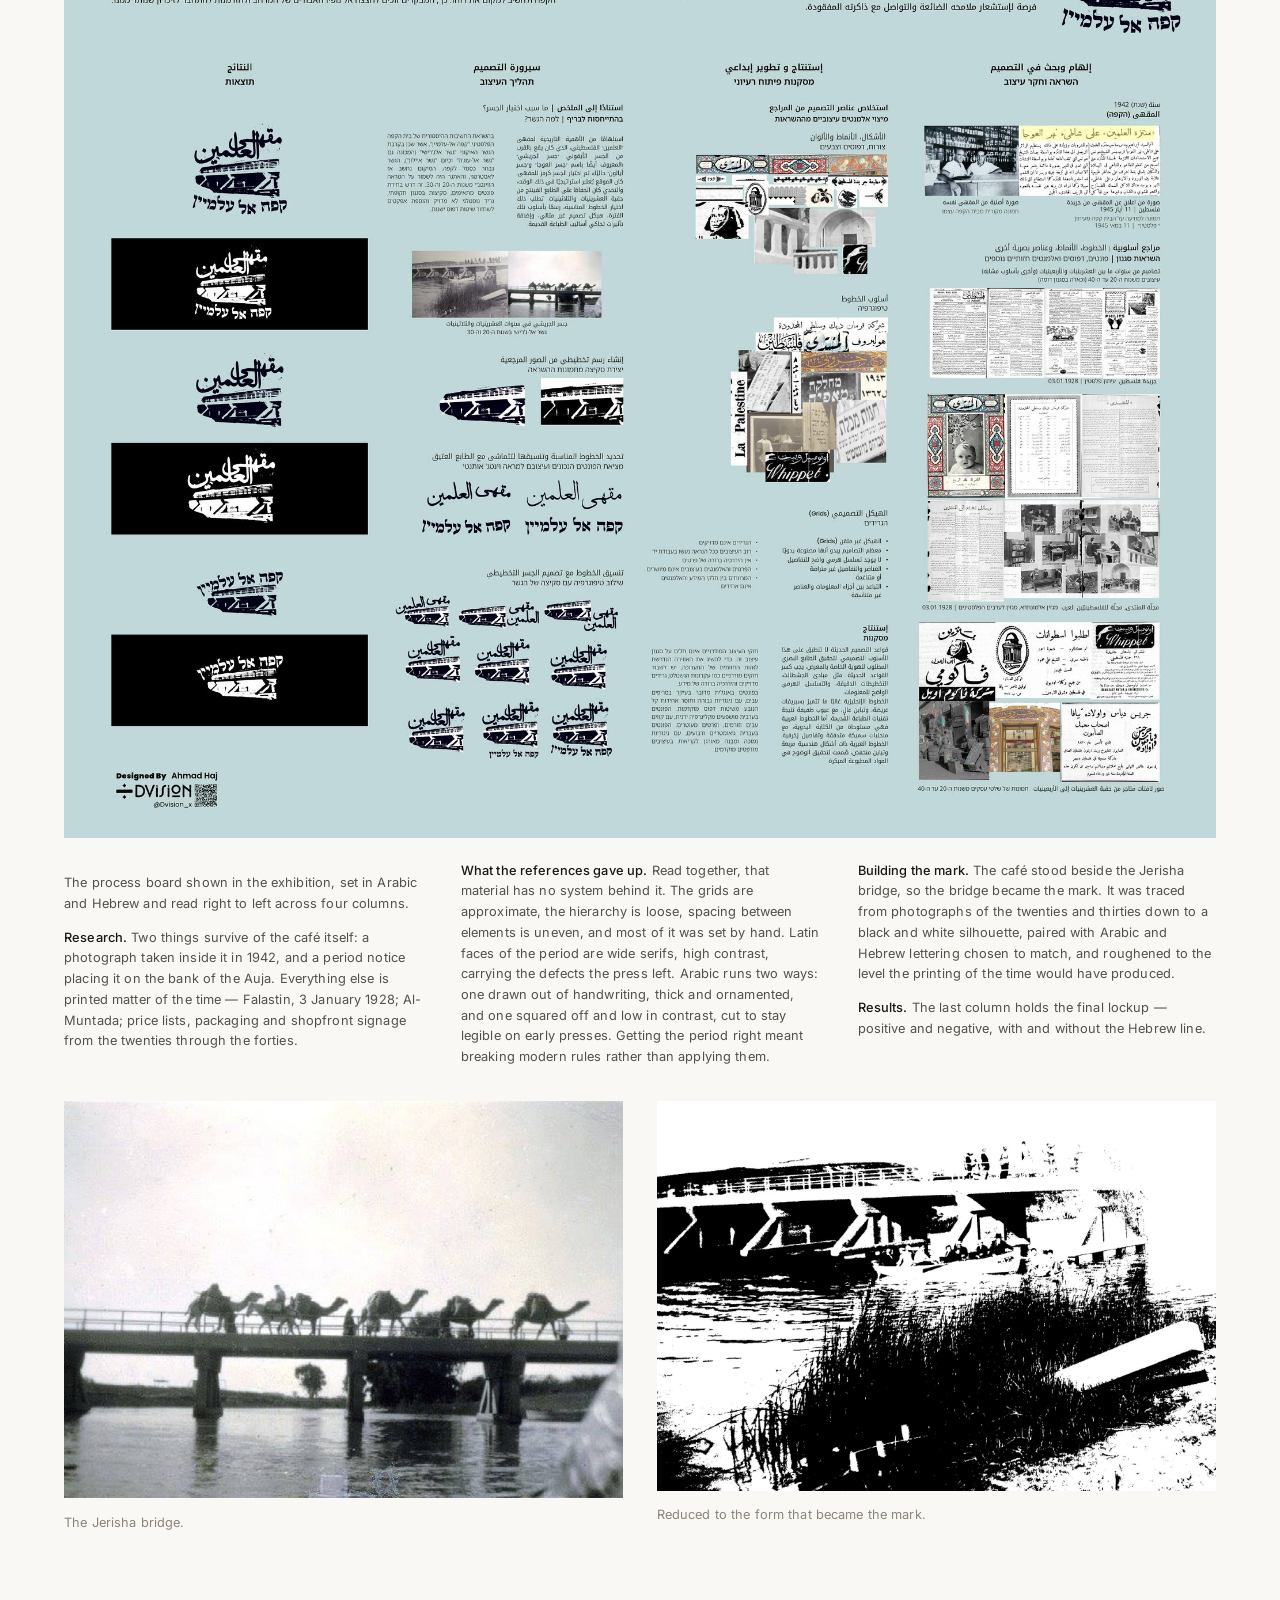
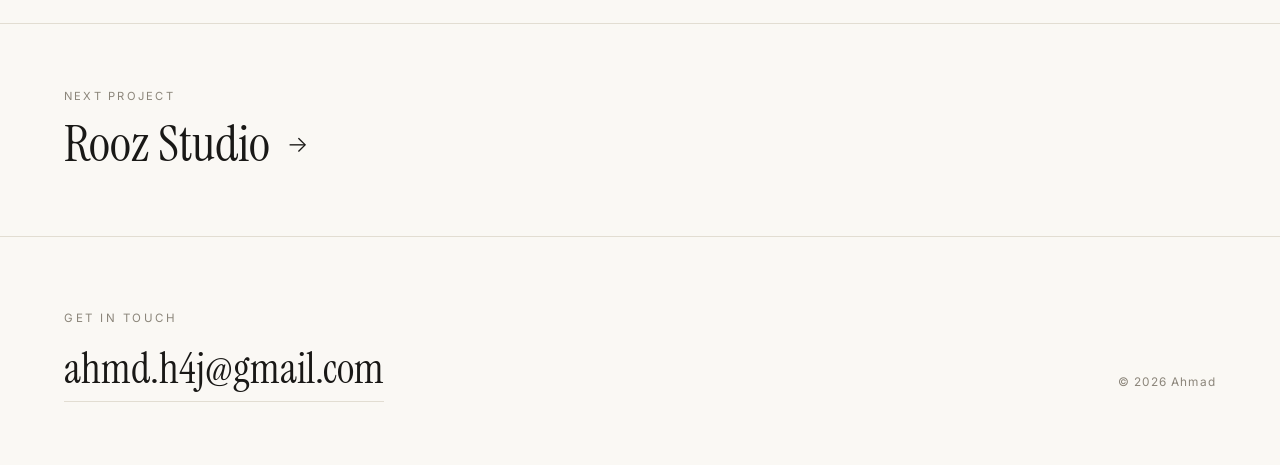
==== commit 1618941d: "Add files via upload" ====
--- a/al-alamain.html
+++ b/al-alamain.html
@@ -21,7 +21,7 @@
 <link rel="preconnect" href="https://fonts.googleapis.com">
 <link rel="preconnect" href="https://fonts.gstatic.com" crossorigin>
 <link href="https://fonts.googleapis.com/css2?family=Elms+Sans:wght@700&family=Instrument+Serif:ital@0;1&family=Inter:wght@300;400;500&display=swap" rel="stylesheet">
-<link rel="stylesheet" href="css/style.css?v=17">
+<link rel="stylesheet" href="css/style.css?v=18">
 <style>:root { --plate: #f2eee4; }</style>
 </head>
 <body>
@@ -157,6 +157,6 @@
   </div>
 </footer>
 
-<script src="js/main.js?v=17"></script>
+<script src="js/main.js?v=18"></script>
 </body>
 </html>
--- a/css/style.css
+++ b/css/style.css
@@ -406,6 +406,28 @@
   max-width: 44ch;
 }
 
+/* long-form caption — a process note under a board, not a one-line label */
+.fig figcaption.note {
+  max-width: none;
+  color: var(--ink-soft);
+  line-height: 1.62;
+  margin-top: 1.4rem;
+  columns: 3;
+  column-gap: clamp(1.6rem, 3vw, 2.8rem);
+}
+
+/* keep each stage whole — a heading orphaned at a column foot reads as a break in the argument */
+.fig figcaption.note p {
+  break-inside: avoid;
+  margin-bottom: .95em;
+}
+
+.fig figcaption.note p:last-child { margin-bottom: 0; }
+.fig figcaption.note strong { color: var(--ink); font-weight: 500; }
+
+@media (max-width: 860px) { .fig figcaption.note { columns: 2; } }
+@media (max-width: 560px) { .fig figcaption.note { columns: 1; } }
+
 .fig--bleed { margin-inline: calc(var(--gut) * -1); }
 .fig--bleed figcaption { padding-inline: var(--gut); }
 
